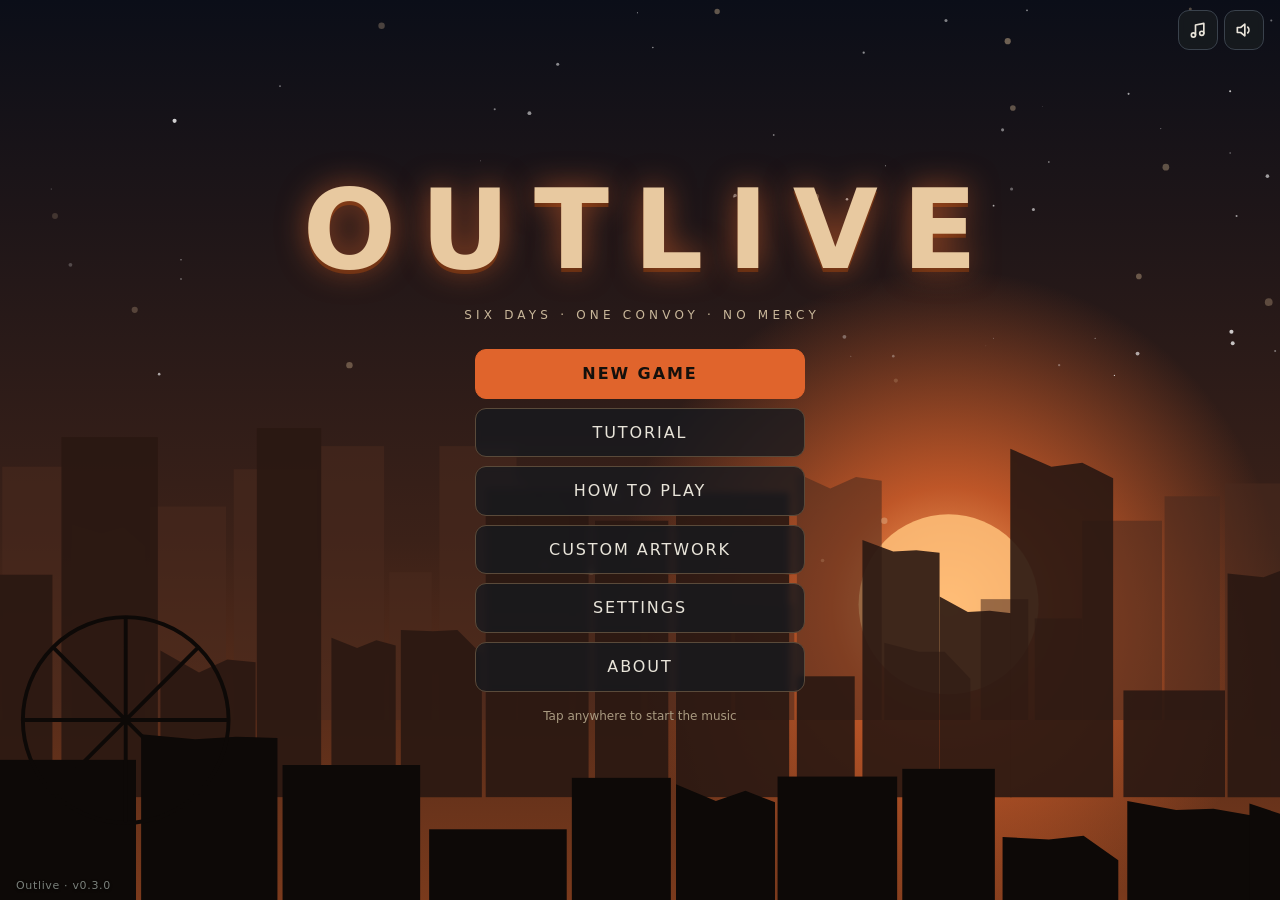
==== index.html @ 2f743da8 "Outlive digital prototype v0.3.0 Co-Authored-By: Claude Sonnet 5.5 <noreply@anthropic.com> Claude-Se" ====
<!doctype html>
<html lang="en">
<head>
<meta charset="utf-8">
<meta name="viewport" content="width=device-width,initial-scale=1,viewport-fit=cover">
<meta name="claude:viewport-fit-sides" content="cover">
<meta name="apple-mobile-web-app-capable" content="yes">
<title>Outlive</title>
<style>
:root{
  --bg:#0e1013;--panel:#171a1f;--panel2:#1e2329;--line:#2b323b;--text:#e8e4d9;--muted:#8d958f;
  --rust:#e0642c;--acid:#b9e04b;--warn:#ffb020;--danger:#ff5d4d;--ok:#5fd18a;
  color-scheme:dark;
}
*{box-sizing:border-box}
html,body{margin:0;background:var(--bg);color:var(--text);font:14px/1.35 system-ui,-apple-system,"Segoe UI",Roboto,sans-serif;-webkit-text-size-adjust:100%}
button{font:inherit;color:inherit;cursor:pointer}
button:disabled{opacity:.4;cursor:not-allowed}
b{font-weight:650}
small{font-size:.8em}
.muted{color:var(--muted)}.dim{opacity:.6}.small{font-size:.82em}
#app{display:grid;grid-template-columns:minmax(0,1.55fr) minmax(330px,1fr);grid-template-areas:"top top" "turn turn" "ev ev" "board side" "action side";gap:10px;padding:10px max(16px,env(safe-area-inset-right)) 34px max(16px,env(safe-area-inset-left));max-width:1500px;margin:0 auto;min-height:100vh}
#top{grid-area:top;display:flex;align-items:stretch;gap:12px;background:var(--panel);border:1px solid var(--line);border-radius:12px;padding:8px 150px 8px 12px;position:relative}
.brand{font-weight:800;letter-spacing:.22em;color:var(--rust);display:flex;flex-direction:column;justify-content:center;font-size:17px}
.brand small{letter-spacing:.1em;font-weight:500;color:var(--muted);font-size:9px;text-transform:uppercase}
.convoy{flex:1;display:grid;grid-template-columns:repeat(6,1fr);gap:6px;min-width:0}
.pip{border:1px solid var(--line);border-radius:8px;padding:3px 6px;background:var(--panel2);display:flex;flex-direction:column;min-width:0;line-height:1.15}
.pip .pd{font-size:9px;letter-spacing:.12em;color:var(--muted)}
.pip .pe{font-size:12px;font-weight:600;white-space:nowrap;overflow:hidden;text-overflow:ellipsis}
.pip .pr{font-size:10px;color:var(--warn)}
.pip.cur{border-color:var(--rust);box-shadow:0 0 0 1px var(--rust) inset}
.pip.past{opacity:.7}.pip.solved .pe{text-decoration:line-through;color:var(--ok)}
.tinfo{display:flex;flex-direction:column;justify-content:center;gap:4px;align-items:flex-end}
.pill{border-radius:99px;padding:2px 10px;font-size:11px;letter-spacing:.1em;text-transform:uppercase;background:var(--panel2);border:1px solid var(--line)}
.pill.day{background:#3a2d14;border-color:#6a4f1b;color:#ffd47a}
.pill.night{background:#1b2440;border-color:#334272;color:#a9bdff}
.pill.dawn{background:#3a2216;border-color:#6a3a22;color:#ffb28a}
.first{font-size:11px;color:var(--muted);display:flex;align-items:center;gap:5px;white-space:nowrap}
.dot{display:inline-block;width:10px;height:10px;border-radius:50%;margin-right:6px;vertical-align:-1px}
.dot.big{width:18px;height:18px;margin:0}
.first .dot{margin:0}
.tbtn{display:flex;flex-direction:column;gap:4px}
.ib{width:30px;height:26px;border-radius:7px;border:1px solid var(--line);background:var(--panel2)}
#events{grid-area:ev;display:flex;gap:8px;flex-wrap:wrap;align-items:center;min-height:34px}
.elabel{font-size:10px;letter-spacing:.14em;text-transform:uppercase;color:var(--warn)}
.evc{display:flex;flex-direction:column;align-items:flex-start;text-align:left;background:#2a1b17;border:1px solid #6a3326;border-radius:9px;padding:4px 9px;line-height:1.2}
.evc b{font-size:12px;color:#ffb09a}.evc span{font-size:11px;color:var(--muted)}
.evc.small{background:#1b2a1f;border-color:#2f5a3b}.evc.small b{color:#9fe6b4}
.cc{font-size:12px;background:#0006;border-radius:5px;padding:0 4px;white-space:nowrap}
#board{grid-area:board;position:relative;aspect-ratio:16/11;background:
  radial-gradient(circle at 50% 50%,#1d2318 0,#12150f 70%),var(--panel);border:1px solid var(--line);border-radius:14px;overflow:hidden}
#board::before{content:"";position:absolute;inset:0;background-image:linear-gradient(#ffffff08 1px,transparent 1px),linear-gradient(90deg,#ffffff08 1px,transparent 1px);background-size:5% 5%;pointer-events:none}
.node{position:absolute;transform:translate(-50%,-50%);width:21%;min-width:128px;background:#1a1f17ee;border:1px solid #3b4a30;border-radius:11px;padding:5px 7px 6px;cursor:default;transition:.15s;backdrop-filter:blur(2px)}
.node.base{border-color:#8a5a3a;background:#241a15ee}
.node.dam{border-color:#3a6a8a;background:#14202aee}
.node.city{border-color:#7a6a3a;background:#231f12ee}
.node.cargo{border-color:#7a4a6a;background:#241520ee}
.nh{font-size:11px;font-weight:700;letter-spacing:.06em;text-transform:uppercase;color:#cfd8c0;margin-bottom:2px}
.pool{font-size:15px;display:flex;align-items:center;gap:5px}.pool small{color:var(--muted);font-size:10px}
.game{font-size:11px;color:#c9c3a8}
.eqs{display:flex;flex-wrap:wrap;gap:3px;margin-top:2px}
.spots{display:grid;grid-template-columns:1fr 1fr;gap:2px;margin-top:2px}
.spot{font-size:10.5px;background:#0005;border-radius:5px;padding:1px 4px;display:flex;align-items:center;gap:2px;white-space:nowrap}
.spot b{color:var(--warn);margin-right:2px}.spot.hook{opacity:.65;border:1px dashed #7a4a6a}
.spot i{width:9px;height:9px;border-radius:50%;display:inline-block;margin-left:2px}
.hrow{display:flex;gap:4px;flex-wrap:wrap;margin-top:4px;min-height:24px}
.hero{width:24px;height:24px;border-radius:50%;border:2px solid var(--c);background:transparent;color:var(--c);font-weight:800;font-size:12px;padding:0;display:grid;place-items:center;cursor:default}
.hero.act{background:var(--c);color:#111;box-shadow:0 0 0 2px #0008,0 0 10px var(--c)}
.hero.turn{animation:pulse 1s infinite}
.hero.pick{cursor:pointer;animation:pulse 1s infinite}
.hero.sel{transform:scale(1.25);box-shadow:0 0 0 3px #fff}
@keyframes pulse{50%{box-shadow:0 0 0 5px #fff3}}
.node.dest{border-color:var(--acid);box-shadow:0 0 0 2px var(--acid),0 0 18px #b9e04b55;cursor:pointer;z-index:3}
.node.dim{opacity:.45}.node.here{border-color:#fff;box-shadow:0 0 0 2px #fff6}
.exo{font-size:9px;color:var(--warn);letter-spacing:.1em;text-transform:uppercase}
.eq{display:inline-flex;align-items:center;gap:3px;border:1px solid #4a4a3a;background:#2a2a20;border-radius:6px;padding:1px 6px;font-size:11px;white-space:nowrap}
.eq .sym{font-size:11px}
.eq.broken{border-style:dashed;opacity:.8}.eq.ready{border-color:#4a7a4a;background:#1e2f1e}.eq.used{opacity:.45}
#action{grid-area:action;background:var(--panel);border:1px solid var(--line);border-radius:12px;padding:10px;min-height:86px}
.ahead{margin-bottom:6px}.ap{color:var(--acid);font-weight:700}
.acts{display:grid;grid-template-columns:repeat(auto-fill,minmax(210px,1fr));gap:7px}
.act{background:var(--panel2);border:1px solid var(--line);border-radius:10px;padding:8px 10px;text-align:left;display:flex;flex-direction:column;gap:2px;min-height:48px}
.act:hover{border-color:var(--acid)}.act.end{border-style:dashed;color:var(--muted)}
.act small{color:var(--muted)}
.ticker .tick{color:var(--muted);font-size:13px;padding:1px 0}.tick.good{color:#9fe6b4}.tick.bad{color:#ffb09a}.tick.event{color:#ffd47a}.tick.phase{color:#fff;font-weight:600}
#side{grid-area:side;display:flex;flex-direction:column;gap:8px;min-width:0}
#tabs{display:flex;gap:5px;flex-wrap:wrap}
.tab{display:flex;align-items:center;background:var(--panel2);border:1px solid var(--line);border-radius:9px;padding:5px 9px;gap:2px}
.tab.on{border-color:var(--c);box-shadow:0 0 0 1px var(--c) inset}.tab small{margin-left:6px;color:var(--muted)}
#shelter{background:var(--panel);border:1px solid var(--line);border-radius:12px;padding:10px;display:flex;flex-direction:column;gap:9px}
.shead{display:flex;align-items:center;gap:9px}.shead .sub{font-size:11px;color:var(--muted)}.shead .sp{margin-left:auto;font-size:24px;font-weight:800;color:var(--acid);text-align:right;line-height:1}.shead .sp small{display:block;font-size:9px;color:var(--muted);letter-spacing:.1em}
.res{display:flex;flex-wrap:wrap;gap:5px}
.rc{display:inline-flex;align-items:center;gap:3px;background:var(--panel2);border:1px solid var(--line);border-radius:8px;padding:2px 7px}
.gauge{display:flex;border-radius:7px;overflow:hidden;border:1px solid var(--line)}
.g{flex:1;font-style:normal;font-size:9px;text-align:center;padding:3px 0;color:#0009}
.g.pos{background:#4aa86a}.g.zero{background:#9aa84a}.g.neg{background:#a8603a}
.g.neg:nth-child(n+11){background:#a83a3a}.g.on{background:#fff;color:#000;font-weight:800}
.airlock{background:var(--panel2);border:1px solid var(--line);border-radius:10px;padding:6px 9px}
.al{font-size:10px;letter-spacing:.14em;text-transform:uppercase;color:var(--muted);margin-bottom:3px}.al small{letter-spacing:0;text-transform:none;margin-left:6px}
.arow{display:flex;align-items:center;gap:5px;margin:2px 0}.arow small{margin-left:auto;color:#7fc3ff}
.sv{width:13px;height:13px;border-radius:50%;border:1.5px solid #556;display:inline-block;background:transparent}
.sv.f{background:var(--c);border-color:var(--c)}
.rooms{display:grid;grid-template-columns:repeat(auto-fill,minmax(150px,1fr));gap:7px}
.room{background:var(--panel2);border:1px solid var(--line);border-radius:10px;padding:6px 8px;display:flex;flex-direction:column;gap:3px}
.room.unbuilt{opacity:.55;border-style:dashed}.room.active{border-color:var(--acid);box-shadow:0 0 0 1px #b9e04b55 inset}.room.used{opacity:.75}
.rh{display:flex;justify-content:space-between;gap:4px}.rh b{font-size:12.5px}.up{font-size:11px;color:var(--muted);white-space:nowrap}
.rw{font-size:9.5px;letter-spacing:.1em;text-transform:uppercase;color:var(--warn)}
.slots{display:flex;gap:3px;flex-wrap:wrap}
.rt{font-size:11px;color:#b8bdb4;line-height:1.25}
.ctl{display:flex;gap:4px;flex-wrap:wrap;margin-top:2px}
.mini{background:#0004;border:1px solid var(--line);border-radius:7px;padding:3px 8px;font-size:11.5px;white-space:nowrap}
.mini.go{border-color:var(--acid);color:var(--acid)}
.eqwrap{background:var(--panel2);border:1px solid var(--line);border-radius:10px;padding:6px 9px}
.eqline{display:flex;flex-wrap:wrap;gap:6px;margin-top:3px}.eqb{display:flex;flex-direction:column;gap:3px;align-items:flex-start}
.recruit{background:#1c2a1f;border:1px solid #2f5a3b;border-radius:10px;padding:7px 9px}
.stepper{display:flex;align-items:center;gap:7px;margin-top:4px}
.stepper button{width:32px;height:30px;border-radius:8px;border:1px solid var(--line);background:var(--panel2);font-size:16px}
.stepper button.mini{width:auto;font-size:12px;height:auto}
.stepper span{min-width:22px;text-align:center;font-weight:700}
.stepper em{font-style:normal;flex:1}
.stepper.big{justify-content:center;font-size:24px;margin:10px 0}.stepper.big button{width:46px;height:42px}
#logwrap{background:var(--panel);border:1px solid var(--line);border-radius:12px;padding:6px 10px}
#logwrap summary{cursor:pointer;font-size:11px;letter-spacing:.12em;text-transform:uppercase;color:var(--muted)}
#log{max-height:200px;overflow:auto;margin-top:6px}
.ll{font-size:12px;color:#b6bbb2;padding:1px 0}.ll.good{color:#9fe6b4}.ll.bad{color:#ffb09a}.ll.event{color:#ffd47a}.ll.phase{color:#fff;font-weight:600;border-top:1px solid var(--line);margin-top:4px;padding-top:3px}
/* modal */
#modal{position:fixed;inset:0;background:#000b;display:none;align-items:center;justify-content:center;z-index:50;padding:12px}
#modal.on{display:flex}
.mbox{background:var(--panel);border:1px solid #3a424c;border-radius:16px;padding:18px;max-width:520px;width:100%;max-height:92vh;overflow:auto;box-shadow:0 20px 60px #000a}
.mbox.wide{max-width:680px}
.mbox h2{margin:0 0 6px;font-size:20px;letter-spacing:.04em}
.mtext{color:#c4c8c0;margin:6px 0 12px;line-height:1.45}
.btn{display:flex;flex-direction:column;align-items:center;gap:2px;width:100%;background:var(--panel2);border:1px solid var(--line);border-radius:11px;padding:10px 14px;margin-top:8px}
.btn.pri{background:var(--rust);border-color:var(--rust);color:#111;font-weight:700}
.btn.opt{align-items:flex-start;text-align:left}.btn.opt.on{border-color:var(--acid);background:#222d1c}
.btn .bs{font-size:11.5px;color:var(--muted);font-weight:400;line-height:1.3}
.olist{display:flex;flex-direction:column}
.mrow{display:flex;gap:8px}.mrow .btn{flex:1}
.seg{display:flex;align-items:center;gap:6px;margin:10px 0}.seg span{margin-right:auto;color:var(--muted)}
.seg button{width:44px;height:34px;border-radius:8px;border:1px solid var(--line);background:var(--panel2)}.seg button.on{background:var(--rust);color:#111;border-color:var(--rust);font-weight:700}
.seat{display:flex;align-items:center;gap:8px;margin:6px 0}
.seat input{flex:1;background:var(--panel2);border:1px solid var(--line);border-radius:8px;padding:8px 10px;color:var(--text);font:inherit;min-width:0}
.tg{width:76px;height:36px;border-radius:8px;border:1px solid var(--line);background:var(--panel2)}.tg.on{border-color:var(--acid);color:var(--acid)}
.pile{display:flex;flex-wrap:wrap;gap:5px;margin:8px 0}.pile span{background:var(--panel2);border:1px solid var(--line);border-radius:7px;padding:3px 8px}
table.score{width:100%;border-collapse:collapse;margin:8px 0}table.score td,table.score th{padding:6px 5px;text-align:center;border-bottom:1px solid var(--line)}
table.score td:first-child,table.score th:first-child{text-align:left}table.score tr.win td{color:var(--acid)}
table.score small{color:var(--muted);margin-left:2px}
#app:not(.live) #top,#app:not(.live) #events,#app:not(.live) #board,#app:not(.live) #side,#app:not(.live) #action{visibility:hidden}
@media (max-width:900px){
  #app{grid-template-columns:minmax(0,1fr);grid-template-areas:"top" "turn" "ev" "board" "action" "side";padding:8px max(16px,env(safe-area-inset-right)) 34px max(16px,env(safe-area-inset-left));gap:8px}
  #top{flex-wrap:wrap}.brand{font-size:14px}.convoy{order:3;flex-basis:100%}
  #board{aspect-ratio:4/4.6}
  .node{width:30%;min-width:0;padding:4px 5px}.nh{font-size:9.5px}.pool{font-size:13px}.game{font-size:10px}
  .hero{width:21px;height:21px;font-size:11px}
  .spots{grid-template-columns:1fr}.spot{font-size:9.5px}
  .eq{font-size:10px;padding:0 4px}
  .rooms{grid-template-columns:1fr 1fr}
}
/* ===== v0.2 additions ===== */
#bsvg{position:absolute;inset:0;width:100%;height:100%;pointer-events:none}
#board{background:#14190f;transition:filter 1.2s}
#board .arrow{fill:none;stroke:#c9e86a;stroke-width:3;stroke-linecap:round;stroke-dasharray:7 9;animation:flow 1.1s linear infinite;opacity:.9;filter:drop-shadow(0 0 3px #b9e04b88)}
#board .arrowhead{fill:#c9e86a;filter:drop-shadow(0 0 3px #b9e04b88)}
@keyframes flow{to{stroke-dashoffset:-16}}
.node{overflow:hidden;z-index:2}
.node>*{position:relative;z-index:1}
.node .art{position:absolute!important;inset:0;width:100%;height:100%;z-index:0!important;opacity:.28;pointer-events:none;color:#9ab07a}
.node.base .art{color:#c9855a}.node.dam .art{color:#6aa8cf}.node.city .art{color:#c7b36a}.node.cargo .art{color:#c46aa5}
.node.flash{animation:nflash .9s}
@keyframes nflash{0%{box-shadow:0 0 0 0 #fff}30%{box-shadow:0 0 0 4px #fff8,0 0 26px #fff6}100%{box-shadow:0 0 0 0 #fff0}}
.node.shake{animation:shake .6s}
@keyframes shake{20%{transform:translate(calc(-50% - 6px),-50%)}40%{transform:translate(calc(-50% + 6px),-50%)}60%{transform:translate(calc(-50% - 4px),-50%)}80%{transform:translate(calc(-50% + 4px),-50%)}}
.node.shake{border-color:var(--danger)!important;box-shadow:0 0 22px #ff5d4d99}
.hub{position:absolute;left:50%;top:44%;transform:translate(-50%,-50%);text-align:center;pointer-events:none;z-index:1;width:21%;min-width:96px}
.hub .hd{font-size:11px;letter-spacing:.3em;color:#cfe;opacity:.8}
.hub .hn{font-size:clamp(34px,6vw,64px);font-weight:800;line-height:1;color:#e8f3d0;text-shadow:0 0 18px #0009}
.hub .hp{font-size:clamp(22px,3vw,30px);margin:2px 0}
.hub .hr{font-size:11px;color:var(--warn);background:#0007;border-radius:99px;padding:1px 9px;display:inline-block}
.hero{transition:transform .15s,box-shadow .15s}
.hero.turn{animation:pulse 1s infinite}
.hero.ghost{position:fixed;z-index:80;margin:0;pointer-events:none;box-shadow:0 0 0 3px #fff8,0 0 22px var(--c)}
@keyframes heroin{from{transform:scale(.3);opacity:0}to{transform:none;opacity:1}}
.hero.arrived{animation:heroin .35s}
/* night tint */
#app.night #board{filter:saturate(.7) brightness(.78) hue-rotate(10deg)}
#sky{position:fixed;inset:0;pointer-events:none;z-index:5;opacity:0;transition:opacity 1.6s;background:radial-gradient(ellipse at 50% 40%,#0000 45%,#04061a88 110%)}
#sky.on{opacity:1}
/* turn bar */
#turnbar{grid-area:turn;display:flex;align-items:center;gap:12px;flex-wrap:wrap;background:var(--panel);border:1px solid var(--line);border-left:5px solid var(--c,#555);border-radius:12px;padding:8px 12px;min-height:50px;transition:border-color .3s,background .3s}
#turnbar.you{background:linear-gradient(90deg,#26331a,var(--panel) 70%);border-color:var(--acid);border-left-color:var(--c)}
#turnbar.ai{background:linear-gradient(90deg,#2a2218,var(--panel) 70%)}
#turnbar .who{display:flex;flex-direction:column;min-width:150px;flex:1 1 220px;line-height:1.25}
#turnbar .who b{font-size:15px;letter-spacing:.04em}
#turnbar .who b.y{color:var(--acid)}
#turnbar .cap{font-size:12.5px;color:#d6c9a8;min-height:16px}
#turnbar .spin{display:inline-block;width:12px;height:12px;border:2px solid #ffffff44;border-top-color:var(--warn);border-radius:50%;animation:spin .8s linear infinite;margin-right:7px;vertical-align:-1px}
@keyframes spin{to{transform:rotate(360deg)}}
#turnbar .order{display:flex;gap:5px;flex-wrap:wrap}
.pc{display:inline-flex;align-items:center;gap:4px;border:1px solid var(--line);border-radius:99px;padding:2px 9px;font-size:11.5px;color:var(--muted);background:var(--panel2)}
.pc .dot{margin:0;width:9px;height:9px}.pc em{font-style:normal;font-size:9px;border:1px solid #666;border-radius:4px;padding:0 3px}
.pc.cur{color:#fff;border-color:var(--c);box-shadow:0 0 0 1px var(--c) inset,0 0 12px color-mix(in srgb,var(--c) 45%,transparent)}
.endturn{background:var(--acid);color:#17200a;border:0;border-radius:10px;padding:10px 18px;font-weight:800;letter-spacing:.04em;animation:pulseb 1.6s infinite}
.endturn:disabled{animation:none;background:var(--panel2);color:var(--muted)}
@keyframes pulseb{50%{box-shadow:0 0 0 6px #b9e04b33}}
/* floating pops */
#fxlayer{position:fixed;inset:0;pointer-events:none;z-index:70;overflow:hidden}
.pop{position:fixed;transform:translate(-50%,0);font-weight:800;font-size:18px;white-space:nowrap;padding:2px 10px;border-radius:99px;background:#000c;border:1.5px solid #fff5;color:#fff;text-shadow:0 1px 2px #000;animation:rise 1.9s ease-out forwards}
.pop.gain,.pop.hunt{color:#c9ff7a;border-color:#8fd04a}.pop.good,.pop.surv,.pop.build,.pop.feed{color:#9fe6b4;border-color:#5fd18a}
.pop.loss,.pop.hit,.pop.rad,.pop[class*="surv-"]{color:#ffb09a;border-color:#ff5d4d}
.pop.big{font-size:22px}
@keyframes rise{0%{opacity:0;transform:translate(-50%,10px) scale(.6)}12%{opacity:1;transform:translate(-50%,0) scale(1.15)}22%{transform:translate(-50%,-4px) scale(1)}80%{opacity:1}100%{opacity:0;transform:translate(-50%,-62px) scale(1)}}
/* banner */
#banner{position:fixed;left:0;right:0;top:34%;z-index:75;text-align:center;pointer-events:none;opacity:0;transform:scaleY(.4)}
#banner.on{animation:bann 2.4s ease-in-out forwards}
@keyframes bann{0%{opacity:0;transform:scaleY(.2)}12%{opacity:1;transform:scaleY(1)}85%{opacity:1;transform:scaleY(1)}100%{opacity:0;transform:scaleY(.2)}}
#banner .bb{display:inline-block;min-width:min(520px,92vw);padding:16px 24px 14px;background:linear-gradient(90deg,#0000,#000d 15%,#000d 85%,#0000);}
#banner h1{margin:0;font-size:clamp(30px,6vw,54px);letter-spacing:.3em;text-transform:uppercase;color:var(--rust);text-shadow:0 0 24px #e0642c88;padding-left:.3em}
#banner.night h1{color:#9db4ff;text-shadow:0 0 24px #4a6aff88}
#banner p{margin:4px 0 0;color:#d9d3c0;font-size:13px;letter-spacing:.08em}
/* quick icons / pause */
#cluster{position:fixed;top:max(10px,env(safe-area-inset-top));right:max(16px,env(safe-area-inset-right));z-index:60;display:none;gap:6px}
#cluster.on{display:flex}
.ibtn{width:40px;height:40px;border-radius:11px;border:1px solid #3a424c;background:#171a1fee;display:grid;place-items:center;backdrop-filter:blur(3px)}
.ibtn:hover{border-color:var(--rust)}
.ibtn svg{width:20px;height:20px;stroke:currentColor;fill:none;stroke-width:2;stroke-linecap:round;stroke-linejoin:round}
.ibtn.off{color:#7a7f78}.ibtn.off .x{display:block}.ibtn .x{display:none}
#ver{position:fixed;left:max(16px,env(safe-area-inset-left));bottom:max(6px,env(safe-area-inset-bottom));font-size:11px;color:#8d958f;opacity:.85;z-index:90;pointer-events:none;letter-spacing:.06em;text-shadow:0 1px 3px #000}
/* settings widgets */
.setrow{display:flex;align-items:center;gap:10px;margin:9px 0;flex-wrap:wrap}
.setrow>span{flex:1 1 120px}
.sw{width:48px;height:26px;border-radius:99px;border:1px solid var(--line);background:var(--panel2);position:relative;padding:0}
.sw::after{content:"";position:absolute;top:3px;left:3px;width:18px;height:18px;border-radius:50%;background:#777;transition:.2s}
.sw.on{background:#2c3f1a;border-color:var(--acid)}.sw.on::after{left:25px;background:var(--acid)}
input[type=range]{accent-color:var(--rust);width:140px;max-width:40vw}
.segb{display:flex;gap:4px}.segb button{border:1px solid var(--line);background:var(--panel2);border-radius:8px;padding:6px 10px;font-size:12.5px}.segb button.on{background:var(--rust);color:#111;border-color:var(--rust);font-weight:700}
/* main menu */
#menu{position:fixed;inset:0;z-index:40;display:none;overflow:hidden;background:linear-gradient(#0a0d14,#1d1612 62%,#2a1b10)}
#menu.on{display:block}
#menu svg.scene{position:absolute;inset:0;width:100%;height:100%}
#menu .mc{position:absolute;left:0;right:0;top:0;bottom:0;display:flex;flex-direction:column;align-items:center;justify-content:center;padding:20px max(16px,env(safe-area-inset-right)) 40px max(16px,env(safe-area-inset-left));overflow:auto}
#menu h1{margin:0;font-size:clamp(46px,11vw,110px);letter-spacing:.22em;padding-left:.22em;color:#e8c9a0;text-shadow:0 0 30px #e0642c99,0 4px 0 #5a2a10;font-weight:900;animation:flick 6s infinite}
@keyframes flick{0%,92%,100%{opacity:1}93%{opacity:.7}94%{opacity:1}96%{opacity:.8}}
#menu .tag{color:#c9b79a;letter-spacing:.35em;text-transform:uppercase;font-size:12px;margin:2px 0 26px;padding-left:.35em;text-align:center}
#menu .mbtns{display:flex;flex-direction:column;gap:9px;width:min(330px,100%)}
#menu .mbtns button{background:#171a1fcc;border:1px solid #5a4a3a;border-radius:11px;padding:13px 16px;font-size:16px;letter-spacing:.12em;text-transform:uppercase;transition:.15s;backdrop-filter:blur(3px)}
#menu .mbtns button:hover{background:var(--rust);color:#14100c;border-color:var(--rust);transform:translateX(4px)}
#menu .mbtns button.pri{background:var(--rust);color:#14100c;font-weight:800;border-color:var(--rust)}
#menu .hint{margin-top:16px;color:#a99a80;font-size:12px;min-height:16px}
.dust{animation:drift linear infinite}
@keyframes drift{from{transform:translate(0,0)}to{transform:translate(-120px,40px)}}
/* pause */
#pausem{position:fixed;inset:0;z-index:95;background:#000c;display:none;align-items:center;justify-content:center;padding:12px}
#pausem.on{display:flex}
/* coach */
#coach{position:fixed;left:50%;transform:translateX(-50%);bottom:max(30px,env(safe-area-inset-bottom));z-index:48;width:min(560px,calc(100vw - 32px));background:#1e2a14f2;border:1.5px solid var(--acid);border-radius:14px;padding:12px 14px;box-shadow:0 10px 40px #000a;display:none;animation:coachin .4s}
#coach.on{display:block}
@keyframes coachin{from{opacity:0;transform:translate(-50%,20px)}}
#coach .ct{font-size:11px;letter-spacing:.16em;text-transform:uppercase;color:var(--acid);margin-bottom:3px}
#coach .cb{font-size:14px;line-height:1.45;color:#e6ecd6}
#coach .cr{display:flex;justify-content:flex-end;gap:8px;margin-top:8px}
#coach button{border:1px solid var(--acid);background:transparent;color:var(--acid);border-radius:8px;padding:5px 12px}
/* tutorial slides */
.slide{text-align:center}
.slide .viz{display:flex;justify-content:center;align-items:center;gap:8px;flex-wrap:wrap;margin:10px 0 12px;font-size:30px;min-height:90px}
.slide .viz svg{max-width:100%;height:auto}
.dots{display:flex;justify-content:center;gap:6px;margin:6px 0}.dots i{width:8px;height:8px;border-radius:50%;background:#444}.dots i.on{background:var(--rust)}
.chg{animation:chg .9s}
@keyframes chg{0%{background:#b9e04b;color:#000}100%{background:var(--panel2)}}
.aiplay .hero.turn{box-shadow:0 0 0 4px #fff7,0 0 16px var(--c)}
@media (max-width:900px){
  #top{padding-right:130px}
  .hub{width:24%}
  #banner{top:26%}
  #turnbar .order{display:none}
}
@media (prefers-reduced-motion:reduce){#board .arrow{animation:none}}
#app{grid-template-rows:auto auto auto auto 1fr}
#action{align-self:start}
@media (max-width:900px){#app{grid-template-rows:none}}
.hrow .hero{flex:0 0 auto;align-self:flex-start;aspect-ratio:1}

/* custom art */
#board.map{background-size:100% 100%;background-position:center}
#board.map .node{background:#0b0f08b8!important;backdrop-filter:blur(1px)}
#board.map .arrow{stroke:#d7f07a;stroke-width:3.5}
.por{width:44px;height:56px;object-fit:cover;border-radius:8px;border:1px solid #5a4a3a;flex:none;margin-right:8px}
.por.sm{width:30px;height:38px;margin:0 8px 0 0}
.por.map{width:70px;height:56px}
.por.ph{display:inline-grid;place-items:center;background:#222;color:#777}
.btn.opt.haspor .bl{display:flex;align-items:center;text-align:left}
.shead .por.sm{margin-right:0}
.artrow{display:flex;align-items:center;gap:6px;margin:6px 0}
.al2{flex:1;display:flex;align-items:center;min-width:0}
.al2 input{flex:1;min-width:0;background:var(--panel2);border:1px solid var(--line);border-radius:8px;padding:6px 8px;color:var(--text);font:inherit}
#board.map .node.dim{opacity:.75}

</style>
</head>
<body>
<div id="sky"></div>
<div id="app">
  <header id="top"></header>
  <div id="turnbar"></div>
  <div id="events"></div>
  <main id="board"></main>
  <section id="action"></section>
  <aside id="side">
    <div id="tabs"></div>
    <div id="shelter"></div>
    <details id="logwrap"><summary>Game log</summary><div id="log"></div></details>
  </aside>
</div>
<div id="menu"></div>
<div id="cluster"></div>
<div id="fxlayer"></div>
<div id="banner"></div>
<div id="coach"></div>
<div id="modal"></div>
<div id="pausem"></div>
<div id="ver"></div>
<script>
/* =====================================================================
   OUTLIVE — procedural audio (Web Audio). No samples: music and effects
   are synthesised at runtime, so there is nothing to download.
   ===================================================================== */
const Sound=(function(){
  const S={music:true,sfx:true,mv:.55,sv:.8};
  try{const v=JSON.parse(localStorage.getItem('outlive.audio')||'null');if(v)Object.assign(S,v)}catch(e){}
  const save=()=>{try{localStorage.setItem('outlive.audio',JSON.stringify(S))}catch(e){}};
  let ctx=null,master,musicBus,sfxBus,reverb,wet,noiseBuf,droneO=[],droneF,windF,windG,delay,mood='menu',timer=null,started=false;
  let nextPad=0,nextNote=0,nextClang=0,nextBeat=0,rootNow=55;
  const rnd=(a,b)=>a+Math.random()*(b-a);
  const pick=a=>a[Math.floor(Math.random()*a.length)];
  const hz=(f0,st)=>f0*Math.pow(2,st/12);

  function impulse(sec,decay){
    const rate=ctx.sampleRate,len=rate*sec,b=ctx.createBuffer(2,len,rate);
    for(let c=0;c<2;c++){const d=b.getChannelData(c);for(let i=0;i<len;i++)d[i]=(Math.random()*2-1)*Math.pow(1-i/len,decay)}
    return b;
  }
  function init(){
    if(ctx)return true;
    const AC=window.AudioContext||window.webkitAudioContext;if(!AC)return false;
    try{ctx=new AC()}catch(e){return false}
    master=ctx.createGain();master.gain.value=.9;master.connect(ctx.destination);
    musicBus=ctx.createGain();musicBus.gain.value=S.music?S.mv:0;
    sfxBus=ctx.createGain();sfxBus.gain.value=S.sfx?S.sv:0;
    reverb=ctx.createConvolver();reverb.buffer=impulse(3.4,2.6);
    wet=ctx.createGain();wet.gain.value=.55;
    musicBus.connect(master);musicBus.connect(reverb);reverb.connect(wet);wet.connect(master);
    sfxBus.connect(master);
    const nb=ctx.createBuffer(1,ctx.sampleRate*2,ctx.sampleRate),d=nb.getChannelData(0);
    for(let i=0;i<d.length;i++)d[i]=Math.random()*2-1;noiseBuf=nb;
    // echo for lonely notes
    delay=ctx.createDelay(1.5);delay.delayTime.value=.46;
    const fb=ctx.createGain();fb.gain.value=.42;const dl=ctx.createBiquadFilter();dl.type='lowpass';dl.frequency.value=1700;
    delay.connect(dl);dl.connect(fb);fb.connect(delay);dl.connect(musicBus);
    buildDrone();
    return true;
  }
  function buildDrone(){
    const g=ctx.createGain();g.gain.value=.22;
    droneF=ctx.createBiquadFilter();droneF.type='lowpass';droneF.frequency.value=190;droneF.Q.value=2;
    [['sawtooth',1,-7],['sawtooth',1,6],['sine',.5,0],['triangle',2,0]].forEach(([t,m,det])=>{
      const o=ctx.createOscillator();o.type=t;o.frequency.value=55*m;o.detune.value=det;
      const og=ctx.createGain();og.gain.value=t==='sine'?.9:.35;o.connect(og);og.connect(droneF);o.start();droneO.push({o,m});
    });
    droneF.connect(g);g.connect(musicBus);
    const lfo=ctx.createOscillator(),lg=ctx.createGain();lfo.frequency.value=.045;lg.gain.value=70;lfo.connect(lg);lg.connect(droneF.frequency);lfo.start();
    // wind
    const ns=ctx.createBufferSource();ns.buffer=noiseBuf;ns.loop=true;
    windF=ctx.createBiquadFilter();windF.type='bandpass';windF.frequency.value=620;windF.Q.value=.9;
    windG=ctx.createGain();windG.gain.value=.05;
    const l2=ctx.createOscillator(),l2g=ctx.createGain();l2.frequency.value=.07;l2g.gain.value=260;l2.connect(l2g);l2g.connect(windF.frequency);l2.start();
    const l3=ctx.createOscillator(),l3g=ctx.createGain();l3.frequency.value=.11;l3g.gain.value=.03;l3.connect(l3g);l3g.connect(windG.gain);l3.start();
    ns.connect(windF);windF.connect(windG);windG.connect(musicBus);ns.start();
  }
  const MOODS={
    menu:{root:55,pads:[[0,7,12,15],[-4,3,8,12],[-7,0,5,10]],scale:[0,3,5,7,10,12,15,17],noteGap:[3,6],wind:.05,beat:false,cut:190},
    day:{root:55,pads:[[0,7,12,15],[-4,3,8,12],[-2,5,10,14],[-7,0,5,9]],scale:[0,3,5,7,10,12,15],noteGap:[2.6,5.5],wind:.06,beat:false,cut:230},
    night:{root:49,pads:[[0,7,13,15],[-4,3,8,13],[0,5,10,13]],scale:[0,1,5,7,8,12,13],noteGap:[4,8],wind:.035,beat:true,cut:150},
    tense:{root:51.9,pads:[[0,6,12,13],[1,7,12,18]],scale:[0,1,6,7,13],noteGap:[3,6],wind:.07,beat:true,cut:260}
  };
  function pad(t){
    const M=MOODS[mood],ch=pick(M.pads),f0=hz(110,0)*(M.root/55);
    ch.forEach((st,i)=>{
      const o=ctx.createOscillator(),g=ctx.createGain(),f=ctx.createBiquadFilter();
      o.type=i%2?'triangle':'sawtooth';o.frequency.value=hz(f0,st);o.detune.value=rnd(-9,9);
      f.type='lowpass';f.frequency.value=M.cut*3.2;
      g.gain.setValueAtTime(0,t);g.gain.linearRampToValueAtTime(.05,t+3.2);g.gain.linearRampToValueAtTime(.035,t+6);g.gain.exponentialRampToValueAtTime(.0001,t+10.5);
      o.connect(f);f.connect(g);g.connect(musicBus);o.start(t);o.stop(t+11);
    });
  }
  function note(t){
    const M=MOODS[mood],st=pick(M.scale)+(Math.random()<.25?12:0),f=hz(220*(M.root/55),st);
    const o=ctx.createOscillator(),o2=ctx.createOscillator(),g=ctx.createGain();
    o.type='triangle';o2.type='sine';o.frequency.value=f;o2.frequency.value=f*2.003;
    g.gain.setValueAtTime(0,t);g.gain.linearRampToValueAtTime(.09,t+.012);g.gain.exponentialRampToValueAtTime(.0001,t+3);
    o.connect(g);o2.connect(g);g.connect(musicBus);g.connect(delay);o.start(t);o2.start(t);o.stop(t+3.1);o2.stop(t+3.1);
  }
  function clang(t){
    const base=rnd(170,320);
    [1,2.76,5.4,8.93].forEach((r,i)=>{
      const o=ctx.createOscillator(),g=ctx.createGain();o.type='sine';o.frequency.value=base*r;
      g.gain.setValueAtTime(0,t);g.gain.linearRampToValueAtTime(.05/(i+1),t+.004);g.gain.exponentialRampToValueAtTime(.0001,t+2.2/(1+i*.4));
      o.connect(g);g.connect(musicBus);g.connect(delay);o.start(t);o.stop(t+2.4);
    });
  }
  function beat(t){
    const o=ctx.createOscillator(),g=ctx.createGain();o.type='sine';o.frequency.setValueAtTime(62,t);o.frequency.exponentialRampToValueAtTime(34,t+.3);
    g.gain.setValueAtTime(0,t);g.gain.linearRampToValueAtTime(.2,t+.01);g.gain.exponentialRampToValueAtTime(.0001,t+.4);
    o.connect(g);g.connect(musicBus);o.start(t);o.stop(t+.45);
  }
  function tick(){
    if(!ctx||!S.music)return;
    const t=ctx.currentTime,M=MOODS[mood];
    if(t>=nextPad){pad(t+.05);nextPad=t+rnd(7,10)}
    if(t>=nextNote){note(t+.05);nextNote=t+rnd(M.noteGap[0],M.noteGap[1])}
    if(t>=nextClang){clang(t+.05);nextClang=t+rnd(16,32)}
    if(M.beat&&t>=nextBeat){beat(t+.05);setTimeout(()=>{if(ctx&&S.music)beat(ctx.currentTime+.02)},330);nextBeat=t+rnd(2.2,3.2)}
  }
  function applyMood(){
    if(!ctx)return;
    const M=MOODS[mood],t=ctx.currentTime;
    droneO.forEach(d=>d.o.frequency.setTargetAtTime(M.root*d.m,t,2.5));
    droneF.frequency.setTargetAtTime(M.cut,t,2);
    windG.gain.setTargetAtTime(M.wind,t,2);
  }
  function startTimer(){if(timer)return;timer=setInterval(tick,600);tick()}
  function stopTimer(){if(timer){clearInterval(timer);timer=null}}

  /* ---- effects ---- */
  function env(g,t,a,d,peak){g.gain.setValueAtTime(0.0001,t);g.gain.linearRampToValueAtTime(peak,t+a);g.gain.exponentialRampToValueAtTime(.0001,t+a+d)}
  function tone(type,f,t,a,d,peak,f2){
    const o=ctx.createOscillator(),g=ctx.createGain();o.type=type;o.frequency.setValueAtTime(f,t);
    if(f2)o.frequency.exponentialRampToValueAtTime(f2,t+a+d);
    env(g,t,a,d,peak);o.connect(g);g.connect(sfxBus);o.start(t);o.stop(t+a+d+.05);
  }
  function nz(t,d,peak,type,f,q,f2){
    const s=ctx.createBufferSource();s.buffer=noiseBuf;
    const fl=ctx.createBiquadFilter();fl.type=type;fl.frequency.setValueAtTime(f,t);if(f2)fl.frequency.exponentialRampToValueAtTime(f2,t+d);fl.Q.value=q||1;
    const g=ctx.createGain();env(g,t,.004,d,peak);s.connect(fl);fl.connect(g);g.connect(sfxBus);s.start(t,Math.random()*1.5);s.stop(t+d+.05);
  }
  const FX={
    click(t){tone('square',920,t,.001,.045,.07)},
    select(t){tone('triangle',540,t,.002,.08,.1);tone('triangle',810,t+.05,.002,.08,.08)},
    move(t){nz(t,.4,.16,'bandpass',260,1.2,1300);[0,.13,.26].forEach(d=>nz(t+d,.07,.12,'lowpass',520))},
    gain(t){[0,.07,.14].forEach((d,i)=>tone('sine',1250+i*230,t+d,.002,.2,.11))},
    hunt(t){tone('sine',140,t,.002,.28,.4,38);nz(t,.22,.25,'lowpass',900);tone('sawtooth',90,t+.12,.01,.3,.05,60)},
    hit(t){nz(t,.16,.4,'lowpass',1500);tone('sine',115,t,.002,.26,.45,44);tone('sawtooth',200,t+.02,.002,.2,.08,110)},
    loss(t){tone('sawtooth',340,t,.005,.4,.11,140)},
    good(t){[523,659,784].forEach((f,i)=>tone('triangle',f,t+i*.09,.005,.4,.13))},
    surv(t){tone('sine',660,t,.01,.45,.12);tone('sine',990,t+.1,.01,.55,.1)},
    survLoss(t){tone('sine',330,t,.01,.6,.14,150);tone('triangle',247,t+.12,.01,.6,.08,110)},
    build(t){[0,.2].forEach(d=>{nz(t+d,.09,.35,'bandpass',1800,3);tone('square',210,t+d,.002,.1,.08,130)});tone('triangle',784,t+.5,.005,.5,.09)},
    rad(t){for(let i=0;i<7;i++)nz(t+Math.random()*.6,.02,.22,'highpass',3200)},
    alarm(t){[0,.34,.68].forEach((d,i)=>tone('sawtooth',i%2?330:470,t+d,.01,.3,.09))},
    dawn(t){tone('sine',196,t,.7,1.5,.13,392);tone('triangle',294,t+.1,.7,1.4,.08,588)},
    night(t){tone('sine',370,t,.5,1.6,.13,185);tone('triangle',277,t,.6,1.5,.07,138)},
    turn(t){tone('triangle',700,t,.005,.14,.1);tone('triangle',1050,t+.11,.005,.2,.1)},
    feed(t){tone('sine',440,t,.01,.25,.08);tone('sine',554,t+.08,.01,.3,.07)},
    win(t){[392,494,587,784,988].forEach((f,i)=>tone('triangle',f,t+i*.14,.01,.9,.14))},
    lose(t){[330,262,196].forEach((f,i)=>tone('sawtooth',f,t+i*.25,.01,.7,.08))},
    open(t){tone('triangle',420,t,.003,.1,.07);tone('triangle',630,t+.04,.003,.12,.07)},
    close(t){tone('triangle',630,t,.003,.1,.06);tone('triangle',420,t+.04,.003,.12,.06)}
  };

  const api={
    state:S,
    unlock(){
      if(!init())return;
      if(ctx.state==='suspended')ctx.resume();
      if(!started){started=true;applyMood();if(S.music){const t=ctx.currentTime;nextPad=t;nextNote=t+1.5;nextClang=t+8;startTimer()}}
    },
    sfx(name){
      if(!S.sfx||!ctx||!FX[name])return;
      if(ctx.state==='suspended')ctx.resume();
      try{FX[name](ctx.currentTime+.01)}catch(e){}
    },
    setMood(m){if(!MOODS[m]||m===mood)return;mood=m;applyMood()},
    setMusic(on){
      S.music=!!on;save();if(!ctx)return;
      musicBus.gain.setTargetAtTime(S.music?S.mv:0,ctx.currentTime,.4);
      if(S.music){const t=ctx.currentTime;nextPad=t;nextNote=t+1;startTimer()}else stopTimer();
    },
    setSfx(on){S.sfx=!!on;save();if(ctx)sfxBus.gain.setTargetAtTime(S.sfx?S.sv:0,ctx.currentTime,.05)},
    setMusicVol(v){S.mv=v;save();if(ctx&&S.music)musicBus.gain.setTargetAtTime(v,ctx.currentTime,.1)},
    setSfxVol(v){S.sv=v;save();if(ctx&&S.sfx)sfxBus.gain.setTargetAtTime(v,ctx.currentTime,.05)},
    suspend(){if(ctx&&ctx.state==='running')ctx.suspend()},
    resume(){if(ctx&&ctx.state==='suspended')ctx.resume()}
  };
  document.addEventListener('visibilitychange',()=>{document.hidden?api.suspend():api.resume()});
  return api;
})();

/* =====================================================================
   OUTLIVE — digital prototype: game engine (rules + AI)
   Fan-made implementation of the published rules. No official art/text.
   Numbers the rulebook leaves to the components (room stats, event costs,
   leaders, equipment costs, map links) are original values chosen here.
   ===================================================================== */

/* ---------- data ---------- */
const MATS=['wood','metal','chip'],SUPS=['meat','water','canned'],RES_ALL=[...MATS,...SUPS,'mun'];
const RN={wood:'Wood',metal:'Metal',chip:'Microchips',meat:'Meat',water:'Water',canned:'Canned goods',mun:'Munitions'};
const RI={wood:'🪵',metal:'🔩',chip:'💾',meat:'🍖',water:'💧',canned:'🥫',mun:'💥'};
const COLORS=[{id:'purple',name:'Purple',hex:'#9b6bff'},{id:'orange',name:'Orange',hex:'#ff8f3a'},{id:'beige',name:'Sand',hex:'#e2d2a6'},{id:'blue',name:'Blue',hex:'#3fa2ff'}];
const LOCS={
  forest:{n:'Forest',x:15,y:14,k:'wild'},
  dam:{n:'The Dam',x:50,y:15,k:'dam'},
  mb:{n:'Military Base',x:85,y:13,k:'base'},
  bc:{n:'Blackwood City',x:15,y:44,k:'city'},
  sp:{n:'Silent Peak',x:85,y:44,k:'city'},
  fair:{n:'Fairgrounds',x:15,y:80,k:'wild'},
  cargo:{n:'Cargo Ship',x:50,y:73,k:'cargo'},
  mine:{n:'The Mine',x:85,y:80,k:'wild'}
};
// The map's green arrows form one ring: Forest–Dam–Military Base–Silent Peak–Mine–Cargo Ship–Fairgrounds–Blackwood–Forest
const RING=['forest','dam','mb','sp','mine','cargo','fair','bc'];
const EDGES=RING.map((a,i)=>[a,RING[(i+1)%RING.length]]);
const ADJ={};for(const k in LOCS)ADJ[k]=[];EDGES.forEach(([a,b])=>{ADJ[a].push(b);ADJ[b].push(a)});
const LOC_RES={forest:'wood',mine:'metal',fair:'chip',dam:'water',mb:'mun'};
const LOC_CAP={forest:{2:6,3:8,4:10},mine:{2:6,3:8,4:10},fair:{2:6,3:8,4:10},dam:{2:7,3:9,4:11},mb:{2:6,3:8,4:10}};
const STACK_N={2:6,3:8,4:10};
const CITIES=['bc','sp'];
const CARGO_SPOTS=[{s:3,canned:1},{s:4,canned:2},{s:5,canned:3},{s:6,canned:4}];
const RAD_DAY=[1,2,2,2,3,3];
const ROOM_SCORE=[0,0,1,2,4,7,11,17];
const AIR_ROW=4,AIR_ROWS=3,AIR_MAX=AIR_ROW*AIR_ROWS;
const SEARCH_TILES=['water','canned','wood','metal','chip','mun','mun','algae','empty','empty'];

const ROOMS={
  command:{n:'Command Post',cap:3,up:1,std:1,pri:6,w:'Night · Events',t:'Once a turn: Overcome an Event for 2 fewer Materials/Munitions, or 1 fewer Supply.'},
  workshop:{n:'Workshop',cap:3,up:0,std:1,pri:5,w:'Night · Repair',t:'Once a turn: repair a piece of Equipment for 1 fewer Material.'},
  armory:{n:'Armory',cap:3,up:1,std:1,pri:4,w:'Night · Shelter',t:'Once a turn: take 4 Munitions.'},
  foundry:{n:'Foundry',cap:3,up:1,pri:7,w:'Night · Build',t:'Once a turn: build a Room for 2 fewer Materials.'},
  lodge:{n:'Hunting Lodge',cap:3,up:1,pri:6,w:'Day · Hunt',t:'Once a turn: +2 Meat after a successful Hunt.'},
  depot:{n:'Freight Depot',cap:2,up:1,pri:7,w:'Day · Cargo',t:'Once a turn: +1 Canned Goods when you visit the Cargo Ship.'},
  dock:{n:'Loading Dock',cap:3,up:1,pri:7,w:'Day · Cargo',t:'Once a turn: +2 Canned Goods at the Cargo Ship; its spaces are always available to you.'},
  cistern:{n:'Cistern',cap:2,up:1,pri:8,w:'Permanent',t:'Your Shelter produces 1 Water each turn (not stored).'},
  bunker:{n:'Blast Bunker',cap:4,up:2,pri:6,w:'Permanent',t:'Immune to Events that affect your Tribe (not Cave-in, Wildfire, Nomads, Lean Times, Thieves).'},
  scrapper:{n:'Scrap Yard',cap:2,up:0,pri:2,w:'Night · Shelter',t:'Once a turn: destroy 1 of your Equipment and take its Materials.'},
  scrubber:{n:'Scrubber',cap:3,up:1,pri:6,w:'Night · Radiation',t:'Once a turn: lower your Radioactivity by 1.'},
  sealdoor:{n:'Seal Door',cap:2,up:0,pri:6,w:'Night · Radiation',t:'Your Airlock absorbs 1 extra Radiation point, even if empty.'},
  barracks:{n:'Barracks',cap:4,up:1,pri:9,w:'Night · Shelter',t:'Once a turn: add 1 Survivor from the reserve to this Room (up to 8 in it).'},
  scouts:{n:'Scout Post',cap:3,up:1,pri:5,w:'Day · City',t:'Once per City: after a Search, draw 2 more Search tiles for free.'},
  lab:{n:'Salvage Lab',cap:3,up:1,pri:5,w:'Night · Shelter',t:'Once a turn: draw 2 Equipment tiles (broken).'},
  cache:{n:'Supply Cache',cap:2,up:0,pri:4,w:'Night · Shelter',t:'Once a turn: draw 1 Equipment tile (broken).'},
  intel:{n:'Intel Office',cap:2,up:0,pri:2,w:'Day · City',t:'Once a turn: look through one City Search pile.'},
  guard:{n:'Guard Post',cap:2,up:0,pri:4,w:'Day · Pressure',t:'Once a turn: one of your Strength-3 Heroes ignores one Pressure.'},
  mechanic:{n:'Mechanic Bay',cap:3,up:1,pri:5,w:'Night · Repair',t:'Once a turn: repair 1 Equipment for free.'},
  snares:{n:'Snare Line',cap:2,up:0,pri:4,w:'Day · Hunt',t:'Once a turn: +1 Meat after a successful Hunt.'},
  enforcer:{n:'Enforcer Hall',cap:2,up:0,pri:4,w:'Day · Pressure',t:'When you Pressure a Hero, you choose the tribute (not Munitions).'},
  forager:{n:'Forager Den',cap:2,up:0,pri:4,w:'Day · City',t:'Once per City: an Empty Cupboard gives +1 Wood and +1 Metal.'},
  rebuild:{n:'Rebuild Shop',cap:3,up:1,pri:6,w:'Night · Repair',t:'Once a turn: repair Equipment for 2 fewer Materials.'}
};
const STD_ROOMS=['command','workshop','armory'];
const ADV_ROOMS=Object.keys(ROOMS).filter(k=>!ROOMS[k].std);

// sym: matching-pair symbol id, side L/R.
const EQ={
  axe:{n:'Axe',cost:{wood:2,metal:1},sym:0,side:'L',t:'Forest: +2 Wood when you scavenge Wood.'},
  chainsaw:{n:'Chainsaw',cost:{wood:1,metal:2},sym:0,side:'R',t:'City: take 2 Wood when you visit.'},
  bow:{n:'Bow',cost:{wood:2,chip:1},sym:1,side:'L',t:'Forest: take 1 Meat when you visit.'},
  shotgun:{n:'Shotgun',cost:{metal:2,wood:1},sym:1,side:'R',t:'Hunting: +1 Strength.'},
  jerrycan:{n:'Jerrycan',cost:{metal:2,chip:1},sym:2,side:'L',t:'Dam: +1 Water when you scavenge Water.'},
  purifier:{n:'Purifier',cost:{chip:2,metal:1},sym:2,side:'R',t:'Mine: take 1 Water when you visit.'},
  card:{n:'Access Card',cost:{chip:2,wood:1},sym:3,side:'L',t:'Dam: open the filtration for free.'},
  crowbar:{n:'Crowbar',cost:{metal:2,wood:1},sym:3,side:'R',t:'Military Base: take 2 Microchips when you visit.'},
  ammobox:{n:'Ammo Box',cost:{metal:1,wood:1,chip:1},sym:4,side:'L',t:'Military Base: +2 Munitions when you scavenge Munitions.'},
  gear:{n:'Battle Gear',cost:{metal:2,chip:1},sym:4,side:'R',t:'Pressure suffered: -2.'},
  pickaxe:{n:'Pickaxe',cost:{wood:2,metal:1},sym:5,side:'L',t:'Mine: +2 Metal when you scavenge Metal.'},
  hacksaw:{n:'Hacksaw',cost:{metal:2,chip:1},sym:5,side:'R',t:'Cargo Ship: take 2 Metal when you visit.'},
  flashlight:{n:'Flashlight',cost:{chip:2,wood:1},sym:6,side:'L',t:'City: take 1 Survivor when you visit.'},
  thermal:{n:'Thermal Sensor',cost:{chip:2,metal:1},sym:6,side:'R',t:'Hunting: look through the Wild Game and choose your prey.'},
  backpack:{n:'Backpack',cost:{wood:1,chip:2},sym:7,side:'L',t:'Fairgrounds: +2 Microchips when you scavenge Microchips.'},
  detector:{n:'Metal Detector',cost:{metal:1,chip:1,wood:1},sym:7,side:'R',t:'Fairgrounds: take 1 Canned Goods when you visit.'},
  hook:{n:'Grappling Hook',cost:{metal:2,wood:1},sym:8,side:'L',t:'Cargo Ship: +1 Strength to reach a higher spot (only way onto spot 6).'},
  exo:{n:'Exoskeleton',cost:{metal:1,chip:2},sym:8,side:'R',t:'Move one Hero as far as you wish.'},
  trap:{n:'Bear Trap',cost:{wood:1,metal:2},sym:9,side:'L',t:'Hunting: +1 Strength.'},
  bat:{n:'Baseball Bat',cost:{wood:2,metal:1},sym:9,side:'R',t:'Pressure applied: +1.'}
};
const SYMS=['◆','●','▲','■','★','✚','⬟','⬢','♦','♥'];
const SYM_COL=['#e8c34a','#e0674a','#4ac7e8','#8fe86a','#e84ad0','#ffffff','#e89a4a','#6a8fe8','#4ae8b0','#c9a0ff'];

const EVENTS={
  wildfire:{n:'Wildfire',sp:3,cost:{water:3},t:'Each day: remove Wood from the Forest.'},
  cavein:{n:'Cave-in',sp:3,cost:{wood:2,metal:1},t:'Each day: remove Metal from the Mine.'},
  thieves:{n:'Thieves',sp:3,cost:{mun:3},t:'Each day: remove Microchips from the Fairgrounds.'},
  sandstorm:{n:'Sandstorm',sp:4,cost:{water:2,mun:2},t:'All Heroes act with Strength 3 (Pressure unchanged).'},
  lean:{n:'Lean Times',sp:4,cost:{meat:2,canned:2},t:'Each day: remove Wood, Metal and Microchips from the wilds.'},
  cloud:{n:'Radioactive Cloud',sp:4,cost:{water:2,metal:2},t:'Each day: every Shelter takes 2 more Radiation.'},
  rats:{n:'Rat Infestation',sp:3,cost:{mun:3},t:'Each day: every Shelter loses 1 Supply (or 1 Survivor).'},
  clan:{n:'Enemy Clan',sp:5,cost:{mun:4,wood:1},t:'Each day: every Shelter loses 2 Materials/Munitions (or 1 Survivor).'},
  cold:{n:'Cold Snap',sp:3,cost:{wood:3},t:'Each day: every Shelter loses 1 Survivor.'},
  nomads:{n:'Nomads',sp:3,cost:{canned:2,mun:1},t:'Each day: Search tiles are removed from each City.'},
  epi:{n:'Epizootic Disease',sp:3,cost:{meat:2,water:1},t:'Wild Game yields 1 less Meat.'},
  mutation:{n:'Animal Mutation',sp:4,cost:{meat:2,mun:2},t:'Wild Game has +1 Endurance.'}
};
const TRIBE_EVENTS=['sandstorm','cloud','rats','clan','cold','epi','mutation'];

const LEADERS=[
  {id:'crane',n:'Odessa Crane',age:64,locs:['forest','dam','mb','bc'],res:{canned:2,mun:1},eq:'jerrycan'},
  {id:'wren',n:'Tobias Wren',age:59,locs:['mine','cargo','fair','sp'],res:{wood:1,metal:1,chip:1},eq:'pickaxe'},
  {id:'okafor',n:'Imani Okafor',age:57,locs:['bc','sp','mb','forest'],res:{water:2,mun:1},eq:'flashlight'},
  {id:'sokolov',n:'Dmitri Sokolov',age:55,locs:['mine','forest','dam','cargo'],res:{metal:2,mun:1},eq:'bat'},
  {id:'marin',n:'Lucía Marín',age:52,locs:['fair','mb','bc','cargo'],res:{chip:2,canned:1},eq:'card'},
  {id:'tanabe',n:'Hiro Tanabe',age:49,locs:['sp','dam','mine','bc'],res:{wood:2,water:1},eq:'axe'},
  {id:'lindqvist',n:'Greta Lindqvist',age:46,locs:['cargo','mb','forest','sp'],res:{meat:2,mun:1},eq:'bow'},
  {id:'mensah',n:'Kofi Mensah',age:44,locs:['fair','mine','dam','mb'],res:{mun:3},eq:'ammobox'},
  {id:'raman',n:'Priya Raman',age:41,locs:['bc','forest','fair','cargo'],res:{chip:1,wood:1,canned:1},eq:'backpack'},
  {id:'hart',n:'Silas Hart',age:38,locs:['sp','mb','mine','dam'],res:{metal:1,water:1,canned:1},eq:'hacksaw'}
];

/* ---------- rng / helpers ---------- */
let _s=(Date.now()&0xffffffff)>>>0;
function seedRng(s){_s=s>>>0}
function rand(){_s=(_s+0x6D2B79F5)>>>0;let t=_s;t=Math.imul(t^t>>>15,t|1);t^=t+Math.imul(t^t>>>7,t|61);return((t^t>>>14)>>>0)/4294967296}
function shuffle(a){a=a.slice();for(let i=a.length-1;i>0;i--){const j=Math.floor(rand()*(i+1));[a[i],a[j]]=[a[j],a[i]]}return a}
const pickOne=a=>a[Math.floor(rand()*a.length)];
const sumObj=o=>Object.values(o).reduce((a,b)=>a+b,0);
const tot=(p,l)=>l.reduce((a,r)=>a+p.res[r],0);
const nSup=p=>tot(p,SUPS),nMat=p=>tot(p,MATS);
const survivors=p=>p.air+p.rooms.reduce((a,r)=>a+r.pop,0);
const isFull=r=>r.built&&r.pop>=ROOMS[r.k].cap;
const activeRooms=(p,k)=>p.rooms.filter(r=>r.k===k&&isFull(r));
const hasRoom=(p,k)=>activeRooms(p,k).length>0;
const canUse=(p,k)=>activeRooms(p,k).some(r=>!r.used);
function useRoom(p,k){const r=activeRooms(p,k).find(r=>!r.used);if(r){r.used=true;return true}return false}
const eqReady=(p,id)=>p.equip.find(e=>e.id===id&&e.fixed&&!e.used);
function useEq(p,id){const e=eqReady(p,id);if(e){e.used=true;return true}return false}
const costStr=c=>Object.entries(c).filter(([,v])=>v>0).map(([r,v])=>v+RI[r]).join(' ')||'free';
const canPay=(p,c)=>Object.entries(c).every(([r,v])=>p.res[r]>=v);
const short=(p,c)=>Object.entries(c).reduce((a,[r,v])=>a+Math.max(0,v-p.res[r]),0);

let G=null;
function log(msg,cls){if(!G)return;G.log.push({msg,cls,day:G.day});if(typeof UI!=='undefined'&&UI.log)UI.log(msg,cls)}
const order=()=>Array.from({length:G.n},(_,i)=>G.players[(G.first+i)%G.n]);
const pname=p=>p.name;
const U=()=>(typeof UI!=='undefined'?UI:null);
async function sleep(ms){const u=U();if(u&&u.sleep)await u.sleep(ms)}
function render(){const u=U();if(u&&u.render)u.render()}
async function fx(name,...a){const u=U();if(u&&u[name])return u[name](...a)}
function pop(target,text,kind){const u=U();if(u&&u.pop)u.pop(target,text,kind)}
const P_=p=>({p:p.id});const L_=l=>({loc:l});

/* ---------- game creation ---------- */
function makeGame(cfg){
  const n=cfg.players.length;
  G={n,day:0,phase:'setup',players:[],first:0,nextFirst:0,events:[],active:[],loc:{},algae:true,
     equipDeck:[],equipDisc:[],log:[],fx:{},cargoClaimed:false,over:false,humans:cfg.players.filter(x=>x.human).length,lastActor:-1,result:null};
  cfg.players.forEach((c,i)=>G.players.push({
    id:i,name:c.name||('Player '+(i+1)),human:!!c.human,color:COLORS[i],
    res:{wood:0,metal:0,chip:0,meat:0,water:0,canned:0,mun:0},
    heroes:[5,4,3,3].map(s=>({str:s,loc:null,state:'idle',spot:null,ap:0,hunted:false,unlocked:false})),
    rooms:[],air:0,rad:0,equip:[],events:[],caught:{},leader:null,cityBonus:{},report:[]}));
  G.events=shuffle(Object.keys(EVENTS)).slice(0,6);
  let deck=[];Object.keys(EQ).forEach(k=>{deck.push(k,k)});G.equipDeck=shuffle(deck);
  for(const k of Object.keys(LOC_RES))G.loc[k]={amt:0,game:[]};
  const game=[];for(let e=3;e<=7;e++)for(let i=0;i<6;i++)game.push({end:e});
  const gs=shuffle(game);let ix=0;
  for(const k of ['forest','mine','fair']){G.loc[k].game=gs.slice(ix,ix+STACK_N[n]);ix+=STACK_N[n]}
  for(const c of CITIES)G.loc[c]={search:[],disc:[],equip:[]};
  G.loc.cargo={};
  return G;
}

function drawEquipTile(){
  if(!G.equipDeck.length){G.equipDeck=shuffle(G.equipDisc);G.equipDisc=[]}
  return G.equipDeck.length?G.equipDeck.pop():null;
}
function drawEquipFor(p){
  for(let i=0;i<60;i++){
    const t=drawEquipTile();if(!t)return null;
    if(p.equip.some(e=>e.id===t)){G.equipDisc.push(t);continue}
    p.equip.push({id:t,fixed:false,used:false});log(`${pname(p)} draws ${EQ[t].n} (broken).`);return t;
  }
  return null;
}

/* ---------- setup ---------- */
async function handoff(p){
  if(G.humans>1&&p.human&&G.lastActor!==p.id){G.lastActor=p.id;const u=U();if(u&&u.handoff)await u.handoff(p)}
}
async function setupGame(){
  const u=U();
  const leaders=shuffle(LEADERS);
  let roomDeck=[];ADV_ROOMS.forEach(k=>{roomDeck.push(k,k)});roomDeck=shuffle(roomDeck);
  for(const p of G.players){
    const L2=[leaders.pop(),leaders.pop()];
    const six=[];while(six.length<6)six.push(roomDeck.pop());
    let leader,four;
    if(p.human){
      await handoff(p);
      const id=await u.chooseOne(`${p.name}: choose your Leader`,L2.map(l=>({id:l.id,label:`${l.n} (age ${l.age})`,sub:`Start: ${l.locs.map(x=>LOCS[x].n).join(', ')} · ${costStr(l.res)} · ${EQ[l.eq].n} (broken)`})),'Your Leader sets your starting locations, resources and equipment. The oldest Leader goes first.');
      leader=L2.find(l=>l.id===id);
      const sel=await u.chooseMany(`${p.name}: keep 4 of these 6 Advanced Rooms`,six.map((k,i)=>({id:String(i),label:ROOMS[k].n,sub:`${ROOMS[k].w} · ${ROOMS[k].cap} spaces · upkeep ${ROOMS[k].up} · ${ROOMS[k].t}`})),4);
      four=sel.map(i=>six[+i]);
    }else{
      leader=pickOne(L2);
      four=six.slice().sort((a,b)=>ROOMS[b].pri-ROOMS[a].pri||rand()-.5).slice(0,4);
    }
    p.leader=leader;
    p.rooms=[...STD_ROOMS,...four].map(k=>({k,built:false,pop:0,used:false}));
    // free room
    let ri;
    if(p.human){
      const id=await u.chooseOne(`${p.name}: build one Room for free`,p.rooms.map((r,i)=>({id:String(i),label:ROOMS[r.k].n,sub:`${ROOMS[r.k].w} · ${ROOMS[r.k].cap} spaces · upkeep ${ROOMS[r.k].up} · ${ROOMS[r.k].t}`})),'You start with 4 Survivors. A Room only works when every space is filled.');
      ri=+id;
    }else{
      ri=p.rooms.map((r,i)=>({i,s:ROOMS[r.k].pri-(ROOMS[r.k].cap>3?3:0)+rand()})).sort((a,b)=>b.s-a.s)[0].i;
    }
    p.rooms[ri].built=true;
    const cap=ROOMS[p.rooms[ri].k].cap;
    let inRoom=Math.min(cap,4);
    if(p.human&&inRoom>0){
      inRoom=await u.amount({title:'Starting Survivors',text:`You have 4 Survivors. How many go in ${ROOMS[p.rooms[ri].k].n} (${cap} spaces)? The rest wait in the Airlock.`,min:0,max:Math.min(cap,4),def:Math.min(cap,4)});
    }
    p.rooms[ri].pop=inRoom;p.air=4-inRoom;
    for(const r in leader.res)p.res[r]+=leader.res[r];
    p.equip.push({id:leader.eq,fixed:false,used:false});
  }
  // first player: oldest leader
  G.first=G.players.slice().sort((a,b)=>b.leader.age-a.leader.age)[0].id;G.nextFirst=G.first;
  log(`${G.players[G.first].name} has the oldest Leader and starts as First Player.`);
  // hero placement in turn order
  for(const p of order()){
    const free=p.leader.locs.slice();
    for(const h of p.heroes){
      let loc;
      if(p.human){
        await handoff(p);
        loc=await u.pickLocation(p,free,`${p.name}: place your Strength ${h.str} Hero on one of the highlighted Locations`);
      }else{
        const pref=free.slice().sort((a,b)=>(b==='cargo'&&h.str>=4?3:0)-(a==='cargo'&&h.str>=4?3:0)+(rand()-.5));
        loc=pref[0];
      }
      h.loc=loc;free.splice(free.indexOf(loc),1);render();
    }
  }
}

/* ---------- dawn ---------- */
function dawn(){
  G.phase='dawn';G.cargoClaimed=false;G.fx={sandstorm:false,epi:false,mut:false};G.algae=true;
  for(const k of Object.keys(LOC_RES))G.loc[k].amt=LOC_CAP[k][G.n];
  for(const c of CITIES){
    const s=G.loc[c];
    const t=shuffle(SEARCH_TILES),keep=STACK_N[G.n];
    s.search=t.slice(0,keep);s.disc=t.slice(keep);
    G.equipDisc.push(...s.equip);s.equip=[];
    for(let i=0;i<3;i++){const e=drawEquipTile();if(e)s.equip.push(e)}
  }
  for(const p of G.players){p.cityBonus={};p.equip.forEach(e=>e.used=false);p.rooms.forEach(r=>r.used=false);p.report=[];
    p.heroes.forEach(h=>{h.state='idle';h.spot=null;h.ap=0})}
  log(`— Day ${G.day} · Dawn: the wastelands are replenished.`,'phase');
}

/* ---------- survivors / radiation ---------- */
function removeFrom(p,where){if(where==='air')p.air--;else p.rooms[where].pop--}
async function chooseRemoval(p){
  const opts=[];
  if(p.air>0)opts.push({id:'air',label:`Airlock (${p.air})`});
  p.rooms.forEach((r,i)=>{if(r.pop>0)opts.push({id:String(i),label:`${ROOMS[r.k].n} (${r.pop}/${ROOMS[r.k].cap})`+(isFull(r)?' — ability active':'')})});
  if(!opts.length)return null;
  if(opts.length===1)return opts[0].id;
  if(p.human)return await U().chooseOne(`${p.name}: lose a Survivor — from where?`,opts);
  if(p.air>0)return 'air';
  const rs=p.rooms.map((r,i)=>({r,i})).filter(x=>x.r.pop>0).sort((a,b)=>(isFull(a.r)-isFull(b.r))||(ROOMS[a.r.k].pri-ROOMS[b.r.k].pri));
  return String(rs[0].i);
}
async function loseSurvivors(p,n,why){
  let lost=0;
  for(let i=0;i<n;i++){
    const w=await chooseRemoval(p);if(w===null)break;
    removeFrom(p,w==='air'?'air':+w);lost++;
  }
  if(lost){pop(P_(p),`-${lost}👤`,'surv-');log(`${pname(p)} loses ${lost} Survivor${lost>1?'s':''}${why?' ('+why+')':''}.`,'bad');p.report.push(`Lost ${lost} Survivor${lost>1?'s':''}${why?' — '+why:''}.`)}
  return lost;
}
async function addRad(p,n,why){
  if(n<=0)return;
  const t=p.rad-n;
  if(t<-11){const extra=-11-t;p.rad=-11;await loseSurvivors(p,extra,'radiation overflow')}else p.rad=t;
}
function lowerRad(p,n){p.rad=Math.min(3,p.rad+n)}
async function addSurvivor(p,why){
  const opts=[];
  if(p.air<AIR_MAX)opts.push({id:'air',label:'Airlock'});
  p.rooms.forEach((r,i)=>{if(r.built&&r.pop<ROOMS[r.k].cap)opts.push({id:String(i),label:`${ROOMS[r.k].n} (${r.pop}/${ROOMS[r.k].cap})`})});
  if(!opts.length){log(`${pname(p)} has no room for a new Survivor.`);return false}
  let w;
  if(opts.length===1)w=opts[0].id;
  else if(p.human)w=await U().chooseOne(`${p.name}: place the new Survivor`,opts);
  else{
    const near=p.rooms.map((r,i)=>({r,i})).filter(x=>x.r.built&&x.r.pop===ROOMS[x.r.k].cap-1);
    w=near.length?String(near[0].i):(p.air<AIR_MAX?'air':opts[0].id);
  }
  if(w==='air')p.air++;else p.rooms[+w].pop++;
  log(`${pname(p)} gains a Survivor.`);pop(P_(p),'+1👤','surv');
  return true;
}

/* ---------- movement ---------- */
function effStr(p,h){return(G.fx.sandstorm&&!hasRoom(p,'bunker'))?Math.min(3,h.str):h.str}
function cargoOptions(p,h){
  const s=effStr(p,h),hook=!!eqReady(p,'hook'),dock=canUse(p,'dock'),out=[];
  CARGO_SPOTS.forEach((sp,i)=>{
    const needHook=sp.s===s+1;
    if(!(sp.s===s||(hook&&needHook)))return;
    const occ=G.players.some(q=>q.heroes.some(x=>x.loc==='cargo'&&x.state==='act'&&x.spot===i));
    if(occ&&!(dock&&sp.s===s))return;
    out.push({i,hook:needHook,occ});
  });
  return out;
}
function destinations(p,h){
  const exo=!!eqReady(p,'exo'),maxD=exo?9:2;
  const dist={[h.loc]:0},q=[h.loc];
  while(q.length){const u=q.shift();if(dist[u]>=maxD)continue;for(const v of ADJ[u])if(!(v in dist)){dist[v]=dist[u]+1;q.push(v)}}
  const out=[];
  for(const loc in dist){
    if(loc===h.loc)continue;
    if(p.heroes.some(o=>o!==h&&o.loc===loc))continue;
    if(loc==='cargo'&&cargoOptions(p,h).length===0)continue;
    out.push({loc,dist:dist[loc],exo:dist[loc]>2});
  }
  return out;
}

/* ---------- day ---------- */
async function dayPhase(){
  G.phase='day';
  const evId=G.events[G.day-1];G.active.push(evId);
  log(`Convoy Event revealed: ${EVENTS[evId].n}.`,'event');
  const u=U();if(G.humans>0&&u&&u.showEvent)await u.showEvent(evId);
  await applyEvents();
  render();
  for(let round=0;round<4;round++)for(const p of order())await heroTurn(p);
  for(const p of G.players)for(const h of p.heroes){h.state='idle';h.spot=null;h.ap=0}
  G.first=G.nextFirst;
  render();
}
function removeLoc(k,n){const l=G.loc[k];const r=Math.min(n,l.amt);l.amt-=r;if(r)log(`${LOCS[k].n} loses ${r} ${RN[LOC_RES[k]]}.`,'event')}
async function chooseSupplyToLose(p,pool,title){
  if(pool.length===1)return pool[0];
  if(p.human)return await U().chooseOne(title,pool.map(r=>({id:r,label:`${RI[r]} ${RN[r]} (${p.res[r]})`})));
  return pool.slice().sort((a,b)=>resValue(p,a)-resValue(p,b))[0];
}
async function applyEvents(){
  for(const id of G.active.slice()){
    switch(id){
      case'wildfire':removeLoc('forest',G.n);break;
      case'cavein':removeLoc('mine',G.n);break;
      case'thieves':removeLoc('fair',G.n);break;
      case'lean':['forest','mine','fair'].forEach(k=>removeLoc(k,G.n-1));break;
      case'nomads':for(const c of CITIES){const s=G.loc[c];const k=Math.min(G.n,s.search.length);for(let i=0;i<k;i++)s.disc.push(s.search.pop())}log('Nomads strip the Cities of Search tiles.','event');break;
      case'sandstorm':G.fx.sandstorm=true;break;
      case'epi':G.fx.epi=true;break;
      case'mutation':G.fx.mut=true;break;
      case'cloud':for(const p of order()){if(hasRoom(p,'bunker')){log(`${pname(p)}'s bunker shrugs off the cloud.`);continue}await addRad(p,2,'cloud');pop(P_(p),'☢ +2','rad')}log('The Radioactive Cloud passes over every Shelter.','event');break;
      case'rats':for(const p of order()){
        if(hasRoom(p,'bunker'))continue;
        const pool=SUPS.filter(r=>p.res[r]>0);
        if(pool.length){const r=await chooseSupplyToLose(p,pool,`${p.name}: rats! Lose 1 Supply`);p.res[r]--;log(`Rats eat ${pname(p)}'s ${RN[r]}.`,'event');pop(P_(p),`-1${RI[r]}`,'loss');p.report.push(`Rats ate 1 ${RN[r]}.`)}
        else await loseSurvivors(p,1,'rats');
      }break;
      case'clan':for(const p of order()){
        if(hasRoom(p,'bunker'))continue;
        const pool=()=>[...MATS,'mun'].filter(r=>p.res[r]>0);
        if(tot(p,[...MATS,'mun'])>=2){for(let i=0;i<2;i++){const r=await chooseSupplyToLose(p,pool(),`${p.name}: Enemy Clan raid! Lose a Material/Munition (${i+1}/2)`);p.res[r]--}log(`The Enemy Clan raids ${pname(p)} (-2 tokens).`,'event');pop(P_(p),'-2 raided','loss');p.report.push('Enemy Clan raided 2 tokens.')}
        else await loseSurvivors(p,1,'Enemy Clan');
      }break;
      case'cold':for(const p of order()){if(hasRoom(p,'bunker'))continue;await loseSurvivors(p,1,'Cold Snap')}break;
    }
  }
}
async function heroTurn(p){
  const idle=p.heroes.map((h,hi)=>({hi,h,dests:h.state==='idle'?destinations(p,h):[]})).filter(o=>o.h.state==='idle');
  if(!idle.length)return;
  await fx('turn',p,'day');
  const mv=idle.filter(o=>o.dests.length);
  if(!mv.length){idle[0].h.state='act';log(`${pname(p)}'s Hero is stuck and stays put.`);return}
  let ch;
  if(p.human){await handoff(p);ch=await U().pickMove(p,mv.map(o=>({hi:o.hi,str:o.h.str,from:o.h.loc,dests:o.dests})))}
  else ch=aiChooseMove(p);
  const h=p.heroes[ch.hi];
  const d=destinations(p,h).find(x=>x.loc===ch.loc);
  if(d&&d.exo)useEq(p,'exo');
  await arrive(p,h,ch.loc);
  if(!p.human)await sleep(260);
  await fx('turnEnd',p,'day');
}
async function arrive(p,h,loc){
  const from=h.loc;
  log(`${pname(p)} moves a Strength ${h.str} Hero: ${LOCS[from].n} → ${LOCS[loc].n}.`);
  await fx('move',p,h,from,loc);
  h.loc=loc;h.state='act';h.spot=null;h.hunted=false;h.unlocked=false;
  if(loc==='cargo'){
    const opts=cargoOptions(p,h);let o=opts[0];
    if(opts.length>1){
      if(p.human){const id=await U().chooseOne(`${p.name}: pick a Cargo Ship spot`,opts.map(x=>({id:String(x.i),label:`Spot ${CARGO_SPOTS[x.i].s}: ${CARGO_SPOTS[x.i].canned}🥫 + 1 Survivor`+(x.hook?' (Grappling Hook)':'')+(x.occ?' (occupied — Loading Dock)':'')})));o=opts.find(x=>String(x.i)===id)}
      else o=opts.slice().sort((a,b)=>CARGO_SPOTS[b.i].s-CARGO_SPOTS[a.i].s)[0];
    }
    h.spot=o.i;
    if(o.hook)useEq(p,'hook');
    if(!G.cargoClaimed){G.cargoClaimed=true;G.nextFirst=p.id;log(`${pname(p)} takes the First Player token for the coming night.`,'good');pop(L_('cargo'),'1st player','good')}
  }
  render();
  await sleep(380);
  await applyPressure(p,h);
  await visitEffects(p,h);
  await actionPhase(p,h);
  render();
}
async function applyPressure(p,h){
  const targets=[];
  for(const q of order())if(q!==p)for(const d of q.heroes)if(d.loc===h.loc&&d.state==='act'&&d.str<h.str)targets.push({q,d});
  for(const{q,d}of targets){
    let pts=h.str-d.str;
    await fx('pressure',p,q,h.loc,pts);
    if(eqReady(p,'bat')){useEq(p,'bat');pts++}
    if(pts>0&&eqReady(q,'gear')){useEq(q,'gear');pts=Math.max(0,pts-2);log(`${pname(q)}'s Battle Gear absorbs 2 Pressure.`)}
    if(pts>0&&d.str===3&&canUse(q,'guard')){useRoom(q,'guard');pts=0;log(`${pname(q)}'s Guard Post turns the Pressure aside.`)}
    if(pts>0&&q.res.mun>0){
      let m=0;
      if(q.human)m=await U().amount({title:`${q.name}: Pressure!`,text:`${p.name}'s Strength ${h.str} Hero presses your Strength ${d.str} Hero for ${pts} tribute. Spend Munitions to reduce it by 1 each?`,min:0,max:Math.min(pts,q.res.mun),def:Math.min(pts,q.res.mun)});
      else m=Math.min(pts,q.res.mun);
      if(m){q.res.mun-=m;pts-=m;log(`${pname(q)} spends ${m}${RI.mun} to resist Pressure.`);pop(L_(h.loc),`-${m}${RI.mun}`,'loss')}
    }
    const taken=[];
    for(let i=0;i<pts;i++){
      const pool=RES_ALL.filter(r=>r!=='mun'&&q.res[r]>0);
      if(!pool.length)break;
      let r;
      if(hasRoom(p,'enforcer')){
        if(p.human)r=await U().chooseOne(`${p.name}: choose your tribute from ${q.name}`,pool.map(x=>({id:x,label:`${RI[x]} ${RN[x]} (${q.res[x]})`})));
        else r=pool.slice().sort((a,b)=>resValue(p,b)-resValue(p,a))[0];
      }else{
        if(q.human)r=await U().chooseOne(`${q.name}: pay tribute to ${p.name}`,pool.map(x=>({id:x,label:`${RI[x]} ${RN[x]} (${q.res[x]})`})),'Give 1 Supply or 1 Material.');
        else r=pool.slice().sort((a,b)=>resValue(q,a)-resValue(q,b))[0];
      }
      q.res[r]--;p.res[r]++;taken.push(r);
    }
    if(taken.length){log(`${pname(p)} pressures ${pname(q)} and takes ${taken.map(r=>RI[r]).join('')}.`,'bad');pop(L_(h.loc),`${pname(q)} → ${pname(p)}: ${taken.map(r=>RI[r]).join('')}`,'hit')}
    else log(`${pname(p)} pressures ${pname(q)} — nothing gained.`);
    render();
    await sleep(450);
  }
}
async function visitEffects(p,h){
  const L=h.loc;
  const table={forest:['bow','meat',1],mine:['purifier','water',1],fair:['detector','canned',1],mb:['crowbar','chip',2],cargo:['hacksaw','metal',2]};
  const t=table[L];
  if(t&&useEq(p,t[0])){p.res[t[1]]+=t[2];log(`${pname(p)}'s ${EQ[t[0]].n} yields ${t[2]}${RI[t[1]]}.`);pop(L_(L),`${EQ[t[0]].n} +${t[2]}${RI[t[1]]}`,'gain')}
  if(CITIES.includes(L)){
    if(useEq(p,'chainsaw')){p.res.wood+=2;log(`${pname(p)}'s Chainsaw yields 2${RI.wood}.`)}
    if(useEq(p,'flashlight')){await addSurvivor(p,'flashlight')}
  }
  if(L==='cargo'){
    const sp=CARGO_SPOTS[h.spot];
    p.res.canned+=sp.canned;log(`${pname(p)} loads ${sp.canned}${RI.canned} at the Cargo Ship.`);pop(L_('cargo'),`+${sp.canned}${RI.canned} +1👤`,'gain');
    if(canUse(p,'depot')){useRoom(p,'depot');p.res.canned++;log('Freight Depot: +1🥫.')}
    if(canUse(p,'dock')){useRoom(p,'dock');p.res.canned+=2;log('Loading Dock: +2🥫.')}
    await addSurvivor(p,'cargo');
  }
}

/* ---------- day actions ---------- */
function resValue(p,r){
  const s=p.res[r];
  // supplies are worth more while the Tribe cannot yet cover tonight's upkeep and recruiting
  const need=(()=>{const n=supplyNeeds(p);return n.rows+n.rooms+3})();
  const sup=nSup(p),boost=sup<need?1+(need-sup)/need:1;
  switch(r){
    case'canned':return 1.5*boost*(s>10?.5:1);
    case'meat':return 1.2*boost*(s>8?.5:1);
    case'water':return 1.1*boost*(s>6?.5:1);
    case'mun':return s>=5?.25:s>=3?.5:.85;
    case'chip':return s===0?2.2:(s>=8?.5:s>=5?.8:1.1);
    default:return s>=8?.5:s>=5?.8:1.1;
  }
}
function huntInfo(p,h){
  const loc=G.loc[h.loc];
  if(!loc.game||!loc.game.length||h.hunted)return null;
  const mut=G.fx.mut&&!hasRoom(p,'bunker')?1:0,epi=G.fx.epi&&!hasRoom(p,'bunker')?1:0;
  const gear=['shotgun','trap'].filter(id=>eqReady(p,id)).length;
  const tiles=eqReady(p,'thermal')?loc.game.map((t,i)=>i):[0];
  let best=null;
  for(const i of tiles){
    const t=loc.game[i];const end=t.end+mut;
    const yld=Math.max(0,(t.end-2)+(p.caught[t.end]||0)-epi);
    const m=Math.min(p.res.mun,end);
    const need=Math.max(0,end-m-gear);
    const ok=need<=h.ap;
    const bonus=(canUse(p,'lodge')?2:0)+(canUse(p,'snares')?1:0);
    const info={i,end,yld,bonus,minNeed:need,ok,gear};
    if(ok&&(!best||(info.yld+info.bonus)>(best.yld+best.bonus)))best=info;
    if(!best&&i===tiles[0])best=info;
  }
  return best;
}
async function doHunt(p,h,idx,m){
  const loc=G.loc[h.loc];const t=loc.game[idx];
  const mut=G.fx.mut&&!hasRoom(p,'bunker')?1:0,epi=G.fx.epi&&!hasRoom(p,'bunker')?1:0;
  const end=t.end+mut;m=Math.min(m,p.res.mun,end);
  let need=end-m;
  let gearUsed=0;
  for(const id of['shotgun','trap'])if(need>h.ap&&eqReady(p,id)||(need>0&&eqReady(p,id)&&need>0)){if(need>0&&useEq(p,id)){need--;gearUsed++}}
  need=Math.max(0,need);
  if(need>h.ap)return false;
  if(idx>0&&!useEq(p,'thermal'))return false;
  if(idx===0&&eqReady(p,'thermal')&&loc.game.length>1&&false){}
  h.ap-=need;p.res.mun-=m;
  loc.game.splice(idx,1);
  const yld=Math.max(0,(t.end-2)+(p.caught[t.end]||0)-epi);
  p.caught[t.end]=(p.caught[t.end]||0)+1;
  let gain=yld;
  if(useRoom(p,'lodge'))gain+=2;
  if(useRoom(p,'snares'))gain+=1;
  p.res.meat+=gain;h.hunted=true;
  log(`${pname(p)} hunts an Endurance-${t.end} beast (${need} AP${m?`, ${m}${RI.mun}`:''}) and gets ${gain}${RI.meat}.`,'good');
  pop(L_(h.loc),`+${gain}${RI.meat}`,'hunt');
  return true;
}
async function doScav(p,h,n){
  const res=LOC_RES[h.loc],loc=G.loc[h.loc];
  n=Math.min(n,h.ap,loc.amt);if(n<=0)return;
  h.ap-=n;loc.amt-=n;p.res[res]+=n;
  const bon={forest:['axe',2],mine:['pickaxe',2],fair:['backpack',2],dam:['jerrycan',1],mb:['ammobox',2]}[h.loc];
  let extra=0;
  if(bon&&eqReady(p,bon[0])){const x=Math.min(bon[1],loc.amt);if(x>0){useEq(p,bon[0]);loc.amt-=x;p.res[res]+=x;extra=x}}
  log(`${pname(p)} gathers ${n+extra}${RI[res]} at ${LOCS[h.loc].n}${extra?` (${EQ[bon[0]].n} +${extra})`:''}.`);
  pop(L_(h.loc),`+${n+extra}${RI[res]}`,'gain');
}
async function doSearchOnce(p,h,free){
  const c=G.loc[h.loc];if(!c.search.length)return false;
  if(!free)h.ap--;
  const t=c.search.shift();c.disc.push(t);
  if(t==='empty'){
    log(`${pname(p)} finds an empty cupboard.`);pop(L_(h.loc),'empty','loss');
    if(hasRoom(p,'forager')&&!p.cityBonus['f'+h.loc]){p.cityBonus['f'+h.loc]=1;p.res.wood++;p.res.metal++;log('Forager Den: +1🪵 +1🔩.')}
  }else if(t==='algae'){lowerRad(p,1);log(`${pname(p)} finds Algae Capsules (radiation −1).`,'good');pop(L_(h.loc),'🌿 ☢−1','good')}
  else{p.res[t]++;log(`${pname(p)} finds ${RI[t]} ${RN[t]}.`);pop(L_(h.loc),`+1${RI[t]}`,'gain')}
  return true;
}
async function doSearch(p,h){
  if(!await doSearchOnce(p,h,false))return;
  if(hasRoom(p,'scouts')&&!p.cityBonus['s'+h.loc]){p.cityBonus['s'+h.loc]=1;log('Scout Post: 2 free Search tiles.');await doSearchOnce(p,h,true);await doSearchOnce(p,h,true)}
}
function doSalvage(p,h,idx){
  const c=G.loc[h.loc];const t=c.equip.splice(idx,1)[0];h.ap--;
  p.equip.push({id:t,fixed:false,used:false});log(`${pname(p)} salvages a broken ${EQ[t].n}.`);pop(L_(h.loc),`+${EQ[t].n}`,'gain');
}
function listActions(p,h){
  const A=[];if(h.ap<=0)return A;
  const L=h.loc,ap=h.ap,k=LOCS[L].k;
  const res=LOC_RES[L],loc=G.loc[L];
  const add=a=>A.push(a);
  const needChip=L==='dam'&&!h.unlocked;
  if(k==='dam'&&!h.unlocked&&loc.amt>0&&(eqReady(p,'card')||p.res.chip>0))
    add({id:'unlock',kind:'unlock',ap:0,v:9,label:'Open the filtration',sub:eqReady(p,'card')?'Access Card — free':'Spend 1💾 (free action)',run:async()=>{if(useEq(p,'card')){}else p.res.chip--;h.unlocked=true;log(`${pname(p)} opens the Dam filtration.`)}});
  if(res&&loc.amt>0&&!(k==='dam'&&!h.unlocked)){
    const vv=resValue(p,res);
    const n=Math.min(ap,loc.amt);
    add({id:'s1',kind:'scav',ap:1,v:vv,label:`Gather 1 ${RI[res]} ${RN[res]}`,sub:'1 AP',run:()=>doScav(p,h,1)});
    if(n>1)add({id:'sN',kind:'scav',ap:n,v:vv*n,label:`Gather ${n} ${RI[res]} ${RN[res]}`,sub:`${n} AP`,run:()=>doScav(p,h,n)});
  }
  if(k==='base'&&G.algae){
    add({id:'algae',kind:'algae',ap:1,v:p.rad<3?(G.day>=3?1.7:1.2):0,label:'Harvest Anti-Radiation Algae',sub:'1 AP · radiation −1',run:async()=>{h.ap--;G.algae=false;lowerRad(p,1);log(`${pname(p)} harvests the Algae (radiation −1).`);pop(L_(h.loc),'🌿 ☢−1','good')}});
  }
  if(k==='wild'){
    const hi=huntInfo(p,h);
    if(hi&&hi.ok){
      const gearCount=hi.gear;
      add({id:'hunt',kind:'hunt',ap:Math.max(1,hi.minNeed),hi,v:((hi.yld+hi.bonus)*resValue(p,'meat')-Math.min(p.res.mun,hi.end)*resValue(p,'mun')*.6)/Math.max(1,hi.minNeed)||0,
        label:`Hunt (Endurance ${hi.end}${G.fx.mut?' ▲':''})`,sub:`Yield ≈ ${hi.yld+hi.bonus}${RI.meat} · costs ${hi.end} AP, minus 1 per ${RI.mun} spent`+(gearCount?` · Strength gear −${gearCount}`:''),
        run:async()=>{
          let idx=0;
          if(eqReady(p,'thermal')&&loc.game.length>1){
            if(p.human){const id=await U().chooseOne(`${p.name}: Thermal Sensor — choose your prey`,loc.game.map((t,i)=>({id:String(i),label:`Endurance ${t.end+(G.fx.mut?1:0)} → ${Math.max(0,t.end-2+(p.caught[t.end]||0)-(G.fx.epi?1:0))}${RI.meat}`+(i===0?' (top)':'')})));idx=+id}
            else{let b=-1,bi=0;loc.game.forEach((t,i)=>{const y=Math.max(0,t.end-2+(p.caught[t.end]||0))/Math.max(1,t.end+(G.fx.mut?1:0)-Math.min(p.res.mun,3));if(y>b&&(t.end+(G.fx.mut?1:0)-Math.min(p.res.mun,t.end))<=h.ap){b=y;bi=i}});idx=bi}
          }
          const t=loc.game[idx];const mutv=G.fx.mut&&!hasRoom(p,'bunker')?1:0;const end=t.end+mutv;
          const gear=['shotgun','trap'].filter(id=>eqReady(p,id)).length;
          const minM=Math.max(0,end-gear-h.ap);
          let m;
          if(p.human){
            const maxM=Math.min(p.res.mun,end);
            if(maxM<minM){log('Not enough Action Points or Munitions for that beast.');return}
            m=maxM>minM?await U().amount({title:'Hunt: spend Munitions?',text:`Endurance ${end}. Each ${RI.mun} spent reduces it by 1; remaining cost is paid in Action Points (you have ${h.ap}).`,min:minM,max:maxM,def:minM}):minM;
          }else{
            m=minM;
            if(p.res.mun>=5)m=Math.min(p.res.mun,end,Math.max(minM,Math.min(2,end-1)));
          }
          if(idx>0){ /* thermal pick: handled in doHunt via useEq */ }
          await doHunt(p,h,idx,m);
        }});
    }
  }
  if(k==='city'){
    if(loc.search.length)add({id:'search',kind:'search',ap:1,v:.85,label:'Draw a Search tile',sub:`1 AP · ${loc.search.length} left in the pile`,run:()=>doSearch(p,h)});
    loc.equip.forEach((t,i)=>{
      if(p.equip.some(e=>e.id===t))return;
      add({id:'salv'+i,kind:'salv',ap:1,v:p.equip.filter(e=>!e.fixed).length>=3?.3:(G.day>=5?.4:.95),label:`Salvage ${EQ[t].n}`,sub:`1 AP · arrives broken · repair ${costStr(EQ[t].cost)}`,run:async()=>doSalvage(p,h,G.loc[L].equip.indexOf(t))});
    });
  }
  if(canUse(p,'intel')&&p.human)add({id:'peek',kind:'peek',ap:0,v:0,label:'Look through a Search pile',sub:'Intel Office · free',run:async()=>{
    const c=await U().chooseOne('Which City pile?',CITIES.map(x=>({id:x,label:LOCS[x].n})));
    useRoom(p,'intel');await U().showPile(c,G.loc[c].search)}});
  return A;
}
async function actionPhase(p,h){
  h.ap=effStr(p,h);
  if(h.loc==='cargo'){h.ap=0;return}
  let guard=0;
  while(guard++<40){
    const acts=listActions(p,h);
    render();
    if(!acts.length)break;
    let a;
    if(p.human)a=await U().pickAction(p,h,acts);else a=aiPickAction(p,h,acts);
    if(!a||a.id==='done')break;
    await a.run();
    if(!p.human)await sleep(180);
  }
  h.ap=0;
}

/* ---------- AI: day ---------- */
function aiPickAction(p,h,acts){
  const cand=acts.filter(a=>a.v>0.3||a.kind==='unlock');
  if(!cand.length)return null;
  cand.sort((a,b)=>(b.v/Math.max(1,b.kind==='scav'&&b.id==='sN'?b.ap:1))-(a.v/Math.max(1,a.kind==='scav'&&a.id==='sN'?a.ap:1)));
  // prefer bulk scavenging when it is the best per-AP option
  const best=cand[0];
  if(best.kind==='scav'){const bulk=cand.find(a=>a.kind==='scav'&&a.id==='sN');if(bulk)return bulk}
  return best;
}
function locValue(p,h,L,str,here){
  const k=LOCS[L].k,res=LOC_RES[L],loc=G.loc[L];let v=0;
  if(k==='cargo'){
    const o=cargoOptions(p,h);if(!o.length)return -5;
    const best=o.map(x=>CARGO_SPOTS[x.i].canned*resValue(p,'canned')+2.2).sort((a,b)=>b-a)[0];
    v=best+(G.cargoClaimed?0:.7)+(canUse(p,'depot')?1.4:0)+(canUse(p,'dock')?2.8:0)+(eqReady(p,'hacksaw')?2:0);
    return v;
  }
  if(k==='base'){
    const n=Math.min(str,loc.amt);
    v=n*resValue(p,'mun')+(G.algae&&p.rad<3?1.3:0)+(eqReady(p,'crowbar')?2.2:0);
    if(eqReady(p,'ammobox')&&n>0)v+=Math.min(2,loc.amt-n)*resValue(p,'mun');
    return v;
  }
  if(k==='dam'){
    if(!eqReady(p,'card')&&p.res.chip<1)return 0;
    const n=Math.min(str,loc.amt);
    return n*resValue(p,'water')-(eqReady(p,'card')?0:resValue(p,'chip'))+(eqReady(p,'jerrycan')&&n>0?Math.min(1,loc.amt-n):0);
  }
  if(k==='wild'){
    const n=Math.min(str,loc.amt);let sc=n*resValue(p,res);
    const bon={forest:'axe',mine:'pickaxe',fair:'backpack'}[L];
    if(bon&&eqReady(p,bon)&&n>0)sc+=Math.min(2,loc.amt-n)*resValue(p,res);
    let hv=0;
    if(loc.game.length){
      const t=loc.game[0],end=t.end+(G.fx.mut?1:0),y=Math.max(0,t.end-2+(p.caught[t.end]||0)-(G.fx.epi?1:0))+(canUse(p,'lodge')?2:0)+(canUse(p,'snares')?1:0);
      const m=Math.min(p.res.mun,Math.min(end,2)),need=Math.max(1,end-m);
      if(need<=str){hv=y*resValue(p,'meat')-m*.5+(str-need)*resValue(p,res)*.8}
    }
    v=Math.max(sc,hv);
    const vis={forest:['bow','meat',1],mine:['purifier','water',1],fair:['detector','canned',1]}[L];
    if(vis&&eqReady(p,vis[0]))v+=resValue(p,vis[1]);
    return v;
  }
  if(k==='city'){
    const n=Math.min(str,loc.search.length+loc.equip.length);
    v=n*.8+(eqReady(p,'chainsaw')?2:0)+(eqReady(p,'flashlight')?2.2:0)+(hasRoom(p,'scouts')&&!p.cityBonus['s'+L]?1.5:0);
    return v;
  }
  return 0;
}
function aiChooseMove(p){
  let best=null;
  for(let hi=0;hi<p.heroes.length;hi++){
    const h=p.heroes[hi];if(h.state!=='idle')continue;
    for(const d of destinations(p,h)){
      const str=effStr(p,h);let v=locValue(p,h,d.loc,str,[]);
      for(const q of G.players){
        if(q===p)continue;
        for(const x of q.heroes)if(x.loc===d.loc&&x.state==='act'&&x.str<h.str){
          const pts=h.str-x.str,avail=RES_ALL.filter(r=>r!=='mun').reduce((a,r)=>a+q.res[r],0);
          v+=Math.min(pts,avail)*(q.res.mun>=pts?.35:.9);
        }
      }
      if(d.exo)v-=.4;
      v+=rand()*.35;
      if(!best||v>best.v)best={hi,loc:d.loc,v};
    }
  }
  return best;
}

/* ---------- night ---------- */
function applyEventDiscount(p,cost){
  const opts=[];
  const sup=SUPS.filter(r=>cost[r]>0);
  if(sup.length){const c={...cost};const r=sup.sort((a,b)=>(c[b]-p.res[b])-(c[a]-p.res[a]))[0];c[r]--;opts.push(c)}
  const mm=[...MATS,'mun'];
  if(mm.some(r=>cost[r]>0)){const c={...cost};for(let k=0;k<2;k++){const rs=mm.filter(r=>c[r]>0).sort((a,b)=>(c[b]-p.res[b])-(c[a]-p.res[a]));if(!rs.length)break;c[rs[0]]--}opts.push(c)}
  if(!opts.length)return null;
  opts.sort((a,b)=>(short(p,a)-short(p,b))||(sumObj(a)-sumObj(b)));
  return opts[0];
}
function eventCost(p,id){
  const base=EVENTS[id].cost;
  if(canUse(p,'command')){const d=applyEventDiscount(p,base);if(d)return{cost:d,disc:true}}
  return{cost:{...base},disc:false};
}
function supplyNeeds(p,extraRooms){
  const rows=Math.ceil(p.air/AIR_ROW);
  const rooms=p.rooms.filter(r=>r.built&&r.pop>0).reduce((a,r)=>a+ROOMS[r.k].up,0);
  return{rows,rooms};
}
async function nightPhase(){
  G.phase='night';
  for(const p of G.players)for(const h of p.heroes){h.state='idle';h.spot=null}
  log(`— Day ${G.day} · Night falls.`,'phase');render();
  await fx('banner',`Night ${G.day}`,'Overcome events · feed · radiation · recruit · build · repair','night');
  // 1 events
  let passes=0,i=0,guard=0;
  const ord=order();
  while(G.active.length&&passes<G.n&&guard++<80){
    const p=ord[i%G.n];i++;
    const ch=await decideEvent(p);
    if(ch){
      const{cost,disc}=eventCost(p,ch);
      if(disc)useRoom(p,'command');
      for(const r in cost)p.res[r]-=cost[r];
      p.events.push(ch);G.active.splice(G.active.indexOf(ch),1);pop(P_(p),`+${EVENTS[ch].sp} SP`,'good');await fx('turn',p,'night');await sleep(700);
      log(`${pname(p)} Overcomes ${EVENTS[ch].n} (+${EVENTS[ch].sp} SP) for ${costStr(cost)}.`,'good');
      passes=0;render();
    }else passes++;
  }
  // 2 feed, 3 radiation
  for(const p of ord){await fx('focus',p);await feedStep(p);await sleep(500)}
  for(const p of ord){await fx('focus',p);await radStep(p);await sleep(500)}
  render();
  // 4-6
  for(const p of ord){
    if(p.human){await handoff(p);await U().nightReport(p);await U().shelter(p)}
    else await aiNight(p);
    await fx('turnEnd',p,'night');
  }
  // 7 upkeep
  for(const p of ord){p.res.meat=0;p.res.water=Math.min(p.res.water,2)}
  render();
}
async function decideEvent(p){
  const aff=G.active.filter(id=>canPay(p,eventCost(p,id).cost));
  if(!aff.length)return null;
  if(p.human){
    const opts=aff.map(id=>{const c=eventCost(p,id);return{id,label:`${EVENTS[id].n}  (+${EVENTS[id].sp} SP)`,sub:`Cost ${costStr(c.cost)}${c.disc?' (Command Post discount)':''} — ${EVENTS[id].t}`}});
    opts.push({id:'pass',label:'Pass',sub:'Let the next Tribe decide.'});
    await handoff(p);
    const r=await U().chooseOne(`${p.name}: Overcome an Event?`,opts,'Overcome Events to stop their effects and score their Survival Points.');
    return r==='pass'?null:r;
  }
  let best=null;
  for(const id of aff){
    const c=eventCost(p,id).cost;
    const after={...p.res};for(const r in c)after[r]-=c[r];
    const need=supplyNeeds(p);
    const supAfter=SUPS.reduce((a,r)=>a+after[r],0);
    if(supAfter<need.rows+need.rooms||after.water<need.rows)continue;
    const toks=sumObj(c);
    const harm=['cloud','clan','cold','rats','sandstorm','wildfire','cavein','thieves','lean'].includes(id)?1.2:.5;
    const ratio=(EVENTS[id].sp+harm*Math.max(0,6-G.day))/Math.max(1,toks);
    if(ratio>=.95&&(!best||ratio>best.r))best={id,r:ratio};
  }
  return best?best.id:null;
}
async function feedStep(p){
  const rows=Math.ceil(p.air/AIR_ROW);
  let needRows=rows,perm=hasRoom(p,'cistern')?activeRooms(p,'cistern').length:0;
  const fp=Math.min(perm,needRows);needRows-=fp;perm-=fp;
  const wu=Math.min(needRows,p.res.water);p.res.water-=wu;needRows-=wu;
  let need=p.rooms.filter(r=>r.built&&r.pop>0).reduce((a,r)=>a+ROOMS[r.k].up,0);
  const pu=Math.min(perm,need);need-=pu;
  while(need>0){
    if(p.res.meat>0)p.res.meat--;
    else if(p.res.water>2)p.res.water--;
    else if(p.res.canned>0)p.res.canned--;
    else if(p.res.water>0)p.res.water--;
    else break;
    need--;
  }
  const shortN=needRows+need;
  p.report.push(`Fed ${survivors(p)} Survivors (Airlock rows: ${rows}💧, Rooms upkeep).`);
  pop(P_(p),`fed ${survivors(p)}👤`,'feed');
  if(shortN>0){log(`${pname(p)} is short ${shortN} Supply — Survivors starve.`,'bad');await loseSurvivors(p,shortN,'starvation')}
}
async function radStep(p){
  const L=RAD_DAY[G.day-1];
  if(canUse(p,'scrubber')){useRoom(p,'scrubber');lowerRad(p,1);log(`${pname(p)}'s Scrubber lowers radiation by 1.`);pop(P_(p),'☢ −1','good')}
  const absorb=p.air+(hasRoom(p,'sealdoor')?1:0);
  const leak=Math.max(0,L-absorb);
  p.report.push(`Radiation ${L}: absorbed ${Math.min(L,absorb)}, leaked ${leak}. Gauge now ${p.rad-leak}.`);
  if(leak){log(`${pname(p)} takes ${leak} radiation.`,'bad');pop(P_(p),`☢ +${leak}`,'rad');await addRad(p,leak,'night')}
}

/* ----- night shelter operations (used by humans through the UI and by AI) ----- */
function recruitMax(p){return Math.max(0,Math.min(nSup(p),AIR_MAX-p.air))}
function paySupplies(p,n){
  for(let i=0;i<n;i++){
    if(p.res.meat>0)p.res.meat--;else if(p.res.water>2)p.res.water--;else if(p.res.canned>0)p.res.canned--;else p.res.water--;
  }
}
function recruit(p,n){n=Math.min(n,recruitMax(p));if(n<=0)return 0;paySupplies(p,n);p.air+=n;log(`${pname(p)} recruits ${n} Survivor${n>1?'s':''}.`);pop(P_(p),`+${n}👤`,'surv');return n}
function moveToRoom(p,ri,n){
  const r=p.rooms[ri];if(!r.built)return 0;
  n=Math.min(n,p.air,ROOMS[r.k].cap-r.pop);if(n<=0)return 0;
  p.air-=n;r.pop+=n;return n;
}
function autoPay(p,allowed,n){
  const pay={};let left=n;
  while(left>0){
    const r=allowed.slice().sort((a,b)=>(p.res[b]-(pay[b]||0))-(p.res[a]-(pay[a]||0)))[0];
    if(p.res[r]-(pay[r]||0)<=0)break;
    pay[r]=(pay[r]||0)+1;left--;
  }
  return pay;
}
async function payMaterials(p,n,allowed){
  allowed=allowed||MATS;
  if(n<=0)return{};
  const have=tot(p,allowed);if(have<n)return null;
  const types=allowed.filter(r=>p.res[r]>0);
  let pay;
  if(p.human&&types.length>1&&have>n)pay=await U().payDialog({title:'Choose what to pay',allowed:types,n,p});
  else pay=autoPay(p,allowed,n);
  for(const r in pay)p.res[r]-=pay[r];
  return pay;
}
function buildCost(p){return canUse(p,'foundry')?1:3}
async function buildRoom(p,ri){
  const r=p.rooms[ri];if(r.built)return false;
  const c=buildCost(p);if(nMat(p)<c)return false;
  const pay=await payMaterials(p,c);if(!pay)return false;
  if(c===1)useRoom(p,'foundry');
  r.built=true;log(`${pname(p)} builds ${ROOMS[r.k].n}.`,'good');pop(P_(p),`built ${ROOMS[r.k].n}`,'build');return true;
}
function repairQuote(p,eq){
  const cost={...EQ[eq.id].cost};const used=[];
  const reduce=k=>{
    for(let i=0;i<k;i++){
      const rs=Object.keys(cost).filter(r=>cost[r]>0).sort((a,b)=>(cost[b]-p.res[b])-(cost[a]-p.res[a]));
      if(!rs.length)return;cost[rs[0]]--;
    }
  };
  let left=sumObj(cost);
  const rooms=[['mechanic',99],['rebuild',2],['workshop',1]];
  const taken={};
  for(const[k,amt]of rooms){
    if(sumObj(cost)<=0)break;
    const n=activeRooms(p,k).filter(r=>!r.used).length-(taken[k]||0);
    if(n>0){taken[k]=(taken[k]||0)+1;used.push(k);if(amt===99)Object.keys(cost).forEach(r=>cost[r]=0);else reduce(amt)}
  }
  return{cost,used};
}
function repairEq(p,ei){
  const eq=p.equip[ei];if(!eq||eq.fixed)return false;
  const q=repairQuote(p,eq);
  if(!canPay(p,q.cost))return false;
  q.used.forEach(k=>useRoom(p,k));
  for(const r in q.cost)p.res[r]-=q.cost[r];
  eq.fixed=true;log(`${pname(p)} repairs ${EQ[eq.id].n}.`,'good');pop(P_(p),`repaired ${EQ[eq.id].n}`,'build');return true;
}
const NIGHT_ABILITY=['armory','cache','lab','scrapper','barracks'];
async function useAbility(p,ri){
  const r=p.rooms[ri];if(!r||!isFull(r)||r.used||!NIGHT_ABILITY.includes(r.k))return false;
  switch(r.k){
    case'armory':p.res.mun+=4;log(`${pname(p)} takes 4${RI.mun} from the Armory.`);break;
    case'cache':drawEquipFor(p);break;
    case'lab':drawEquipFor(p);drawEquipFor(p);break;
    case'barracks':if(r.pop>=8)return false;r.pop++;log(`${pname(p)}'s Barracks takes in a Survivor.`);break;
    case'scrapper':{
      if(!p.equip.length)return false;
      let id;
      if(p.human)id=await U().chooseOne('Destroy which Equipment?',p.equip.map((e,i)=>({id:String(i),label:`${EQ[e.id].n} (${e.fixed?'repaired':'broken'})`,sub:`Returns ${costStr(EQ[e.id].cost)}`})));
      else return false;
      const e=p.equip.splice(+id,1)[0];for(const m in EQ[e.id].cost)p.res[m]+=EQ[e.id].cost[m];log(`${pname(p)} scraps ${EQ[e.id].n}.`);break}
  }
  r.used=true;return true;
}

/* ---------- AI: night ---------- */
function nextRad(){return RAD_DAY[Math.min(5,G.day)]}
async function aiNight(p){
  const last=G.day>=6;
  await fx('turn',p,'night');await sleep(500);
  // abilities that give stuff
  for(let i=0;i<p.rooms.length;i++){
    const k=p.rooms[i].k;
    if(!isFull(p.rooms[i])||p.rooms[i].used)continue;
    if(k==='armory'||k==='barracks')await useAbility(p,i);
    if((k==='cache'||k==='lab')&&p.equip.filter(e=>!e.fixed).length<3&&G.day<=5)await useAbility(p,i);
  }
  // recruit
  const need=supplyNeeds(p);
  let budget=nSup(p);
  if(!last){
    const keep=Math.ceil(.25*(need.rows+need.rooms+2));
    budget=Math.max(0,Math.min(recruitMax(p),(p.res.meat+Math.max(0,p.res.water-2))+Math.max(0,p.res.canned-keep)));
  }else budget=recruitMax(p);
  recruit(p,budget);await sleep(650);
  const doPop=()=>aiPopulate(p,last);
  const pv=survivors(p);doPop();render();await sleep(450);
  // build / repair loop
  for(let g=0;g<6;g++){
    let did=false;
    const unbuilt=p.rooms.map((r,i)=>({r,i})).filter(x=>!x.r.built).sort((a,b)=>ROOMS[b.r.k].pri-ROOMS[a.r.k].pri);
    const builtCount=p.rooms.filter(r=>r.built).length;
    const bc=buildCost(p);
    if(unbuilt.length&&nMat(p)>=bc){
      const x=unbuilt[0];
      const cap=ROOMS[x.r.k].cap;
      const canFill=p.air>=cap-(last?0:1)||(!last&&G.day<=3);
      const sensible=builtCount<=Math.ceil(survivors(p)/3)+1;
      if(canFill&&sensible&&(!last||p.air>=cap)){if(await buildRoom(p,x.i)){did=true;doPop();render();await sleep(650)}}
    }
    if(!did){
      const broken=p.equip.map((e,i)=>({e,i})).filter(x=>!x.e.fixed).filter(x=>canPay(p,repairQuote(p,x.e).cost));
      if(broken.length){if(repairEq(p,broken[0].i)){did=true;render();await sleep(650)}}
    }
    if(!did)break;
  }
  // leftover: more recruits if possible on last night
  if(last){recruit(p,recruitMax(p));aiPopulate(p,true)}
}
function aiPopulate(p,last){
  const L=last?0:nextRad();
  const sealed=hasRoom(p,'sealdoor')?1:0;
  const nightsLeft=Math.max(0,6-G.day);
  let guard=0;
  while(p.air>0&&guard++<40){
    const cand=p.rooms.map((r,i)=>({r,i,rem:ROOMS[r.k].cap-r.pop})).filter(x=>x.r.built&&x.rem>0).sort((a,b)=>a.rem-b.rem||ROOMS[b.r.k].pri-ROOMS[a.r.k].pri);
    if(!cand.length)break;
    const x=cand[0];
    const keep=last?0:Math.max(0,L-sealed);
    const free=Math.max(0,p.air-keep);
    if(x.rem<=p.air){
      const leakNow=Math.max(0,L-sealed-p.air),leakAfter=Math.max(0,L-sealed-(p.air-x.rem));
      const cost=(leakAfter-leakNow)*nightsLeft;
      const fullCount=p.rooms.filter(isFull).length;
      const gain=ROOM_SCORE[Math.min(7,fullCount+1)]-ROOM_SCORE[fullCount]+1.2;
      if(gain>=cost){moveToRoom(p,x.i,x.rem);continue}
    }
    if(free>0){moveToRoom(p,x.i,Math.min(free,x.rem));continue}
    break;
  }
}

/* ---------- scoring ---------- */
function scoreOf(p){
  const ev=p.events.reduce((a,e)=>a+EVENTS[e].sp,0);
  const full=p.rooms.filter(isFull).length;
  const fixed=p.equip.filter(e=>e.fixed);
  const sides={};fixed.forEach(e=>{const s=EQ[e.id];(sides[s.sym]=sides[s.sym]||new Set()).add(s.side)});
  const pairs=Object.values(sides).filter(s=>s.size===2).length;
  const out={events:ev,rooms:ROOM_SCORE[full],fullRooms:full,rad:p.rad,survivors:survivors(p),equip:fixed.length,pairs};
  out.total=out.events+out.rooms+out.rad+out.survivors+out.equip+out.pairs;
  return out;
}
function finalResult(){
  const rows=G.players.map(p=>({p,s:scoreOf(p),sup:nSup(p),oth:nMat(p)+p.res.mun}));
  rows.sort((a,b)=>b.s.total-a.s.total||b.sup-a.sup||b.oth-a.oth);
  G.result=rows;return rows;
}

/* ---------- main loop ---------- */
async function runGame(cfg){
  makeGame(cfg);
  await setupGame();
  for(G.day=1;G.day<=6;G.day++){
    dawn();render();
    await fx('banner',`Day ${G.day}`,'Dawn — the wastelands are replenished','dawn');
    await dayPhase();
    await nightPhase();
  }
  G.day=6;G.phase='over';G.over=true;
  const r=finalResult();
  render();
  const u=U();if(u&&u.final)await u.final(r);
  return r;
}

</script>
<script>
/* =====================================================================
   OUTLIVE — digital prototype: user interface (v0.2)
   ===================================================================== */
(function(){
const VERSION='v0.3.0';
const $=s=>document.querySelector(s);
const esc=s=>String(s).replace(/[&<>"']/g,c=>({'&':'&amp;','<':'&lt;','>':'&gt;','"':'&quot;',"'":'&#39;'}[c]));
const V={view:0,pm:null,pa:null,pl:null,night:null,recN:0,busy:false,logs:[],modalOpen:false,
  speed:2.2,anim:true,follow:true,gen:0,paused:false,resume:[],turn:null,cap:'',curHero:null,
  flash:{},shake:{},live:false,cfg:null,tut:false,coached:{},prev:{},pops:{},pctx:'pause'};
try{const s=JSON.parse(localStorage.getItem('outlive.settings')||'null');if(s){if(typeof s.speed==='number')V.speed=s.speed;if(typeof s.anim==='boolean')V.anim=s.anim;if(typeof s.follow==='boolean')V.follow=s.follow}}catch(e){}
const saveSet=()=>{try{localStorage.setItem('outlive.settings',JSON.stringify({speed:V.speed,anim:V.anim,follow:V.follow}))}catch(e){}};
const sfx=n=>{try{Sound.sfx(n)}catch(e){}};
const NEVER=new Promise(()=>{});

/* ---------- custom artwork: stays on this device (IndexedDB), never uploaded ---------- */
const ART={map:null,mapRatio:null,leaders:{},names:{}};
function idb(){return new Promise((res,rej)=>{try{const r=indexedDB.open('outlive-art',1);r.onupgradeneeded=()=>r.result.createObjectStore('kv');r.onsuccess=()=>res(r.result);r.onerror=()=>rej(r.error)}catch(e){rej(e)}})}
async function kvGet(k){try{const d=await idb();return await new Promise(r=>{const q=d.transaction('kv').objectStore('kv').get(k);q.onsuccess=()=>r(q.result);q.onerror=()=>r(null)})}catch(e){return null}}
async function kvSet(k,v){try{const d=await idb();await new Promise(r=>{const t=d.transaction('kv','readwrite');v==null?t.objectStore('kv').delete(k):t.objectStore('kv').put(v,k);t.oncomplete=()=>r();t.onerror=()=>r()})}catch(e){}}
function pickFile(){return new Promise(res=>{const i=document.createElement('input');i.type='file';i.accept='image/*';i.onchange=()=>res(i.files&&i.files[0]||null);i.oncancel=()=>res(null);i.click()})}
async function shrink(file,max){
  const bm=await createImageBitmap(file);const k=Math.min(1,max/Math.max(bm.width,bm.height));
  const c=document.createElement('canvas');c.width=Math.round(bm.width*k);c.height=Math.round(bm.height*k);
  c.getContext('2d').drawImage(bm,0,0,c.width,c.height);
  return {blob:await new Promise(r=>c.toBlob(r,'image/jpeg',.88)),w:c.width,h:c.height};
}
async function loadArt(){
  const m=await kvGet('map');
  if(m&&m.blob){ART.map=URL.createObjectURL(m.blob);ART.mapRatio=m.w/m.h}
  for(const l of LEADERS){
    const b=await kvGet('leader:'+l.id);if(b)ART.leaders[l.id]=URL.createObjectURL(b);
    const n=await kvGet('name:'+l.id);if(n){ART.names[l.id]=n;l.n=n}
  }
}
async function setMap(file){
  const r=await shrink(file,1800);await kvSet('map',{blob:r.blob,w:r.w,h:r.h});
  if(ART.map)URL.revokeObjectURL(ART.map);ART.map=URL.createObjectURL(r.blob);ART.mapRatio=r.w/r.h;
}
async function clearMap(){await kvSet('map',null);if(ART.map)URL.revokeObjectURL(ART.map);ART.map=null;ART.mapRatio=null}
async function setLeaderImg(id,file){
  const r=await shrink(file,360);await kvSet('leader:'+id,r.blob);
  if(ART.leaders[id])URL.revokeObjectURL(ART.leaders[id]);ART.leaders[id]=URL.createObjectURL(r.blob);
}
async function clearLeaderImg(id){await kvSet('leader:'+id,null);if(ART.leaders[id])URL.revokeObjectURL(ART.leaders[id]);delete ART.leaders[id]}
const portrait=(id,cls)=>ART.leaders[id]?`<img class="${cls||'por'}" src="${ART.leaders[id]}" alt="">`:'';

/* ---------- timing (pause + abort aware) ---------- */
function wait(ms){
  const g=V.gen;
  return new Promise(res=>{
    setTimeout(async()=>{
      while(V.paused&&g===V.gen)await new Promise(r=>V.resume.push(r));
      if(g!==V.gen)return;           // game was abandoned: the old game never continues
      res();
    },Math.max(0,ms));
  });
}
const scale=()=>V.speed/2.2;

/* ---------- icons ---------- */
const ICON={
  pause:'<svg viewBox="0 0 24 24"><rect x="6" y="5" width="4" height="14" rx="1"/><rect x="14" y="5" width="4" height="14" rx="1"/></svg>',
  music:'<svg viewBox="0 0 24 24"><path d="M9 18V6l10-2v12"/><circle cx="6.5" cy="18" r="2.5"/><circle cx="16.5" cy="16" r="2.5"/><line class="x" x1="3" y1="3" x2="21" y2="21"/></svg>',
  sfx:'<svg viewBox="0 0 24 24"><path d="M4 9v6h4l5 4V5L8 9z"/><path d="M16.5 8.5a5 5 0 0 1 0 7"/><line class="x" x1="3" y1="3" x2="21" y2="21"/></svg>'
};
function renderCluster(){
  const st=Sound.state;
  $('#cluster').innerHTML=`<button class="ibtn ${st.music?'':'off'}" data-a="tmusic" title="Music on/off" aria-label="Music">${ICON.music}</button><button class="ibtn ${st.sfx?'':'off'}" data-a="tsfx" title="Sound effects on/off" aria-label="Sound effects">${ICON.sfx}</button>${V.live?`<button class="ibtn" data-a="pause" title="Pause menu (Esc)" aria-label="Pause menu">${ICON.pause}</button>`:''}`;
  $('#cluster').classList.add('on');
}

/* ---------- modal system ---------- */
function openModal(build,opts){
  opts=opts||{};
  return new Promise(resolve=>{
    const root=$('#modal');
    root.innerHTML='';
    const box=document.createElement('div');box.className='mbox'+(opts.wide?' wide':'');
    root.appendChild(box);root.classList.add('on');V.modalOpen=true;sfx('open');
    const done=v=>{root.classList.remove('on');root.innerHTML='';V.modalOpen=false;renderTurn();resolve(v)};
    V._closeModal=()=>{root.classList.remove('on');root.innerHTML='';V.modalOpen=false};
    build(box,done);
    box.scrollTop=0;renderTurn();
  });
}
function btn(label,cls,fn,sub){
  const b=document.createElement('button');b.className='btn '+(cls||'');
  b.innerHTML=`<span class="bl">${label}</span>`+(sub?`<span class="bs">${sub}</span>`:'');
  b.onclick=fn;return b;
}
function head(box,title,text){
  const h=document.createElement('h2');h.innerHTML=title;box.appendChild(h);
  if(text){const p=document.createElement('p');p.className='mtext';p.innerHTML=text;box.appendChild(p)}
}
function infoModal(title,html){return openModal((box,done)=>{head(box,title);const d=document.createElement('div');d.className='mtext';d.innerHTML=html;box.appendChild(d);box.appendChild(btn('Close','pri',()=>done()))})}

/* ---------- coach (tutorial hints) ---------- */
function coach(key,title,html){
  if(!V.tut||V.coached[key])return;
  V.coached[key]=1;
  const el=$('#coach');
  el.innerHTML=`<div class="ct">Tutorial · ${esc(title)}</div><div class="cb">${html}</div><div class="cr"><button data-a="coachx">Got it</button></div>`;
  el.classList.add('on');sfx('select');
}
const hideCoach=()=>$('#coach').classList.remove('on');

/* ---------- small html helpers ---------- */
const resChip=(r,n,chg)=>`<span class="rc ${chg?'chg':''}" title="${RN[r]}">${RI[r]}<b>${n}</b></span>`;
const costHtml=c=>Object.entries(c).filter(([,v])=>v>0).map(([r,v])=>`<span class="cc">${v}${RI[r]}</span>`).join(' ')||'<span class="cc">free</span>';
function eqChip(id,state){
  const e=EQ[id];
  return `<button class="eq ${state||''}" data-a="infoeq" data-id="${id}" title="${esc(e.t)}"><span class="sym" style="color:${SYM_COL[e.sym]}">${SYMS[e.sym]}</span>${esc(e.n)}</button>`;
}
function heroTok(p,hi){
  const h=p.heroes[hi];
  const cls=['hero',h.state==='act'?'act':'idle'];
  if(V.pm&&V.pm.p===p&&h.state==='idle'&&V.pm.opts.some(o=>o.hi===hi))cls.push('pick');
  if(V.pm&&V.pm.p===p&&V.pm.sel===hi)cls.push('sel');
  if(h.state==='act'&&V.pa&&V.pa.h===h)cls.push('turn');
  if(V.curHero===h)cls.push('turn');
  return `<button class="${cls.join(' ')}" style="--c:${p.color.hex}" data-a="hero" data-p="${p.id}" data-hi="${hi}" title="${esc(p.name)} · Strength ${h.str} · ${h.state==='act'?'activated':'idle'}">${h.str}</button>`;
}

/* ---------- original board art (simple silhouettes, not the official illustration) ---------- */
function art(k){
  const tr=(x,y,s)=>`<path d="M${x} ${y-14*s}l${6*s} ${14*s}h${-12*s}z M${x} ${y-8*s}l${8*s} ${10*s}h${-16*s}z"/>`;
  const bld=(x,w,h)=>`<rect x="${x}" y="${60-h}" width="${w}" height="${h}"/>`;
  let g='';
  switch(k){
    case'forest':g=[8,22,36,50,64,80,92].map((x,i)=>tr(x,58,1+(i%3)*.25)).join('');break;
    case'dam':g='<path d="M0 22h100v8H0z"/><path d="M4 30h92v26H4z" opacity=".7"/><path d="M40 8h20v14H40z"/><path d="M0 50q25-6 50 0t50 0v10H0z" opacity=".5"/>';break;
    case'mb':g='<path d="M4 58a12 14 0 0 1 24 0zM34 58a12 14 0 0 1 24 0zM64 58a12 14 0 0 1 24 0z"/><rect x="90" y="18" width="4" height="40"/><path d="M86 18h12l-6-8z"/>';break;
    case'city':g=bld(6,12,34)+bld(20,10,48)+bld(32,14,28)+bld(48,10,52)+bld(60,14,36)+bld(76,10,44)+bld(88,9,26);break;
    case'fair':g='<circle cx="68" cy="34" r="22" fill="none" stroke="currentColor" stroke-width="2"/><circle cx="68" cy="34" r="3"/><path d="M68 12v44M46 34h44M52 18l32 32M84 18L52 50" stroke="currentColor" stroke-width="1" fill="none"/><path d="M4 56q10-34 24-8t24 8" fill="none" stroke="currentColor" stroke-width="2"/>';break;
    case'cargo':g='<path d="M4 44h92l-10 14H16z"/><rect x="20" y="30" width="12" height="14"/><rect x="34" y="26" width="12" height="18"/><rect x="48" y="32" width="12" height="12"/><rect x="62" y="28" width="12" height="16"/><rect x="76" y="34" width="10" height="10"/>';break;
    case'mine':g='<ellipse cx="55" cy="56" rx="48" ry="9"/><ellipse cx="55" cy="46" rx="36" ry="8" opacity=".8"/><ellipse cx="55" cy="37" rx="24" ry="6" opacity=".6"/><ellipse cx="55" cy="29" rx="12" ry="4" opacity=".5"/>';break;
  }
  return `<svg class="art" viewBox="0 0 100 60" preserveAspectRatio="xMidYMax slice" fill="currentColor" aria-hidden="true">${g}</svg>`;
}
const ART_OF={forest:'forest',dam:'dam',mb:'mb',bc:'city',sp:'city',fair:'fair',cargo:'cargo',mine:'mine'};

/* ---------- rendering ---------- */
function renderTop(){
  if(!G)return;
  const pips=[];
  for(let d=1;d<=6;d++){
    const rev=d<=G.day&&G.events[d-1]&&(d<G.day||G.phase!=='dawn');
    const ev=rev?EVENTS[G.events[d-1]].n:'?';
    const cls=d===G.day?'cur':(d<G.day?'past':'');
    const taken=rev&&!G.active.includes(G.events[d-1]);
    pips.push(`<div class="pip ${cls} ${taken?'solved':''}"><span class="pd">DAY ${d}</span><span class="pe">${esc(ev)}</span><span class="pr">☢${RAD_DAY[d-1]}</span></div>`);
  }
  const first=G.players[G.first];
  const phase=G.phase==='setup'?'Setup':G.phase==='over'?'Game over':({dawn:'Dawn',day:'Day',night:'Night'}[G.phase]||'');
  $('#top').innerHTML=`<div class="brand">OUTLIVE<small>digital prototype</small></div>
    <div class="convoy">${pips.join('')}</div>
    <div class="tinfo"><div><span class="pill ${G.phase}">${phase}</span></div>
    <div class="first" title="First Player token"><span class="dot" style="background:${first.color.hex}"></span>${esc(first.name)} first</div></div>`;
  const act=G.active.map(id=>`<button class="evc" data-a="infoev" data-id="${id}" title="${esc(EVENTS[id].t)}"><b>${esc(EVENTS[id].n)}</b><span>${costHtml(EVENTS[id].cost)} · +${EVENTS[id].sp} SP</span></button>`).join('');
  $('#events').innerHTML=act?`<span class="elabel">Active events</span>${act}`:`<span class="elabel dim">No active events</span>`;
}
function renderTurn(){
  const el=$('#turnbar');if(!el)return;
  if(!G||!G.players.length){el.innerHTML='';return}
  let cur=null,mode='idle',sub='';
  if(V.pm){cur=V.pm.p;mode='you';sub=V.pm.sel==null?'Tap one of your glowing Heroes, then a highlighted Location.':'Now tap a highlighted Location to move there.'}
  else if(V.pa){cur=V.pa.p;mode='you';sub=`Hero (Strength ${V.pa.h.str}) at ${LOCS[V.pa.h.loc].n} · ${V.pa.h.ap} AP left — choose an action.`}
  else if(V.pl){cur=V.pl.p;mode='you';sub=V.pl.prompt}
  else if(V.night){cur=V.night.p;mode='you';sub='Manage your Shelter: recruit, fill Rooms, build, repair — then press End turn.'}
  else if(V.turn){cur=V.turn.p;mode=cur.human?(V.modalOpen?'you':'wait'):'ai';if(mode==='you')sub='Make your choice.'}
  const phase=G.phase==='over'?'Game over':({dawn:'Dawn',day:'Day phase',night:'Night phase'}[G.phase]||'Setup');
  const chips=G.players.map(p=>{
    const idle=p.heroes.filter(h=>h.state==='idle').length;
    return `<span class="pc ${p===cur?'cur':''}" style="--c:${p.color.hex}"><i class="dot" style="background:${p.color.hex}"></i>${esc(p.name)}${p.human?'':' <em>AI</em>'}${G.phase==='day'?` <small>${idle}/4</small>`:''}</span>`;
  }).join('');
  let who,end='';
  if(mode==='you'){
    who=`<div class="who"><b class="y">▶ ${G.humans===1?'YOUR TURN':esc(cur.name).toUpperCase()+"'S TURN"}</b><span class="cap">${esc(sub)}</span></div>`;
    if(V.pa)end=`<button class="endturn" data-a="endturn">End Hero's turn</button>`;
    else if(V.night)end=`<button class="endturn" data-a="endturn">End turn</button>`;
    else if(V.pm)end=`<button class="endturn" disabled>Move a Hero first</button>`;
  }else if(mode==='ai'){
    who=`<div class="who"><b><span class="spin"></span>${esc(cur.name)} (AI) is playing…</b><span class="cap">${esc(V.cap||'')}</span></div>`;
  }else{
    who=`<div class="who"><b>${phase}</b><span class="cap">${esc(V.cap||'')}</span></div>`;
  }
  el.className=mode==='you'?'you':mode==='ai'?'ai':'';
  el.style.setProperty('--c',cur?cur.color.hex:'#555');
  el.innerHTML=`${who}<div class="order">${chips}</div>${end}`;
  $('#app').classList.toggle('aiplay',mode==='ai');
}
function hubHtml(){
  if(ART.map)return '';
  const ph=G.phase==='night'?'🌙':G.phase==='dawn'?'🌅':'☀️';
  const d=Math.max(1,Math.min(6,G.day||1));
  return `<div class="hub"><div class="hd">DAY</div><div class="hn">${d}<small style="font-size:.35em;opacity:.6">/6</small></div><div class="hp">${ph}</div><div class="hr" title="Radiation added to every Shelter tonight">☢ tonight +${RAD_DAY[d-1]}</div></div>`;
}
function nodeHtml(k){
  const L=LOCS[k],loc=G.loc[k],res=LOC_RES[k];
  const cls=['node',L.k];
  let dest=null;
  if(V.pm&&V.pm.sel!=null){dest=V.pm.opts.find(o=>o.hi===V.pm.sel).dests.find(d=>d.loc===k);if(dest)cls.push('dest');else cls.push('dim')}
  if(V.pl){if(V.pl.locs.includes(k))cls.push('dest');else cls.push('dim')}
  if(V.pa&&V.pa.h.loc===k)cls.push('here');
  if(V.curHero&&V.curHero.loc===k)cls.push('here');
  const now=Date.now();
  if(V.flash[k]>now)cls.push('flash');
  if(V.shake[k]>now&&V.anim)cls.push('shake');
  let body='';
  if(res)body+=`<div class="pool">${RI[res]}<b>${loc.amt}</b><small>${L.k==='dam'?'needs 1💾':''}</small></div>`;
  if(loc.game){
    const t=loc.game[0];
    body+=`<div class="game" title="Wild Game stack: only the top tile can be hunted">🦌 ${loc.game.length}${t?` · next: <b>End ${t.end+(G.fx.mut?1:0)}</b>`:' · empty'}</div>`;
  }
  if(L.k==='city'){
    body+=`<div class="game">🔎 ${loc.search.length} tiles</div><div class="eqs">${loc.equip.map(t=>eqChip(t)).join('')}</div>`;
  }
  if(L.k==='cargo'){
    body+=`<div class="spots">`+CARGO_SPOTS.map((s,i)=>{
      const occ=G.players.flatMap(q=>q.heroes.filter(h=>h.loc==='cargo'&&h.state==='act'&&h.spot===i).map(()=>q.color.hex));
      return `<div class="spot ${i===3?'hook':''}" title="${i===3?'Needs Grappling Hook':'Strength '+s.s}"><b>${s.s}</b>→${s.canned}🥫👤${occ.map(c=>`<i style="background:${c}"></i>`).join('')}</div>`;
    }).join('')+`</div>`;
  }
  if(L.k==='base')body+=`<div class="game">🌿 Algae ${G.algae?'<b>ready</b>':'taken'}</div>`;
  const heroes=G.players.flatMap(p=>p.heroes.map((h,hi)=>h.loc===k?heroTok(p,hi):'')).join('');
  return `<div class="${cls.join(' ')}" data-a="loc" data-loc="${k}" style="left:${L.x}%;top:${L.y}%">${ART.map?'':art(ART_OF[k])}<div class="nh">${esc(L.n)}</div>${body}<div class="hrow">${heroes}</div>${dest&&dest.exo?'<div class="exo">Exoskeleton</div>':''}</div>`;
}
function drawBg(){
  const b=$('#board'),svg=$('#bsvg');if(!b||!svg)return;
  const W=b.clientWidth,H=b.clientHeight;if(!W||!H)return;
  const X=p=>(p*W/100).toFixed(1),Y=p=>(p*H/100).toFixed(1);
  svg.setAttribute('viewBox',`0 0 ${W} ${H}`);
  const onMap=!!ART.map;
  let s=onMap?'':`<defs><linearGradient id="gl" x1="0" y1="0" x2="1" y2="1"><stop offset="0" stop-color="#26301b"/><stop offset=".5" stop-color="#2a2a1a"/><stop offset="1" stop-color="#1b2216"/></linearGradient>
  <linearGradient id="gr" x1="0" y1="0" x2="0" y2="1"><stop offset="0" stop-color="#27546a"/><stop offset="1" stop-color="#17323f"/></linearGradient></defs>
  <rect width="${W}" height="${H}" fill="url(#gl)"/>`;
  // wasteland texture
  if(!onMap)for(let i=0;i<34;i++){const x=(i*37%100),y=(i*53%100);s+=`<ellipse cx="${X(x)}" cy="${Y(y)}" rx="${(W*.03+(i%5)*5).toFixed(0)}" ry="${(H*.02+(i%4)*4).toFixed(0)}" fill="${i%3?'#2f3a22':'#3a3320'}" opacity=".35"/>`}
  // river: from the north, widening into a bay with the Cargo Ship, to the south
  if(!onMap)s+=`<path d="M${X(45)} 0 C${X(40)} ${Y(22)},${X(33)} ${Y(33)},${X(34)} ${Y(50)} C${X(35)} ${Y(64)},${X(43)} ${Y(66)},${X(45)} ${Y(100)} L${X(56)} ${Y(100)} C${X(57)} ${Y(68)},${X(66)} ${Y(62)},${X(66)} ${Y(48)} C${X(66)} ${Y(32)},${X(60)} ${Y(20)},${X(57)} 0 Z" fill="url(#gr)" opacity=".92"/>`;
  if(!onMap)s+=`<path d="M${X(47)} ${Y(8)}q${X(-3)} ${Y(14)} ${X(-2)} ${Y(30)}M${X(54)} ${Y(10)}q${X(4)} ${Y(14)} ${X(3)} ${Y(30)}M${X(48)} ${Y(66)}q${X(1)} ${Y(14)} ${X(1)} ${Y(26)}" stroke="#9fd0e6" stroke-width="1.5" fill="none" opacity=".25"/>`;
  // arrows between the 8 locations (single ring)
  const br=b.getBoundingClientRect();
  const R={};b.querySelectorAll('.node').forEach(n=>{const r=n.getBoundingClientRect();R[n.dataset.loc]={cx:r.left-br.left+r.width/2,cy:r.top-br.top+r.height/2,hw:r.width/2,hh:r.height/2}});
  EDGES.forEach(([a,c])=>{
    const A=R[a],B=R[c];if(!A||!B)return;
    const dx=B.cx-A.cx,dy=B.cy-A.cy,len=Math.hypot(dx,dy),ux=dx/len,uy=dy/len;
    const ex=(r)=>Math.min(Math.abs(ux)>1e-6?r.hw/Math.abs(ux):1e9,Math.abs(uy)>1e-6?r.hh/Math.abs(uy):1e9);
    const pad=5,t1=ex(A)+pad,t2=ex(B)+pad;
    const x1=A.cx+ux*t1,y1=A.cy+uy*t1,x2=B.cx-ux*t2,y2=B.cy-uy*t2;
    const L2=Math.hypot(x2-x1,y2-y1);if(L2<9)return;
    const hl=Math.min(11,L2*.32),nx=-uy*5.5,ny=ux*5.5;
    const head=(px,py,dx,dy)=>{const bx=px-dx*hl,by=py-dy*hl;return `<path class="arrowhead" d="M${px.toFixed(1)} ${py.toFixed(1)}L${(bx+nx).toFixed(1)} ${(by+ny).toFixed(1)}L${(bx-nx).toFixed(1)} ${(by-ny).toFixed(1)}z"/>`};
    s+=`<path class="arrow" d="M${(x1+ux*hl*.8).toFixed(1)} ${(y1+uy*hl*.8).toFixed(1)}L${(x2-ux*hl*.8).toFixed(1)} ${(y2-uy*hl*.8).toFixed(1)}"/>`+head(x2,y2,ux,uy)+head(x1,y1,-ux,-uy);
  });
  svg.innerHTML=s;
}
function renderBoard(){
  if(!G||!G.loc.forest)return;
  const bd=$('#board');
  bd.classList.toggle('map',!!ART.map);
  bd.style.backgroundImage=ART.map?`url(${ART.map})`:'';
  bd.style.aspectRatio=ART.map&&innerWidth>900?String(ART.mapRatio):'';
  $('#board').innerHTML=`<svg id="bsvg"></svg>`+hubHtml()+Object.keys(LOCS).map(nodeHtml).join('');
  drawBg();
}
if(window.ResizeObserver)new ResizeObserver(()=>{if(G&&G.loc&&G.loc.forest)drawBg()}).observe(document.getElementById('board'));
function gauge(p){
  let h='';
  for(let v=3;v>=-11;v--){h+=`<i class="g ${v>0?'pos':v===0?'zero':'neg'} ${p.rad===v?'on':''}">${p.rad===v?'☢':v}</i>`}
  return `<div class="gauge" title="Radioactivity: ${p.rad} (scores ${p.rad>=0?'+':''}${p.rad} SP)">${h}</div>`;
}
function airlock(p){
  let h='';
  for(let r=0;r<AIR_ROWS;r++){
    let row='';
    for(let c=0;c<AIR_ROW;c++){const i=r*AIR_ROW+c;row+=`<i class="sv ${i<p.air?'f':''}" style="--c:${p.color.hex}"></i>`}
    h+=`<div class="arow">${row}<small>${p.air>r*AIR_ROW?'💧1':''}</small></div>`;
  }
  const absorb=p.air+(hasRoom(p,'sealdoor')?1:0);
  return `<div class="airlock"><div class="al">Airlock <small>absorbs ${absorb} ☢ per night</small></div>${h}</div>`;
}
function roomCard(p,i,night){
  const r=p.rooms[i],d=ROOMS[r.k];
  const full=isFull(r);
  const slots=Array.from({length:Math.max(d.cap,r.pop)},(_,j)=>`<i class="sv ${j<r.pop?'f':''}" style="--c:${p.color.hex}"></i>`).join('');
  let ctl='';
  if(night){
    if(!r.built){ctl=`<button class="mini" data-a="build" data-i="${i}" ${nMat(p)>=buildCost(p)?'':'disabled'}>Build · ${buildCost(p)} Material${buildCost(p)>1?'s':''}</button>`}
    else{
      if(p.air>0&&r.pop<d.cap)ctl+=`<button class="mini" data-a="move" data-i="${i}" data-n="1">+1 from Airlock</button><button class="mini" data-a="move" data-i="${i}" data-n="9">Fill</button>`;
      if(full&&!r.used&&NIGHT_ABILITY.includes(r.k)&&!(r.k==='barracks'&&r.pop>=8))ctl+=`<button class="mini go" data-a="ability" data-i="${i}">Use ability</button>`;
    }
  }
  const state=!r.built?'unbuilt':full?'active':'built';
  return `<div class="room ${state} ${r.used?'used':''}"><div class="rh"><b>${esc(d.n)}</b><span class="up" title="Supplies per night while occupied">🍽${d.up}</span></div>
    <div class="rw">${esc(d.w)}${r.used?' · used':''}</div><div class="slots">${slots}</div>
    <div class="rt">${esc(d.t)}</div>${ctl?`<div class="ctl">${ctl}</div>`:''}</div>`;
}
function shelterHtml(p,chg){
  const night=V.night&&V.night.p===p;
  const sc=scoreOf(p);
  let h=`<div class="shead" style="--c:${p.color.hex}">${p.leader&&ART.leaders[p.leader.id]?portrait(p.leader.id,'por sm'):`<span class="dot big" style="background:${p.color.hex}"></span>`}<div><b>${esc(p.name)}</b>${p.human?'':' <small>(AI)</small>'}<div class="sub">${esc(p.leader?p.leader.n:'')}</div></div><div class="sp" title="Projected Survival Points">${sc.total}<small>SP</small></div></div>`;
  h+=`<div class="res">${RES_ALL.map(r=>resChip(r,p.res[r],chg.has(r))).join('')}<span class="rc ${chg.has('sv')?'chg':''}" title="Survivors"><span>👤</span><b>${survivors(p)}</b></span></div>`;
  h+=gauge(p);
  if(night){
    const mx=recruitMax(p);if(V.recN>mx)V.recN=mx;
    h+=`<div class="recruit"><b>Recruit</b> <span class="muted">Supplies ${nSup(p)} · Airlock free ${AIR_MAX-p.air}</span><div class="stepper"><button data-a="recdn">−</button><span>${V.recN}</span><button data-a="recup">+</button><button class="mini go" data-a="recruit" ${V.recN?'':'disabled'}>Recruit ${V.recN||''}</button><button class="mini" data-a="recmax">Max</button></div></div>`;
  }
  h+=airlock(p);
  h+=`<div class="rooms">${p.rooms.map((r,i)=>roomCard(p,i,night)).join('')}</div>`;
  const broken=p.equip.map((e,i)=>({e,i})).filter(x=>!x.e.fixed),fixed=p.equip.filter(e=>e.fixed);
  h+=`<div class="eqwrap"><div class="al">Equipment</div>`;
  h+=broken.length?`<div class="eqline">${broken.map(x=>{
    const q=repairQuote(p,x.e);
    return `<div class="eqb">${eqChip(x.e.id,'broken')}${night?`<button class="mini" data-a="repair" data-i="${x.i}" ${canPay(p,q.cost)?'':'disabled'}>Repair ${costHtml(q.cost)}</button>`:`<span class="cc dim">broken · ${costHtml(q.cost)}</span>`}</div>`}).join('')}</div>`:'';
  h+=fixed.length?`<div class="eqline">${fixed.map(e=>eqChip(e.id,e.used?'used':'ready')).join('')}</div>`:(broken.length?'':'<div class="muted">None yet.</div>');
  h+=`</div>`;
  if(p.events.length)h+=`<div class="eqwrap"><div class="al">Overcame</div><div class="eqline">${p.events.map(id=>`<button class="evc small" data-a="infoev" data-id="${id}"><b>${esc(EVENTS[id].n)}</b><span>+${EVENTS[id].sp} SP</span></button>`).join('')}</div></div>`;
  const caught=Object.entries(p.caught).filter(([,n])=>n>0);
  if(caught.length)h+=`<div class="muted small">Wild Game caught: ${caught.map(([e,n])=>`End ${e}×${n}`).join(', ')}</div>`;
  h+=`<div class="muted small">Score now: events ${sc.events} · rooms ${sc.rooms} (${sc.fullRooms} full) · radiation ${sc.rad} · survivors ${sc.survivors} · equipment ${sc.equip}+${sc.pairs} pairs</div>`;
  return h;
}
function renderSide(){
  if(!G||!G.players.length)return;
  if(V.view>=G.players.length)V.view=0;
  const tabs=G.players.map((p,i)=>`<button class="tab ${i===V.view?'on':''}" style="--c:${p.color.hex}" data-a="view" data-i="${i}"><span class="dot" style="background:${p.color.hex}"></span>${esc(p.name)}<small>${scoreOf(p).total}</small></button>`).join('');
  $('#tabs').innerHTML=tabs;
  const vp=G.players[V.view];
  const chg=new Set(),pv=V.prev[vp.id];
  const snap=p=>{const o={};RES_ALL.forEach(r=>o[r]=p.res[r]);o.sv=survivors(p);return o};
  if(pv)for(const k in pv)if(pv[k]!==snap(vp)[k])chg.add(k);
  G.players.forEach(p=>V.prev[p.id]=snap(p));
  $('#shelter').innerHTML=shelterHtml(vp,chg);
}
function renderAction(){
  const el=$('#action');
  if(V.pm){
    const sel=V.pm.sel;
    el.innerHTML=`<div class="ahead"><b style="color:${V.pm.p.color.hex}">${esc(V.pm.p.name)}</b> — ${sel==null?'tap one of your glowing Heroes':'tap a highlighted Location to move there'} <span class="muted">(1–2 steps along the arrows; you can't stop on your own Heroes)</span></div>`;
    return;
  }
  if(V.pl){el.innerHTML=`<div class="ahead">${esc(V.pl.prompt)}</div>`;return}
  if(V.pa){
    const{p,h,acts}=V.pa;
    el.innerHTML=`<div class="ahead"><b style="color:${p.color.hex}">${esc(p.name)}</b> · Strength ${h.str} Hero at <b>${esc(LOCS[h.loc].n)}</b> · <span class="ap">${h.ap} AP</span> left</div>
      <div class="acts">${acts.map((a,i)=>`<button class="act" data-a="act" data-i="${i}"><b>${a.label}</b><small>${a.sub||''}</small></button>`).join('')}<button class="act end" data-a="act" data-i="done"><b>End this Hero's turn</b><small>Unused Action Points are lost</small></button></div>`;
    return;
  }
  if(V.night){el.innerHTML=`<div class="ahead"><b style="color:${V.night.p.color.hex}">${esc(V.night.p.name)}</b> — manage your Shelter: recruit, move Survivors into Rooms, build, repair. Press <b>End turn</b> when done.</div>`;return}
  const last=V.logs.slice(-4).map(l=>`<div class="tick ${l.cls||''}">${esc(l.msg)}</div>`).join('');
  el.innerHTML=`<div class="ticker">${last||'<div class="tick">Welcome to the wasteland.</div>'}</div>`;
}
function renderLog(){
  const el=$('#log');if(!el)return;
  el.innerHTML=V.logs.slice(-120).map(l=>`<div class="ll ${l.cls||''}">${esc(l.msg)}</div>`).join('');
  el.scrollTop=el.scrollHeight;
}
function renderAll(){
  if(!G)return;
  renderTop();renderBoard();renderSide();renderAction();renderTurn();
  const night=G.phase==='night';
  $('#app').classList.toggle('night',night);$('#sky').classList.toggle('on',night&&V.live);
}

/* ---------- effects ---------- */
function anchor(target){
  let el=null;
  if(target&&target.loc)el=document.querySelector(`.node[data-loc="${target.loc}"]`);
  else if(target&&target.p!=null)el=document.querySelector(`.tab[data-i="${target.p}"]`);
  const r=el?el.getBoundingClientRect():$('#board').getBoundingClientRect();
  return{x:r.left+r.width/2,y:r.top+(el?Math.min(r.height*.4,34):40),key:(target&&(target.loc||'p'+target.p))||'x'};
}
function popFx(target,text,kind){
  if(!V.live)return;
  const a=anchor(target);
  const now=Date.now();
  const arr=(V.pops[a.key]=(V.pops[a.key]||[]).filter(t=>now-t<1700));
  const off=arr.length*28;arr.push(now);
  const el=document.createElement('div');
  el.className='pop '+(kind||'');
  el.textContent=text;
  el.style.left=Math.max(60,Math.min(innerWidth-60,a.x))+'px';
  el.style.top=Math.max(8,a.y-off)+'px';
  $('#fxlayer').appendChild(el);
  setTimeout(()=>el.remove(),1950);
  if(target&&target.loc&&V.anim){V.flash[target.loc]=now+800}
  sfx({gain:'gain',hunt:'hunt',hit:'hit',loss:'loss',good:'good',surv:'surv','surv-':'survLoss',rad:'rad',feed:'feed',build:'build'}[kind]||'select');
}
async function ghostMove(p,h,from,to){
  const hi=p.heroes.indexOf(h);
  const src=document.querySelector(`.hero[data-p="${p.id}"][data-hi="${hi}"]`);
  const dstNode=document.querySelector(`.node[data-loc="${to}"]`);
  sfx('move');
  if(!V.anim||!src||!dstNode){await wait(250*scale());return}
  const a=src.getBoundingClientRect();
  const center=k=>{const n=document.querySelector(`.node[data-loc="${k}"] .hrow`)||document.querySelector(`.node[data-loc="${k}"]`);const r=n.getBoundingClientRect();return{x:r.left+Math.min(r.width,60)/2+8,y:r.top+r.height/2}};
  const path=[];
  if(!ADJ[from].includes(to)){const mid=ADJ[from].find(m=>ADJ[m].includes(to));if(mid)path.push(center(mid))}
  path.push(center(to));
  const g=src.cloneNode(true);g.classList.add('ghost');g.removeAttribute('data-a');g.style.left=a.left+'px';g.style.top=a.top+'px';
  g.style.width=a.width+'px';g.style.height=a.height+'px';
  document.body.appendChild(g);src.style.visibility='hidden';
  const frames=[{transform:'translate(0,0) scale(1.2)'}];
  path.forEach(c=>frames.push({transform:`translate(${c.x-a.left-a.width/2}px,${c.y-a.top-a.height/2}px) scale(${frames.length===path.length?1.2:1.35})`}));
  const dur=Math.max(180,620*scale())*path.length;
  try{const an=g.animate(frames,{duration:dur,easing:'ease-in-out',fill:'forwards'});await an.finished}catch(e){await wait(dur)}
  g.remove();
}

/* ---------- UI hooks used by the engine ---------- */
window.UI={
  log(msg,cls){
    V.logs.push({msg,cls});if(V.logs.length>400)V.logs.shift();V.cap=msg;renderLog();
    if(!V.pm&&!V.pa&&!V.pl&&!V.night)renderAction();
    renderTurn();
  },
  render(){renderAll()},
  sleep(ms){return wait(ms*V.speed)},
  pop(t,x,k){popFx(t,x,k)},
  async banner(title,sub,kind){
    Sound.setMood(kind==='night'?'night':'day');
    if(kind==='night')coach('night','Night falls','At night events are resolved, everyone <b>feeds their Survivors</b> and takes <b>radiation</b>, then you manage your Shelter: recruit, fill Rooms, build and repair.');
    if(kind==='dawn')coach('dawn','A new day','Every Dawn the Locations refill with Resources and the day\'s Convoy Event is revealed. Then each player moves their 4 Heroes in turn.');
    sfx(kind==='night'?'night':'dawn');
    const el=$('#banner');
    if(!V.anim){await wait(450*scale());return}
    el.className=kind||'';el.innerHTML=`<div class="bb"><h1>${esc(title)}</h1><p>${esc(sub||'')}</p></div>`;
    void el.offsetWidth;el.classList.add('on');
    await wait(2400*Math.max(.35,scale()*.8));
    el.className='';
  },
  async turn(p,phase){
    V.turn={p,phase};V.curHero=null;
    if(!p.human&&V.follow)V.view=p.id;
    if(!p.human)coach('ai','Opponents','When the top bar says <b>(AI) is playing</b>, an opponent is taking their turn. Watch the board: their Hero flies to the new Location, floating labels show what they gain, and the bar below describes each step. You can change the speed in the pause menu.');
    renderAll();sfx('turn');
    await wait((p.human?150:550)*scale());
  },
  async turnEnd(p,phase){
    V.curHero=null;
    if(!p.human){popFx(P_ui(p),'✓ turn ended','good');renderAll();await wait(300*scale())}
  },
  async move(p,h,from,to){
    V.view=V.follow||p.human?p.id:V.view;
    V.curHero=h;
    await ghostMove(p,h,from,to);
  },
  async pressure(p,q,loc,pts){
    V.shake[loc]=Date.now()+900;
    coach('press','Pressure','Arriving where <i>weaker activated</i> Heroes stand lets you <b>press</b> them: they hand over 1 Supply/Material per point of Strength difference — unless they spend 💥 Munitions to resist.');
    popFx(L_ui(loc),`⚔ ${p.name} presses ${q.name}`,'hit');
    renderAll();
    await wait(1000*scale());
  },
  async focus(p){
    V.turn={p,phase:'night'};if(V.follow||p.human)V.view=p.id;renderAll();await wait(250*scale());
  },
  async chooseOne(title,options,text){
    if(/Leader/.test(title))coach('leader','Choose a Leader','Your Leader decides your <b>starting Locations</b> (where your 4 Heroes begin), your starting Resources and one broken piece of Equipment. The oldest Leader plays first.');
    return openModal((box,done)=>{head(box,esc(title),text?esc(text):'');
      const list=document.createElement('div');list.className='olist';
      options.forEach(o=>{const b=btn((ART.leaders[o.id]?portrait(o.id,'por'):'')+esc(o.label),'opt',()=>{sfx('select');done(o.id)},o.sub?esc(o.sub):'');if(ART.leaders[o.id])b.classList.add('haspor');list.appendChild(b)});
      box.appendChild(list)});
  },
  async chooseMany(title,options,count,text){
    if(/Room/.test(title))coach('rooms','Advanced Rooms','Rooms hold Survivors at night. A Room only works when <b>every</b> space is filled, and each occupied Room costs upkeep in Supplies. Bigger sets of full Rooms score many more points (1/2/4/7/11/17).');
    return openModal((box,done)=>{head(box,esc(title),text?esc(text):`Pick exactly ${count}.`);
      const sel=new Set(),list=document.createElement('div');list.className='olist';
      const ok=btn('Confirm','pri',()=>done([...sel]));ok.disabled=true;
      options.forEach(o=>{const b=btn(esc(o.label),'opt',()=>{
        if(sel.has(o.id)){sel.delete(o.id);b.classList.remove('on')}else if(sel.size<count){sel.add(o.id);b.classList.add('on')}
        sfx('select');ok.disabled=sel.size!==count;ok.querySelector('.bl').textContent=`Confirm (${sel.size}/${count})`},o.sub?esc(o.sub):'');list.appendChild(b)});
      box.appendChild(list);box.appendChild(ok);ok.querySelector('.bl').textContent=`Confirm (0/${count})`});
  },
  async amount(o){
    return openModal((box,done)=>{head(box,esc(o.title),esc(o.text||''));
      let n=o.def!=null?o.def:o.min;
      const row=document.createElement('div');row.className='stepper big';
      const out=document.createElement('span');out.textContent=n;
      const dn=document.createElement('button');dn.textContent='−';dn.onclick=()=>{n=Math.max(o.min,n-1);out.textContent=n};
      const up=document.createElement('button');up.textContent='+';up.onclick=()=>{n=Math.min(o.max,n+1);out.textContent=n};
      row.append(dn,out,up);box.appendChild(row);
      box.appendChild(btn('Confirm','pri',()=>done(n)))});
  },
  async payDialog(o){
    return openModal((box,done)=>{head(box,esc(o.title),`Choose ${o.n} token${o.n>1?'s':''} to pay.`);
      const pay={};o.allowed.forEach(r=>pay[r]=0);
      const rows=document.createElement('div');rows.className='payrows';
      const ok=btn('Confirm','pri',()=>done(pay));
      const upd=()=>{const s=Object.values(pay).reduce((a,b)=>a+b,0);ok.disabled=s!==o.n;ok.querySelector('.bl').textContent=`Confirm (${s}/${o.n})`;o.allowed.forEach(r=>{rows.querySelector(`[data-r="${r}"] span`).textContent=pay[r]})};
      o.allowed.forEach(r=>{
        const row=document.createElement('div');row.className='stepper';row.dataset.r=r;
        row.innerHTML=`<em>${RI[r]} ${RN[r]} <small>(have ${o.p.res[r]})</small></em>`;
        const dn=document.createElement('button');dn.textContent='−';dn.onclick=()=>{pay[r]=Math.max(0,pay[r]-1);upd()};
        const sp=document.createElement('span');sp.textContent='0';
        const up=document.createElement('button');up.textContent='+';up.onclick=()=>{const s=Object.values(pay).reduce((a,b)=>a+b,0);if(pay[r]<o.p.res[r]&&s<o.n){pay[r]++;upd()}};
        row.append(dn,sp,up);rows.appendChild(row)});
      box.appendChild(rows);box.appendChild(ok);upd()});
  },
  pickMove(p,opts){
    V.view=p.id;V.turn={p,phase:'day'};V.curHero=null;
    coach('move1','Move a Hero','It is your turn! Tap one of your <b>glowing Heroes</b> (the number is its Strength = Action Points). Hollow tokens have not moved yet this day.');
    sfx('turn');
    return new Promise(res=>{V.pm={p,opts,sel:null,res};renderAll()});
  },
  pickLocation(p,locs,prompt){
    V.view=p.id;
    coach('place','Place your Heroes','The game starts by placing your 4 Heroes (Strength 5, 4, 3, 3), one at a time, on the <b>highlighted Locations</b> — your Leader\'s starting spots. Pick where you want to gather first.');
    return new Promise(res=>{V.pl={p,locs,prompt,res};renderAll()});
  },
  pickAction(p,h,acts){
    V.view=p.id;
    coach('act','Actions','Your Hero has Action Points (AP) equal to its Strength. <b>Scavenge</b> the Location\'s resources, <b>Hunt</b> wild game, <b>Search</b> city piles or <b>Salvage</b> Equipment. Unused AP are lost, so spend them — or press <b>End Hero\'s turn</b>.');
    return new Promise(res=>{V.pa={p,h,acts,res};renderAll()});
  },
  async shelter(p){
    V.view=p.id;V.night={p};V.recN=0;V.turn={p,phase:'night'};
    coach('shelter','Your Shelter','<b>Recruit</b> Survivors with Supplies (they wait in the Airlock), then <b>move them into Rooms</b>. Full Rooms score and unlock abilities, but Survivors in Rooms can never leave. You can also <b>Build</b> Rooms with Materials and <b>Repair</b> Equipment. Press <b>End turn</b> when finished.');
    await new Promise(res=>{V.night.res=res;renderAll()});
    V.night=null;renderAll();
  },
  async handoff(p){
    return openModal((box,done)=>{head(box,`Pass the device to <span style="color:${p.color.hex}">${esc(p.name)}</span>`,'Everyone else look away — only the next player needs the screen.');box.appendChild(btn("I'm ready",'pri',()=>done()))});
  },
  async showEvent(id){
    const e=EVENTS[id];
    coach('event','Convoy Events','Each day a new Event is revealed. Its harmful effect repeats every day until someone <b>Overcomes</b> it at night by paying its cost — which also scores Survival Points.');
    return openModal((box,done)=>{head(box,`Event: ${esc(e.n)}`,esc(e.t));
      const d=document.createElement('div');d.className='mtext';d.innerHTML=`Overcome during the Night for ${costHtml(e.cost)} → <b>+${e.sp} SP</b>. Until then its effect repeats every day.`;box.appendChild(d);
      box.appendChild(btn('Continue','pri',()=>done()))});
  },
  async nightReport(p){
    if(!p.report.length)return;
    return openModal((box,done)=>{head(box,`${esc(p.name)} — the night so far`);
      const d=document.createElement('div');d.className='mtext';d.innerHTML=p.report.map(x=>`<div>• ${esc(x)}</div>`).join('');box.appendChild(d);
      box.appendChild(btn('Continue','pri',()=>done()))});
  },
  async showPile(city,tiles){
    const nm={water:'💧 Water',canned:'🥫 Canned',wood:'🪵 Wood',metal:'🔩 Metal',chip:'💾 Chip',mun:'💥 Munitions',algae:'🌿 Algae',empty:'∅ Empty'};
    return openModal((box,done)=>{head(box,`${esc(LOCS[city].n)} — Search pile`,'Top of the pile first. Keep it secret!');
      const d=document.createElement('div');d.className='pile';d.innerHTML=tiles.map(t=>`<span>${nm[t]}</span>`).join('');box.appendChild(d);
      box.appendChild(btn('Close','pri',()=>done()))});
  },
  async final(rows){
    hideCoach();Sound.setMood('menu');
    const w=rows[0];
    sfx(!G.humans||w.p.human?'win':'lose');
    return openModal((box,done)=>{
      head(box,`<span style="color:${w.p.color.hex}">${esc(w.p.name)}</span> escapes with Convoy!`,`Final scores after 6 days.`);
      const t=document.createElement('table');t.className='score';
      t.innerHTML=`<tr><th></th><th>Events</th><th>Rooms</th><th>☢</th><th>👤</th><th>Equip</th><th>Pairs</th><th>Total</th></tr>`+rows.map((r,i)=>`<tr class="${i===0?'win':''}"><td><span class="dot" style="background:${r.p.color.hex}"></span>${esc(r.p.name)}</td><td>${r.s.events}</td><td>${r.s.rooms}<small>(${r.s.fullRooms})</small></td><td>${r.s.rad}</td><td>${r.s.survivors}</td><td>${r.s.equip}</td><td>${r.s.pairs}</td><td><b>${r.s.total}</b></td></tr>`).join('');
      box.appendChild(t);
      const n=document.createElement('p');n.className='mtext muted';n.textContent='Ties: most Supplies, then most Materials + Munitions.';box.appendChild(n);
      const row=document.createElement('div');row.className='mrow';
      row.appendChild(btn('Look at the board','',()=>done()));
      row.appendChild(btn('Main menu','',()=>{done();showMenu()}));
      row.appendChild(btn('Play again','pri',()=>{done();newGameFlow()}));
      box.appendChild(row)},{wide:true});
  }
};
const P_ui=p=>({p:p.id}),L_ui=l=>({loc:l});

/* ---------- click handling ---------- */
const handlers={
  view(t){V.view=+t.dataset.i;const p=G.players[V.view];V.prev[p.id]=null;renderSide()},
  hero(t){
    const p=G.players[+t.dataset.p],hi=+t.dataset.hi;
    if(V.pm&&V.pm.p===p&&p.heroes[hi].state==='idle'&&V.pm.opts.some(o=>o.hi===hi)){
      V.pm.sel=V.pm.sel===hi?null:hi;sfx('select');renderAll();
      if(V.pm.sel!=null)coach('move2','Choose a destination','The <b>highlighted Locations</b> are where this Hero can go: 1 or 2 steps along the glowing arrows. You may not stop on a Location holding another Hero of your colour.');
      return false}
    return handlers.loc({dataset:{loc:p.heroes[hi].loc}});
  },
  loc(t){
    const k=t.dataset.loc;
    if(V.pm&&V.pm.sel!=null){
      const o=V.pm.opts.find(o=>o.hi===V.pm.sel);
      if(o&&o.dests.some(d=>d.loc===k)){const r=V.pm.res;const ch={hi:V.pm.sel,loc:k};V.pm=null;hideCoach();r(ch);return}
    }
    if(V.pl&&V.pl.locs.includes(k)){const r=V.pl.res;V.pl=null;hideCoach();r(k)}
  },
  act(t){
    if(!V.pa)return;
    const r=V.pa.res,acts=V.pa.acts;
    const a=t.dataset.i==='done'?{id:'done'}:acts[+t.dataset.i];
    V.pa=null;r(a);
  },
  endturn(){
    if(V.pa){const r=V.pa.res;V.pa=null;r({id:'done'})}
    else if(V.night){const r=V.night.res;if(r)r()}
  },
  infoeq(t){const e=EQ[t.dataset.id];infoModal(esc(e.n),`<p>${esc(e.t)}</p><p>Repair cost: ${costHtml(e.cost)}</p><p>Pair symbol <span style="color:${SYM_COL[e.sym]}">${SYMS[e.sym]}</span> (${e.side==='L'?'left':'right'} half): repaired matching halves score +1 SP.</p>`)},
  infoev(t){const e=EVENTS[t.dataset.id];infoModal(esc(e.n),`<p>${esc(e.t)}</p><p>Overcome: ${costHtml(e.cost)} → +${e.sp} SP</p>`)},
  recdn(){V.recN=Math.max(0,V.recN-1);renderAll()},
  recup(){V.recN=Math.min(recruitMax(V.night.p),V.recN+1);renderAll()},
  recmax(){V.recN=recruitMax(V.night.p);renderAll()},
  recruit(){recruit(V.night.p,V.recN);V.recN=0;renderAll()},
  move(t){moveToRoom(V.night.p,+t.dataset.i,+t.dataset.n);sfx('select');renderAll()},
  async build(t){if(V.busy)return;V.busy=true;try{await buildRoom(V.night.p,+t.dataset.i)}finally{V.busy=false}renderAll()},
  repair(t){repairEq(V.night.p,+t.dataset.i);renderAll()},
  async ability(t){if(V.busy)return;V.busy=true;try{await useAbility(V.night.p,+t.dataset.i)}finally{V.busy=false}renderAll()},
  tmusic(){Sound.unlock();Sound.setMusic(!Sound.state.music);renderCluster()},
  tsfx(){Sound.unlock();Sound.setSfx(!Sound.state.sfx);renderCluster();sfx('select')},
  pause(){if(V.live)setPaused(true)},
  coachx(){hideCoach()}
};
const ALWAYS=['tmusic','tsfx','pause','coachx'];
document.addEventListener('click',e=>{
  const bt=e.target.closest('button');if(bt&&!bt.disabled&&!bt.closest('#menu'))sfx('click');
  const t=e.target.closest('[data-a]');if(!t)return;
  if(V.paused)return;
  if(V.modalOpen&&!t.closest('#modal')&&!ALWAYS.includes(t.dataset.a))return;
  const f=handlers[t.dataset.a];if(!f)return;
  const r=f(t);
  if(r===false)e.stopPropagation();
});
document.addEventListener('pointerdown',function once(){Sound.unlock();$('#menuhint')&&($('#menuhint').textContent='');},{passive:true});
document.addEventListener('keydown',e=>{
  if(e.key==='Escape'){
    if($('#pausem').classList.contains('on')){closePanel();return}
    if(V.live&&!V.modalOpen)setPaused(true);
  }
});

/* ---------- rules text ---------- */
const RULES_HTML=`<p><b>Goal.</b> Survive 6 days and finish with the most <b>Survival Points (SP)</b>.</p>
<p><b>Each day:</b> <b>Dawn</b> (Locations refill, a Convoy Event is revealed) → <b>Day</b> (each player in turn moves a Hero, then it acts) → <b>Night</b> (events, feeding, radiation, recruiting, building, repairs).</p>
<p><b>Map.</b> The 8 Locations form one ring linked by two-way green arrows. A Hero moves <b>1–2 steps</b> along the arrows and cannot stop on a Location holding another Hero of its colour.</p>
<p><b>Heroes</b> have Strength 5/4/3/3 = Action Points (AP). Arriving where weaker <i>activated</i> Heroes stand lets you apply <b>Pressure</b>: they hand over 1 Supply/Material per point of Strength difference — or spend 💥 Munitions to block it.</p>
<p><b>Night:</b> pay Supplies (🍖💧🥫) for every occupied Room and 💧 for each used Airlock row, or Survivors starve. Airlock Survivors absorb radiation. Rooms only work when <i>every</i> space is filled; Survivors in Rooms can never leave.</p>
<p><b>Score:</b> Overcome Events + fully populated Rooms (1→0, 2→1, 3→2, 4→4, 5→7, 6→11, 7→17) + radiation level + Survivors + repaired Equipment (+1 per matching symbol pair).</p>
<p class="muted">Ties: most Supplies, then most Materials + Munitions.</p>`;
function showRules(){
  return openModal((box,done)=>{head(box,'How a game works');
    const d=document.createElement('div');d.className='mtext';d.innerHTML=RULES_HTML;
    box.appendChild(d);box.appendChild(btn('Close','pri',()=>done()))},{wide:true});
}

/* ---------- settings widgets ---------- */
function settingsInto(box){
  const row=(label,ctl)=>{const d=document.createElement('div');d.className='setrow';d.innerHTML=`<span>${label}</span>`;d.appendChild(ctl);box.appendChild(d)};
  const sw=(on,fn)=>{const b=document.createElement('button');b.className='sw'+(on?' on':'');b.setAttribute('role','switch');b.onclick=()=>{on=!on;b.classList.toggle('on',on);fn(on);renderCluster();sfx('select')};return b};
  const rg=(v,fn)=>{const i=document.createElement('input');i.type='range';i.min=0;i.max=100;i.value=Math.round(v*100);i.oninput=()=>fn(i.value/100);i.onchange=()=>sfx('select');return i};
  const seg=(opts,cur,fn)=>{const d=document.createElement('div');d.className='segb';opts.forEach(([l,v])=>{const b=document.createElement('button');b.textContent=l;if(v===cur)b.className='on';b.onclick=()=>{fn(v);d.querySelectorAll('button').forEach(x=>x.classList.remove('on'));b.classList.add('on');sfx('select')};d.appendChild(b)});return d};
  const st=Sound.state;
  row('🎵 Music',sw(st.music,v=>{Sound.unlock();Sound.setMusic(v)}));
  row('Music volume',rg(st.mv,v=>Sound.setMusicVol(v)));
  row('🔊 Sound effects',sw(st.sfx,v=>{Sound.unlock();Sound.setSfx(v)}));
  row('Effects volume',rg(st.sv,v=>Sound.setSfxVol(v)));
  row('Opponent speed',seg([['Slow',4],['Normal',2.2],['Fast',1.1],['Turbo',.3]],V.speed,v=>{V.speed=v;saveSet()}));
  row('Animations',sw(V.anim,v=>{V.anim=v;saveSet()}));
  row('Follow opponents (show their Shelter)',sw(V.follow,v=>{V.follow=v;saveSet()}));
  const ab=document.createElement('button');ab.className='mini go';ab.textContent='Custom artwork…';ab.onclick=()=>panel('art');row('Your own map &amp; Leader pictures',ab);
}

/* ---------- pause / panels ---------- */
function setPaused(on){
  if(!V.live)return;
  if(on){V.paused=true;V.pctx='pause';panel('pause')}
  else{V.paused=false;$('#pausem').classList.remove('on');const r=V.resume;V.resume=[];r.forEach(f=>f())}
}
function closePanel(){
  if(V.pctx==='pause')setPaused(false);else $('#pausem').classList.remove('on');
  sfx('close');
}
function panel(view,arg){
  if(view!=='confirm'&&arg)V.pctx=arg;
  const root=$('#pausem'),box=document.createElement('div');box.className='mbox';
  root.innerHTML='';root.appendChild(box);root.classList.add('on');
  const back=()=>V.pctx==='pause'?panel('pause'):closePanel();
  if(view==='pause'){
    head(box,'Paused',V.tut?'Tutorial game':'The wasteland waits for you.');
    box.appendChild(btn('Resume','pri',()=>closePanel()));
    box.appendChild(btn('Settings','',()=>panel('settings')));
    box.appendChild(btn('How to play','',()=>panel('rules')));
    box.appendChild(btn('Tutorial primer','',()=>panel('slides')));
    box.appendChild(btn('Restart game','',()=>panel('confirm','restart')));
    box.appendChild(btn('Main menu','',()=>panel('confirm','menu')));
  }else if(view==='settings'){
    head(box,'Settings');settingsInto(box);box.appendChild(btn('Back','pri',back));
  }else if(view==='rules'){
    head(box,'How a game works');const d=document.createElement('div');d.className='mtext';d.innerHTML=RULES_HTML;box.appendChild(d);box.appendChild(btn('Back','pri',back));
  }else if(view==='slides'){
    slidesInto(box,false,go=>{if(go)panel('confirm','tutorial');else back()});
  }else if(view==='art'){
    artPanel(box,back);
  }else if(view==='about'){
    head(box,'About');const d=document.createElement('div');d.className='mtext';
    d.innerHTML=`<p><b>Outlive</b> — digital prototype ${VERSION}.</p><p>An unofficial fan-made adaptation of the Outlive board game for solo and hot-seat play. Not affiliated with or endorsed by the publisher. All artwork, music and sounds in this version are original and generated in your browser.</p>`;
    box.appendChild(d);box.appendChild(btn('Back','pri',back));
  }else if(view==='confirm'){
    const what=arg;
    head(box,what==='restart'?'Restart this game?':what==='tutorial'?'Start the tutorial?':'Return to the main menu?','Your current game will be abandoned.');
    box.appendChild(btn('Yes','pri',()=>{
      $('#pausem').classList.remove('on');
      if(what==='restart'){V.paused=false;launch(V.cfg,{tut:V.tut,seed:V.tut?TUT_SEED:undefined})}
      else if(what==='tutorial'){V.paused=false;launch({players:[{name:'You',human:true},{name:'Rook',human:false}]},{tut:true,seed:TUT_SEED})}
      else{V.paused=false;showMenu()}
    }));
    box.appendChild(btn('Cancel','',()=>panel('pause')));
  }
}

function artPanel(box,back){
  box.classList.add('wide');
  const draw=()=>{
    box.innerHTML='';head(box,'Custom artwork','Use your own pictures from the board game (e.g. photos or scans of your copy). They are stored only on this device, in this browser, and are never uploaded anywhere.');
    const row=(label,has,onPick,onClear,extra)=>{const d=document.createElement('div');d.className='artrow';
      d.innerHTML=`<div class="al2">${extra||''}<span>${label}</span></div>`;
      const b=document.createElement('button');b.className='mini go';b.textContent=has?'Replace':'Choose image';
      b.onclick=async()=>{const f=await pickFile();if(!f)return;b.textContent='Loading…';try{await onPick(f)}catch(e){}draw()};d.appendChild(b);
      if(has){const c=document.createElement('button');c.className='mini';c.textContent='Remove';c.onclick=async()=>{await onClear();draw()};d.appendChild(c)}
      box.appendChild(d)};
    row('Board map (the whole map picture)',!!ART.map,setMap,clearMap,ART.map?`<img class="por map" src="${ART.map}" alt="">`:'');
    const h=document.createElement('h3');h.textContent='Leaders';h.style.margin='14px 0 4px';box.appendChild(h);
    const hp=document.createElement('p');hp.className='mtext muted';hp.textContent='Give each Leader the name and portrait from your card. Names are saved too.';box.appendChild(hp);
    LEADERS.forEach(l=>{
      const d=document.createElement('div');d.className='artrow';
      d.innerHTML=`<div class="al2">${portrait(l.id,'por sm')||'<span class="por sm ph">?</span>'}<input value="${esc(l.n)}" maxlength="24" aria-label="Leader name"></div>`;
      d.querySelector('input').onchange=async e=>{const v=e.target.value.trim()||l.n;l.n=v;ART.names[l.id]=v;await kvSet('name:'+l.id,v)};
      const b=document.createElement('button');b.className='mini go';b.textContent=ART.leaders[l.id]?'Replace':'Portrait';
      b.onclick=async()=>{const f=await pickFile();if(!f)return;try{await setLeaderImg(l.id,f)}catch(e){}draw()};d.appendChild(b);
      if(ART.leaders[l.id]){const c=document.createElement('button');c.className='mini';c.textContent='Remove';c.onclick=async()=>{await clearLeaderImg(l.id);draw()};d.appendChild(c)}
      box.appendChild(d)});
    box.appendChild(btn('Back','pri',()=>{box.classList.remove('wide');back()}));
  };
  draw();
}

/* ---------- tutorial primer ---------- */
function ringSvg(){
  const pts={forest:[20,18],dam:[90,12],mb:[160,18],bc:[20,60],sp:[160,60],fair:[20,102],cargo:[90,108],mine:[160,102]};
  const ring=['forest','dam','mb','sp','mine','cargo','fair','bc'];
  let s=`<svg viewBox="0 0 180 120" width="260" aria-label="Eight Locations connected in a ring of arrows">`;
  ring.forEach((a,i)=>{const b=ring[(i+1)%8],A=pts[a],B=pts[b];const dx=B[0]-A[0],dy=B[1]-A[1],l=Math.hypot(dx,dy),ux=dx/l,uy=dy/l;
    const x1=A[0]+ux*13,y1=A[1]+uy*13,x2=B[0]-ux*15,y2=B[1]-uy*15;
    s+=`<line x1="${x1}" y1="${y1}" x2="${x2}" y2="${y2}" stroke="#c9e86a" stroke-width="1.6"/><path d="M${x2} ${y2}l${-ux*5-uy*3} ${-uy*5+ux*3}l${uy*6} ${-ux*6}z" fill="#c9e86a"/><path d="M${x1} ${y1}l${ux*5-uy*3} ${uy*5+ux*3}l${uy*6} ${-ux*6}z" fill="#c9e86a"/>`});
  ring.forEach(k=>{const p=pts[k];s+=`<circle cx="${p[0]}" cy="${p[1]}" r="11" fill="#1a1f17" stroke="#6f8f4a"/><text x="${p[0]}" y="${p[1]+3}" font-size="7" fill="#e8e4d9" text-anchor="middle">${LOCS[k].n.split(' ').map(w=>w[0]).join('')}</text>`});
  s+=`<circle cx="90" cy="60" r="16" fill="#27546a" opacity=".6"/></svg>`;
  return s;
}
const SLIDES=[
  {t:'Welcome to the wasteland',viz:'☢️🏚️🚢',h:'The world ended. In <b>6 days</b> the Convoy arrives to rescue the Shelters that are still standing. You lead a Tribe of survivors — whoever has the most <b>Survival Points</b> when it arrives wins.'},
  {t:'Day, night, day…',viz:'🌅 → ☀️ → 🌙',h:'<b>Dawn:</b> Locations refill and a Convoy Event appears.<br><b>Day:</b> players take turns moving Heroes and gathering.<br><b>Night:</b> feed survivors, endure radiation, recruit, build and repair.'},
  {t:'The map is a ring',viz:ringSvg(),h:'The 8 Locations are linked in one ring by two-way green arrows. Each Hero moves <b>1 or 2 steps</b> along the arrows. You have 4 Heroes with Strength <b>5, 4, 3, 3</b>. Tap a glowing Hero, then a highlighted Location.'},
  {t:'Acting & Pressure',viz:'🪵 💧 🔩 🦌 🔎',h:'After moving, a Hero has <b>Action Points = Strength</b>. Spend them to scavenge, hunt, search cities or salvage equipment. If you arrive next to <i>weaker activated</i> Heroes you may <b>press</b> them: they must give you resources (or spend 💥 Munitions).'},
  {t:'Surviving the night',viz:'🍖💧🥫 → 👤',h:'Every night each Room that holds Survivors costs <b>Supplies</b>. Radiation grows each day; Survivors waiting in your <b>Airlock</b> absorb it. Overcome Events by paying their cost to remove their curse and earn points.'},
  {t:'Your Shelter',viz:'🏠 🚪 🛠️',h:'<b>Recruit</b> Survivors into the Airlock, then <b>move them into Rooms</b>. A Room works only when every space is full — and Survivors in Rooms can never leave. <b>Build</b> Rooms with Materials, <b>repair</b> broken Equipment for bonuses.'},
  {t:'Scoring',viz:'⭐ Events · Rooms · ☢ · 👤 · 🔧',h:'Points come from Overcome Events, <b>fully populated Rooms</b> (1→0, 2→1, 3→2, 4→4, 5→7, 6→11, 7→17), radiation level, Survivors and repaired Equipment (+1 per matching pair).'},
  {t:'Ready? Play a guided game',viz:'🎮',h:'The tutorial game is a short real match against one opponent. Hints appear at the bottom of the screen as things happen — dismiss them with “Got it”.',last:true}
];
function slidesInto(box,fromMenu,onClose){
  let i=0;
  const draw=()=>{
    const s=SLIDES[i];box.innerHTML='';
    const d=document.createElement('div');d.className='slide';
    d.innerHTML=`<h2>${esc(s.t)}</h2><div class="viz">${s.viz}</div><p class="mtext">${s.h}</p><div class="dots">${SLIDES.map((_,j)=>`<i class="${j===i?'on':''}"></i>`).join('')}</div>`;
    box.appendChild(d);
    const row=document.createElement('div');row.className='mrow';
    if(i>0)row.appendChild(btn('Back','',()=>{i--;draw()}));
    if(!s.last)row.appendChild(btn('Next','pri',()=>{i++;draw()}));
    else row.appendChild(btn('Play tutorial game','pri',()=>{onClose(true)}));
    box.appendChild(row);
    box.appendChild(btn(s.last?'Not now':'Skip','',()=>onClose(false)));
  };
  draw();
}
const TUT_SEED=20261;
async function tutorialFlow(){
  const go=await openModal((box,done)=>slidesInto(box,true,done),{wide:true});
  if(go)launch({players:[{name:'You',human:true},{name:'Rook',human:false}]},{tut:true,seed:TUT_SEED});
}

/* ---------- menu + game flow ---------- */
function menuScene(){
  let s=`<svg class="scene" viewBox="0 0 1200 700" preserveAspectRatio="xMidYMax slice" aria-hidden="true"><defs>
  <radialGradient id="sun" cx=".5" cy=".5" r=".5"><stop offset="0" stop-color="#ffb06a"/><stop offset=".35" stop-color="#e0642c" stop-opacity=".8"/><stop offset="1" stop-color="#e0642c" stop-opacity="0"/></radialGradient>
  <linearGradient id="sky2" x1="0" y1="0" x2="0" y2="1"><stop offset="0" stop-color="#0b0e18"/><stop offset=".6" stop-color="#3b2118"/><stop offset="1" stop-color="#7a3a1c"/></linearGradient></defs>
  <rect width="1200" height="700" fill="url(#sky2)"/><circle cx="840" cy="470" r="260" fill="url(#sun)"/><circle cx="840" cy="470" r="70" fill="#ffc07a" opacity=".85"/>`;
  let seed=7;const rnd=()=>(seed=(seed*16807)%2147483647)/2147483647;
  for(let i=0;i<60;i++)s+=`<circle cx="${(rnd()*1200).toFixed(0)}" cy="${(rnd()*300).toFixed(0)}" r="${(rnd()*1.3+.3).toFixed(1)}" fill="#fff" opacity="${(rnd()*.6+.2).toFixed(2)}"/>`;
  const layer=(base,fill,op,minh,maxh,minw,maxw)=>{let x=-20,g=`<g fill="${fill}" opacity="${op}">`;while(x<1240){const w=minw+rnd()*(maxw-minw),h=minh+rnd()*(maxh-minh);const cut=rnd()<.5;g+=cut?`<path d="M${x.toFixed(0)} ${base}V${(base-h).toFixed(0)}l${(w*.4).toFixed(0)} ${(rnd()*18).toFixed(0)}l${(w*.3).toFixed(0)} ${-(rnd()*10).toFixed(0)}l${(w*.3).toFixed(0)} ${(rnd()*30).toFixed(0)}V${base}z"/>`:`<rect x="${x.toFixed(0)}" y="${(base-h).toFixed(0)}" width="${w.toFixed(0)}" height="${h.toFixed(0)}"/>`;x+=w+rnd()*8}return g+'</g>'};
  s+=layer(560,'#4a2a1e',.55,60,220,30,70)+layer(620,'#2a1812',.9,80,300,36,90)+layer(700,'#0d0907',1,30,150,50,120);
  s+=`<g stroke="#0d0907" stroke-width="3" fill="none"><circle cx="200" cy="560" r="80"/><path d="M200 480v160M120 560h160M143 503l114 114M257 503L143 617"/></g>`;
  for(let i=0;i<26;i++){const x=rnd()*1300,y=rnd()*700;s+=`<circle class="dust" cx="${x.toFixed(0)}" cy="${y.toFixed(0)}" r="${(rnd()*2+1).toFixed(1)}" fill="#e8c9a0" opacity="${(rnd()*.35+.1).toFixed(2)}" style="animation-duration:${(8+rnd()*14).toFixed(1)}s;animation-delay:-${(rnd()*20).toFixed(1)}s"/>`}
  return s+'</svg>';
}
function buildMenu(){
  $('#menu').innerHTML=menuScene()+`<div class="mc"><h1>OUTLIVE</h1><div class="tag">Six days · One Convoy · No mercy</div>
  <div class="mbtns"><button class="pri" data-m="play">New game</button><button data-m="tut">Tutorial</button><button data-m="rules">How to play</button><button data-m="art">Custom artwork</button><button data-m="set">Settings</button><button data-m="about">About</button></div>
  <div class="hint" id="menuhint">${Sound.state.music?'Tap anywhere to start the music':''}</div></div>`;
  $('#menu').querySelectorAll('[data-m]').forEach(b=>b.onclick=()=>{
    const m=b.dataset.m;sfx('click');
    if(m==='play')newGameFlow();else if(m==='tut')tutorialFlow();else if(m==='rules')showRules();
    else if(m==='set')panel('settings','menu');else if(m==='art')panel('art','menu');else if(m==='about')panel('about','menu');
  });
}
function abortGame(){
  V.gen++;V.paused=false;
  const r=V.resume;V.resume=[];r.forEach(f=>f());
  V.pm=V.pa=V.pl=V.night=null;V.turn=null;V.curHero=null;V.busy=false;
  if(V._closeModal)V._closeModal();
  $('#pausem').classList.remove('on');$('#fxlayer').innerHTML='';$('#banner').className='';hideCoach();
  $('#sky').classList.remove('on');$('#app').classList.remove('night','aiplay');
}
function showMenu(){
  abortGame();V.live=false;
  $('#app').classList.remove('live');
  if(!$('#menu').firstChild)buildMenu();
  $('#menu').classList.add('on');
  Sound.setMood('menu');renderCluster();
}
const AI_NAMES=['Rook','Vesper','Ash','Juno'];
async function newGameFlow(){
  const cfg=await openModal((box,done)=>{
    head(box,'New game','Gather, feed, build and outlast the other Tribes.');
    let n=3;const seats=[{h:true,name:'You'},{h:false},{h:false},{h:false}];
    const cnt=document.createElement('div');cnt.className='seg';
    const list=document.createElement('div');list.className='seats';
    const draw=()=>{
      cnt.innerHTML='<span>Players</span>'+[2,3,4].map(k=>`<button class="${k===n?'on':''}" data-k="${k}">${k}</button>`).join('');
      cnt.querySelectorAll('button').forEach(b=>b.onclick=()=>{n=+b.dataset.k;draw()});
      list.innerHTML='';
      for(let i=0;i<n;i++){
        const s=seats[i];const row=document.createElement('div');row.className='seat';row.style.setProperty('--c',COLORS[i].hex);
        row.innerHTML=`<span class="dot" style="background:${COLORS[i].hex}"></span><input value="${esc(s.name||AI_NAMES[i-1]||('Player '+(i+1)))}" maxlength="14"><button class="tg ${s.h?'on':''}">${s.h?'Human':'AI'}</button>`;
        row.querySelector('input').oninput=e=>{s.name=e.target.value};
        row.querySelector('.tg').onclick=()=>{s.h=!s.h;draw()};
        list.appendChild(row);
      }
    };
    draw();box.appendChild(cnt);box.appendChild(list);
    const hint=document.createElement('p');hint.className='mtext muted';hint.textContent='Mix humans and AI freely — all-human games work as hot-seat (the device is passed around). Switch every seat to AI to just watch.';box.appendChild(hint);
    const row=document.createElement('div');row.className='mrow';
    row.appendChild(btn('Back','',()=>done(null)));
    row.appendChild(btn('Start game','pri',()=>done({players:seats.slice(0,n).map((s,i)=>({name:(s.name||'').trim()||('Player '+(i+1)),human:s.h}))})));
    box.appendChild(row);
  });
  if(cfg)launch(cfg,{});
}
async function launch(cfg,opts){
  opts=opts||{};
  abortGame();
  V.cfg=cfg;V.tut=!!opts.tut;V.coached={};V.logs=[];V.view=0;V.live=true;V.prev={};V.cap='';V.flash={};V.shake={};
  $('#menu').classList.remove('on');$('#app').classList.add('live');
  seedRng(opts.seed||(Date.now()&0x7fffffff));
  Sound.unlock();Sound.setMood('day');renderCluster();
  const g=V.gen;
  try{await runGame(cfg)}
  catch(err){
    if(g!==V.gen)return;
    console.error(err);
    openModal((box,done)=>{head(box,'Something broke',esc(err&&err.message||String(err)));box.appendChild(btn('Back to menu','pri',()=>{done();showMenu()}))});
  }
}
document.addEventListener('DOMContentLoaded',()=>{
  $('#ver').textContent='Outlive · '+VERSION;
  window.__outlive={launch,showMenu,V,ART};
  showMenu();
  loadArt().then(()=>{if(G&&G.loc&&G.loc.forest)renderAll()}).catch(()=>{});
});
})();

</script>
</body>
</html>
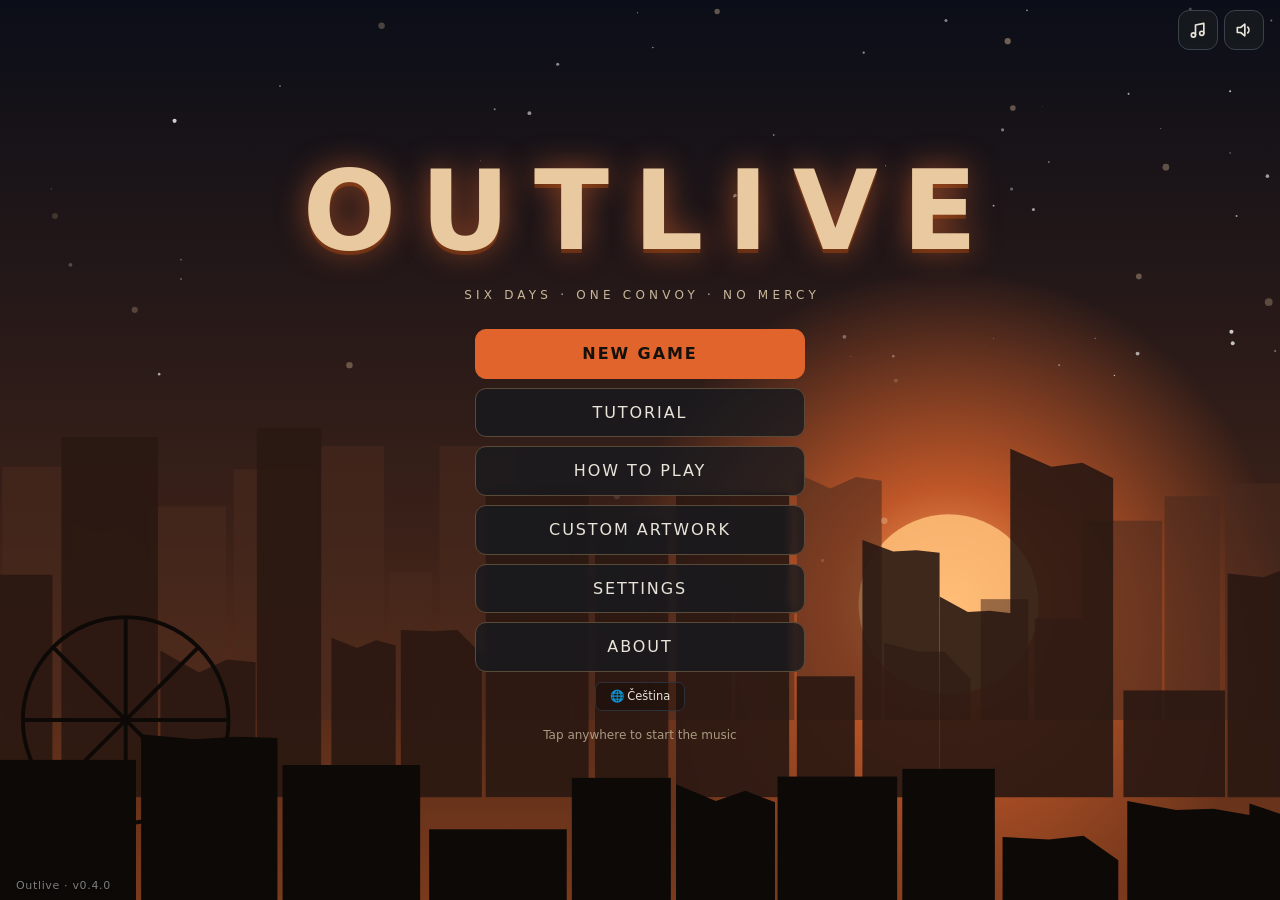
==== commit 1e0aa129: "v0.4.0: Czech localization with language switch Co-Authored-By: Claude Sonnet 5.5 <noreply@anthropic" ====
--- a/index.html
+++ b/index.html
@@ -293,6 +293,7 @@
 .al2{flex:1;display:flex;align-items:center;min-width:0}
 .al2 input{flex:1;min-width:0;background:var(--panel2);border:1px solid var(--line);border-radius:8px;padding:6px 8px;color:var(--text);font:inherit}
 #board.map .node.dim{opacity:.75}
+.langrow{margin-top:10px;display:flex;justify-content:center}.mini{padding:6px 14px}
 
 </style>
 </head>
@@ -319,6 +320,365 @@
 <div id="pausem"></div>
 <div id="ver"></div>
 <script>
+/* =====================================================================
+   OUTLIVE — language layer (English / Čeština)
+   The game is written in English. Czech is applied at the screen: every piece
+   of text that appears in the page is translated through exact phrases,
+   sentence patterns and a glossary of game terms (taken from the official
+   Czech rulebook "Pustina"). Switching language is instant and live.
+   ===================================================================== */
+const I18N=(function(){
+  let lang='en';
+  try{const v=localStorage.getItem('outlive.lang');if(v==='cs'||v==='en')lang=v;else if((navigator.language||'').toLowerCase().startsWith('cs'))lang='cs'}catch(e){}
+
+  /* ---- glossary: whole words/phrases, applied inside any text ---- */
+  const GLOSS={
+    // locations
+    'Military Base':'Vojenská základna','Blackwood City':'Blackwood','The Dam':'Přehrada','Dam':'Přehrada','The Mine':'Důl','Mine':'Důl',
+    'Fairgrounds':'Lunapark','Cargo Ship':'Nákladní loď','Forest':'Les','Cities':'Města','City':'Město',
+    // resources
+    'Canned goods':'konzervy','Canned Goods':'konzervy','Canned':'konzervy','Microchips':'mikročipy','Microchip':'mikročip','Chip':'mikročip',
+    'Munitions':'střelivo','Munition':'střelivo','Meat':'maso','Water':'voda','Wood':'dřevo','Metal':'kov','Algae':'řasy','Empty':'prázdné',
+    'Supplies':'potraviny','Supply':'potravina','Materials':'materiály','Material':'materiál',
+    // game terms
+    'Survivors':'přeživší','Survivor':'přeživší','Airlock':'Přechodová komora','Shelters':'úkryty','Shelter':'Úkryt','Tribe':'kmen','Heroes':'hrdinové','Hero':'hrdina',
+    'Convoy':'Konvoj','Leader':'Vůdce','Wild Game':'Kořist','Search tiles':'žetony prohledávání','Search tile':'žeton prohledávání','Search':'Prohledávání',
+    'Pressure':'nátlak','Equipment':'Vybavení','Event':'událost','Events':'události','Rooms':'Místnosti','Room':'Místnost',
+    'Strength':'Síla','Endurance':'vytrvalost','Radioactivity':'Radioaktivita','Radiation':'Radiace','radiation':'radiace',
+    // equipment
+    'Axe':'Sekera','Chainsaw':'Motorová pila','Bow':'Luk','Shotgun':'Brokovnice','Jerrycan':'Kanystr','Purifier':'Filtr na vodu','Access Card':'Přístupová karta',
+    'Crowbar':'Páčidlo','Ammo Box':'Krabice střeliva','Battle Gear':'Brnění','Pickaxe':'Krumpáč','Hacksaw':'Ruční pila','Flashlight':'Baterka',
+    'Thermal Sensor':'Infračervený senzor','Backpack':'Batoh','Metal Detector':'Detektor kovu','Grappling Hook':'Vystřelovací hák','Exoskeleton':'Exoskelet',
+    'Bear Trap':'Past na medvědy','Baseball Bat':'Baseballová pálka',
+    // events
+    'Wildfire':'Lesní požár','Cave-in':'Zával','Thieves':'Lupiči','Sandstorm':'Písečná bouře','Lean Times':'Totální nedostatek','Radioactive Cloud':'Radioaktivní mrak',
+    'Rat Infestation':'Zamoření krysami','Enemy Clan':'Nepřátelský kmen','Cold Snap':'Tuhé mrazy','Nomads':'Kočovníci','Epizootic Disease':'Nakažené zvířectvo','Animal Mutation':'Zmutovaná zvířata',
+    // rooms
+    'Command Post':'Velitelství','Workshop':'Dílna','Armory':'Zbrojnice','Foundry':'Slévárna','Hunting Lodge':'Lovecká chata','Freight Depot':'Nákladní sklad','Loading Dock':'Nakládací rampa',
+    'Cistern':'Cisterna','Blast Bunker':'Bunkr','Scrap Yard':'Šrotiště','Scrubber':'Dekontaminátor','Seal Door':'Těsnicí dveře','Barracks':'Kasárna','Scout Post':'Stanoviště průzkumníků',
+    'Salvage Lab':'Recyklační laboratoř','Supply Cache':'Skrýš zásob','Intel Office':'Zpravodajská kancelář','Guard Post':'Strážní stanoviště','Mechanic Bay':'Mechanická dílna',
+    'Snare Line':'Řada pastí','Enforcer Hall':'Síň vymahačů','Forager Den':'Doupě sběračů','Rebuild Shop':'Opravna',
+    // colours
+    'escapes with':'uniká s','activated':'aktivní','idle':'ležící','rats':'krysy','starvation':'hlad','Purple':'Fialová','Orange':'Oranžová','Sand':'Béžová','Blue':'Modrá'
+  };
+  const GKEYS=Object.keys(GLOSS).sort((a,b)=>b.length-a.length).map(k=>k.replace(/[.*+?^${}()|[\]\\]/g,'\\$&'));
+  const GRE=new RegExp('(?<![\\p{L}\\p{N}])('+GKEYS.join('|')+')(?![\\p{L}\\p{N}])','gu');
+
+  /* ---- exact phrases (trimmed text of one piece of the screen) ---- */
+  const EXACT={
+    // ---- shell / top bar
+    'Setup':'Příprava','Game over':'Konec hry','Dawn':'Úsvit','Day':'Den','Night':'Noc','Day phase':'Fáze dne','Night phase':'Fáze noci','DAY':'DEN',
+    'digital prototype':'digitální prototyp','OUTLIVE':'PUSTINA','Active events':'Aktivní události','No active events':'Žádné aktivní události',
+    'Game log':'Záznam hry','Welcome to the wasteland.':'Vítejte v pustině.','AI':'AI','(AI)':'(AI)',
+    'First Player token':'Žeton prvního hráče','Radiation added to every Shelter tonight':'Radiace, která dnes v noci přibude každému úkrytu',
+    // ---- turn bar
+    '▶ YOUR TURN':'▶ VÁŠ TAH','Make your choice.':'Proveďte svůj výběr.',
+    'Tap one of your glowing Heroes, then a highlighted Location.':'Klepněte na svítícího hrdinu a poté na zvýrazněnou lokaci.',
+    'Now tap a highlighted Location to move there.':'Nyní klepněte na zvýrazněnou lokaci, kam se přesunout.',
+    'Manage your Shelter: recruit, fill Rooms, build, repair — then press End turn.':'Spravujte úkryt: nábor, obsazení místností, stavba, opravy — pak stiskněte Ukončit tah.',
+    "End Hero's turn":'Ukončit tah hrdiny','End turn':'Ukončit tah','Move a Hero first':'Nejdřív pohněte hrdinou',
+    // ---- board
+    'needs 1💾':'vyžaduje 1💾','🌿 Algae':'🌿 Řasy','🌿 Algae taken':'🌿 Řasy odebrány','ready':'připraveno',
+    'Wild Game stack: only the top tile can be hunted':'Hromádka kořisti: lovit lze jen vrchní žeton','Needs Grappling Hook':'Vyžaduje vystřelovací hák',
+    'Supplies per night while occupied':'Potraviny za noc, je-li obsazeno','Survivors':'Přeživší',
+    // ---- shelter
+    'Projected Survival Points':'Předpokládané body přežití (BP)','Recruit':'Nábor','Max':'Max','Fill':'Naplnit','+1 from Airlock':'+1 z komory','Use ability':'Použít efekt',
+    'Repair':'Opravit','None yet.':'Zatím žádné.','Overcame':'Zažehnáno','broken ·':'rozbité ·',
+    // ---- action panel
+    "— tap one of your glowing Heroes":'— klepněte na svítícího hrdinu','— tap a highlighted Location to move there':'— klepněte na zvýrazněnou lokaci, kam se přesunout',
+    "(1–2 steps along the arrows; you can't stop on your own Heroes)":'(1–2 kroky po šipkách; nesmíte skončit u vlastního hrdiny)',
+    "End this Hero's turn":'Ukončit tah tohoto hrdiny','Unused Action Points are lost':'Nevyužité akční body propadají',
+    '— manage your Shelter: recruit, move Survivors into Rooms, build, repair. Press':'— spravujte úkryt: nábor, přesun přeživších do místností, stavba, opravy. Stiskněte',
+    'when done.':'až budete hotovi.','left':'zbývá',
+    // ---- banners / modals
+    'Overcome events · feed · radiation · recruit · build · repair':'Události · krmení · radiace · nábor · stavba · opravy','Dawn — the wastelands are replenished':'Úsvit — pustina je doplněna',
+    'Continue':'Pokračovat','Close':'Zavřít','Confirm':'Potvrdit','Back':'Zpět','Cancel':'Zrušit','Yes':'Ano',"I'm ready":'Jsem připraven(a)',
+    'Pass the device to':'Předejte zařízení hráči','Everyone else look away — only the next player needs the screen.':'Ostatní, odvraťte zrak — obrazovku potřebuje jen další hráč.',
+    'Overcome during the Night for':'Zažehnat v noci za','. Until then its effect repeats every day.':'. Do té doby se jeho efekt opakuje každý den.','Overcome:':'Zažehnání:',
+    'Repair cost:':'Cena opravy:','Pair symbol':'Symbol sady','(left half): repaired matching halves score +1 SP.':'(levá polovina): opravené odpovídající poloviny dávají +1 BP.',
+    '(right half): repaired matching halves score +1 SP.':'(pravá polovina): opravené odpovídající poloviny dávají +1 BP.',
+    'Top of the pile first. Keep it secret!':'Vrchní žeton je první. Držte to v tajnosti!',
+    '💧 Water':'💧 Voda','🥫 Canned':'🥫 Konzervy','🪵 Wood':'🪵 Dřevo','🔩 Metal':'🔩 Kov','💾 Chip':'💾 Mikročip','💥 Munitions':'💥 Střelivo','🌿 Algae':'🌿 Řasy','∅ Empty':'∅ Prázdné',
+    'Final scores after 6 days.':'Konečné skóre po 6 dnech.','Events':'Události','Rooms':'Místnosti','Equip':'Vyb.','Pairs':'Sady','Total':'Celkem',
+    'Ties: most Supplies, then most Materials + Munitions.':'Při remíze: nejvíce potravin, poté nejvíce materiálů + střeliva.',
+    'Look at the board':'Prohlédnout desku','Main menu':'Hlavní menu','Play again':'Hrát znovu',
+    'Starting Survivors':'Počáteční přeživší','Choose what to pay':'Vyberte, čím zaplatíte','Pass':'Vzdát se tahu','Let the next Tribe decide.':'Nechte rozhodnout dalšího hráče.',
+    '(Command Post discount)':'(sleva Velitelství)','Overcome Events to stop their effects and score their Survival Points.':'Zažehněte události, aby přestaly působit, a získejte jejich body přežití.',
+    // ---- engine prompts
+    'Your Leader sets your starting locations, resources and equipment. The oldest Leader goes first.':'Vůdce určuje vaše počáteční lokace, suroviny a vybavení. Hru začíná hráč s nejstarším vůdcem.',
+    'You start with 4 Survivors. A Room only works when every space is filled.':'Začínáte se 4 přeživšími. Efekt místnosti funguje, jen když je obsazena každé pole.',
+    'Give 1 Supply or 1 Material.':'Odevzdejte 1 potravinu nebo 1 materiál.','Which City pile?':'Která hromádka města?','Destroy which Equipment?':'Které vybavení zničit?',
+    'Hunt: spend Munitions?':'Lov: utratit střelivo?','Not enough Action Points or Munitions for that beast.':'Nemáte dost akčních bodů nebo střeliva pro tuto kořist.',
+    '— ability active':'— efekt aktivní','radiation overflow':'přetečení radiace','(top)':'(vrchní)','(Grappling Hook)':'(Vystřelovací hák)','(occupied — Loading Dock)':'(obsazeno — Nakládací rampa)',
+    '(repaired)':'(opravené)','(broken)':'(rozbité)','repaired':'opravené','broken':'rozbité','free':'zdarma',
+    'Nomads strip the Cities of Search tiles.':'Kočovníci vyplenili města — ubývá žetonů prohledávání.','The Radioactive Cloud passes over every Shelter.':'Radioaktivní mrak přechází přes každý úkryt.',
+    'Enemy Clan raided 2 tokens.':'Nepřátelský kmen ukradl 2 žetony.','-2 raided':'−2 přepadeno','1st player':'1. hráč','empty':'prázdné','✓ turn ended':'✓ tah ukončen',
+    'Open the filtration':'Spustit dekontaminátor','Access Card — free':'Přístupová karta — zdarma','Spend 1💾 (free action)':'Utratit 1💾 (volná akce)',
+    'Harvest Anti-Radiation Algae':'Sebrat antiradiační řasy','1 AP · radiation −1':'1 AP · radiace −1','Draw a Search tile':'Vzít žeton prohledávání',
+    'Look through a Search pile':'Prohlédnout hromádku prohledávání','Intel Office · free':'Zpravodajská kancelář · zdarma',
+    // ---- room timing labels
+    'Night · Events':'Noc · Události','Night · Repair':'Noc · Opravy','Night · Shelter':'Noc · Úkryt','Night · Build':'Noc · Stavba','Day · Hunt':'Den · Lov',
+    'Day · Cargo':'Den · Nákladní loď','Permanent':'Trvalé','Night · Radiation':'Noc · Radiace','Day · City':'Den · Města','Day · Pressure':'Den · Nátlak',
+    // ---- room texts
+    'Once a turn: Overcome an Event for 2 fewer Materials/Munitions, or 1 fewer Supply.':'Jednou za kolo: zažehnejte událost o 2 materiály/střeliva levněji, nebo o 1 potravinu levněji.',
+    'Once a turn: repair a piece of Equipment for 1 fewer Material.':'Jednou za kolo: opravte vybavení o 1 materiál levněji.',
+    'Once a turn: take 4 Munitions.':'Jednou za kolo: vezměte si 4 střeliva.',
+    'Once a turn: build a Room for 2 fewer Materials.':'Jednou za kolo: postavte místnost o 2 materiály levněji.',
+    'Once a turn: +2 Meat after a successful Hunt.':'Jednou za kolo: +2 masa po úspěšném lovu.',
+    'Once a turn: +1 Canned Goods when you visit the Cargo Ship.':'Jednou za kolo: +1 konzerva při návštěvě Nákladní lodi.',
+    'Once a turn: +2 Canned Goods at the Cargo Ship; its spaces are always available to you.':'Jednou za kolo: +2 konzervy na Nákladní lodi; její pole jsou vám vždy dostupná.',
+    'Your Shelter produces 1 Water each turn (not stored).':'Váš úkryt vyrobí každé kolo 1 vodu (neukládá se).',
+    'Immune to Events that affect your Tribe (not Cave-in, Wildfire, Nomads, Lean Times, Thieves).':'Imunita vůči událostem postihujícím váš kmen (ne Zával, Lesní požár, Kočovníci, Totální nedostatek, Lupiči).',
+    'Once a turn: destroy 1 of your Equipment and take its Materials.':'Jednou za kolo: zničte 1 své vybavení a získejte jeho materiály.',
+    'Once a turn: lower your Radioactivity by 1.':'Jednou za kolo: snižte svou radioaktivitu o 1.',
+    'Your Airlock absorbs 1 extra Radiation point, even if empty.':'Vaše přechodová komora pohltí 1 bod radiace navíc, i když je prázdná.',
+    'Once a turn: add 1 Survivor from the reserve to this Room (up to 8 in it).':'Jednou za kolo: přidejte do této místnosti 1 přeživšího ze zásoby (max. 8).',
+    'Once per City: after a Search, draw 2 more Search tiles for free.':'Jednou za město: po prohledávání zdarma vezměte 2 další žetony prohledávání.',
+    'Once a turn: draw 2 Equipment tiles (broken).':'Jednou za kolo: vezměte 2 žetony vybavení (rozbité).',
+    'Once a turn: draw 1 Equipment tile (broken).':'Jednou za kolo: vezměte 1 žeton vybavení (rozbité).',
+    'Once a turn: look through one City Search pile.':'Jednou za kolo: prohlédněte si jednu hromádku prohledávání.',
+    'Once a turn: one of your Strength-3 Heroes ignores one Pressure.':'Jednou za kolo: jeden váš hrdina H3 ignoruje jeden nátlak.',
+    'Once a turn: repair 1 Equipment for free.':'Jednou za kolo: zdarma opravte 1 vybavení.',
+    'Once a turn: +1 Meat after a successful Hunt.':'Jednou za kolo: +1 maso po úspěšném lovu.',
+    'When you Pressure a Hero, you choose the tribute (not Munitions).':'Když vyvíjíte nátlak, tribut (kromě střeliva) si vybíráte vy.',
+    'Once per City: an Empty Cupboard gives +1 Wood and +1 Metal.':'Jednou za město: prázdná skříňka dává +1 dřevo a +1 kov.',
+    'Once a turn: repair Equipment for 2 fewer Materials.':'Jednou za kolo: opravte vybavení o 2 materiály levněji.',
+    // ---- equipment texts
+    'Forest: +2 Wood when you scavenge Wood.':'Les: +2 dřeva při sběru dřeva.','City: take 2 Wood when you visit.':'Město: 2 dřeva při návštěvě.',
+    'Forest: take 1 Meat when you visit.':'Les: 1 maso při návštěvě.','Hunting: +1 Strength.':'Lov: +1 k síle.','Dam: +1 Water when you scavenge Water.':'Přehrada: +1 voda při sběru vody.',
+    'Mine: take 1 Water when you visit.':'Důl: 1 voda při návštěvě.','Dam: open the filtration for free.':'Přehrada: dekontaminátor zdarma (bez mikročipu).',
+    'Military Base: take 2 Microchips when you visit.':'Vojenská základna: 2 mikročipy při návštěvě.','Military Base: +2 Munitions when you scavenge Munitions.':'Vojenská základna: +2 střeliva při sběru střeliva.',
+    'Pressure suffered: -2.':'Utrpěný nátlak: −2.','Mine: +2 Metal when you scavenge Metal.':'Důl: +2 kovy při sběru kovů.','Cargo Ship: take 2 Metal when you visit.':'Nákladní loď: 2 kovy při návštěvě.',
+    'City: take 1 Survivor when you visit.':'Město: 1 přeživší při návštěvě.','Hunting: look through the Wild Game and choose your prey.':'Lov: prohlédněte kořist a vyberte si ji.',
+    'Fairgrounds: +2 Microchips when you scavenge Microchips.':'Lunapark: +2 mikročipy při sběru mikročipů.','Fairgrounds: take 1 Canned Goods when you visit.':'Lunapark: 1 konzerva při návštěvě.',
+    'Cargo Ship: +1 Strength to reach a higher spot (only way onto spot 6).':'Nákladní loď: +1 k síle pro vyšší pozici (jediná cesta na pole 6).',
+    'Move one Hero as far as you wish.':'Pohněte jedním hrdinou, kam chcete.','Pressure applied: +1.':'Vyvíjený nátlak: +1.',
+    // ---- event texts
+    'Each day: remove Wood from the Forest.':'Každý den: odeberte dřevo z Lesa.','Each day: remove Metal from the Mine.':'Každý den: odeberte kovy z Dolu.',
+    'Each day: remove Microchips from the Fairgrounds.':'Každý den: odeberte mikročipy z Lunaparku.','All Heroes act with Strength 3 (Pressure unchanged).':'Všichni hrdinové jednají se silou 3 (nátlak beze změny).',
+    'Each day: remove Wood, Metal and Microchips from the wilds.':'Každý den: odeberte dřevo, kovy a mikročipy z divočiny.','Each day: every Shelter takes 2 more Radiation.':'Každý den: každý úkryt dostane o 2 radiace víc.',
+    'Each day: every Shelter loses 1 Supply (or 1 Survivor).':'Každý den: každý úkryt ztrácí 1 potravinu (nebo 1 přeživšího).',
+    'Each day: every Shelter loses 2 Materials/Munitions (or 1 Survivor).':'Každý den: každý úkryt ztrácí 2 materiály/střelivo (nebo 1 přeživšího).',
+    'Each day: every Shelter loses 1 Survivor.':'Každý den: každý úkryt ztrácí 1 přeživšího.','Each day: Search tiles are removed from each City.':'Každý den: z každého města ubývají žetony prohledávání.',
+    'Wild Game yields 1 less Meat.':'Kořist poskytuje o 1 maso méně.','Wild Game has +1 Endurance.':'Kořist má o 1 vyšší vytrvalost.',
+    // ---- menu / pause / settings
+    'New game':'Nová hra','Tutorial':'Tutoriál','How to play':'Jak hrát','Settings':'Nastavení','About':'O hře','Custom artwork':'Vlastní obrázky','Custom artwork…':'Vlastní obrázky…',
+    'Six days · One Convoy · No mercy':'Šest dní · Jeden Konvoj · Žádné slitování','Tap anywhere to start the music':'Klepnutím kamkoli spustíte hudbu',
+    'Gather, feed, build and outlast the other Tribes.':'Sbírejte, krmte, stavějte a přečkejte ostatní kmeny.','Players':'Hráči','Human':'Člověk','Start game':'Začít hru',
+    'Mix humans and AI freely — all-human games work as hot-seat (the device is passed around). Switch every seat to AI to just watch.':'Lidi a AI můžete libovolně míchat — hra jen s lidmi funguje na jednom zařízení (předává se dál). Přepnutím všech míst na AI můžete jen sledovat.',
+    '🎵 Music':'🎵 Hudba','Music volume':'Hlasitost hudby','🔊 Sound effects':'🔊 Zvukové efekty','Effects volume':'Hlasitost efektů','Opponent speed':'Rychlost soupeřů',
+    'Slow':'Pomalu','Normal':'Normálně','Fast':'Rychle','Turbo':'Turbo','Animations':'Animace','Follow opponents (show their Shelter)':'Sledovat soupeře (ukázat jejich úkryt)',
+    'Your own map & Leader pictures':'Vaše vlastní mapa a obrázky vůdců','Language':'Jazyk','Leader name':'Jméno vůdce','Eight Locations connected in a ring of arrows':'Osm lokací propojených v okruhu šipek','Music on/off':'Hudba zap./vyp.','Sound effects on/off':'Zvukové efekty zap./vyp.','Pause menu (Esc)':'Menu pauzy (Esc)',
+    'Paused':'Pozastaveno','Tutorial game':'Tutoriálová hra','The wasteland waits for you.':'Pustina na vás čeká.','Resume':'Pokračovat ve hře','Tutorial primer':'Tutoriál (přehled)',
+    'Restart game':'Restartovat hru','Restart this game?':'Restartovat tuto hru?','Start the tutorial?':'Spustit tutoriál?','Return to the main menu?':'Vrátit se do hlavního menu?',
+    'Your current game will be abandoned.':'Rozehraná hra bude opuštěna.','How a game works':'Jak hra probíhá',
+    'Use your own pictures from the board game (e.g. photos or scans of your copy). They are stored only on this device, in this browser, and are never uploaded anywhere.':'Použijte vlastní obrázky z deskové hry (např. fotky nebo skeny vaší krabice). Ukládají se jen v tomto zařízení a prohlížeči a nikam se nenahrávají.',
+    'Replace':'Nahradit','Choose image':'Vybrat obrázek','Loading…':'Načítání…','Remove':'Odebrat','Board map (the whole map picture)':'Herní plán (celý obrázek mapy)','Leaders':'Vůdci',
+    'Give each Leader the name and portrait from your card. Names are saved too.':'Dejte každému vůdci jméno a portrét z vaší karty. Jména se také ukládají.','Portrait':'Portrét',
+    // ---- coach titles
+    'Choose a Leader':'Výběr vůdce','Advanced Rooms':'Pokročilé místnosti','Place your Heroes':'Umístěte své hrdiny','A new day':'Nový den','Convoy Events':'Události Konvoje',
+    'Move a Hero':'Pohyb hrdiny','Choose a destination':'Vyberte cíl','Actions':'Akce','Night falls':'Padá noc','Your Shelter':'Váš úkryt','Opponents':'Soupeři','Got it':'Rozumím',
+    // ---- tutorial slides (button labels)
+    'Next':'Další','Skip':'Přeskočit','Not now':'Teď ne','Play tutorial game':'Spustit tutoriál','Welcome to the wasteland':'Vítejte v pustině'
+  };
+
+  /* ---- sentence patterns. {n} = translate group n again; $n = copy group n ---- */
+  const RULES=[
+    [/^DAY (\d)$/,'DEN $1'],[/^Night (\d)$/,'Noc $1'],[/^Day (\d)$/,'Den $1'],[/^Player (\d)$/,'Hráč $1'],[/^(.+) first$/,'$1 začíná'],
+    [/^Outlive · (.+)$/,'Pustina · $1'],[/^Tutorial · (.+)$/,'Tutoriál · {1}'],
+    [/^☢ tonight \+(\d)$/,'☢ dnes v noci +$1'],[/^🦌 (\d+) · next:$/,'🦌 $1 · další:'],[/^🦌 (\d+) · empty$/,'🦌 $1 · prázdné'],[/^🔎 (\d+) tiles$/,'🔎 $1 žetonů'],
+    [/^Strength (\d)$/,'Síla $1'],[/^Radioactivity: (-?\d+) \(scores (.+) SP\)$/,'Radioaktivita: $1 (BP: $2)'],[/^absorbs (\d+) ☢ per night$/,'pohltí $1 ☢ za noc'],
+    [/^Build · (\d+) Materials?$/,'Postavit · $1 mat.'],[/^(.+) · used$/,'{1} · použito'],[/^Recruit (\d+)$/,'Naverbovat $1'],
+    [/^Supplies (\d+) · Airlock free (\d+)$/,'Potraviny $1 · volno v komoře $2'],
+    [/^Wild Game caught: (.+)$/,'Ulovená kořist: $1'],
+    [/^Score now: events (\d+) · rooms (\d+) \((\d+) full\) · radiation (-?\d+) · survivors (\d+) · equipment (\d+)\+(\d+) pairs$/,'Skóre nyní: události $1 · místnosti $2 ($3 plných) · radiace $4 · přeživší $5 · vybavení $6+$7 sad'],
+    [/^Hero \(Strength (\d)\) at (.+) · (\d+) AP left — choose an action\.$/,'Hrdina H$1 v lokaci {2} · zbývá $3 AP — vyberte akci.'],
+    [/^· Strength (\d) Hero at$/,'· hrdina H$1 v lokaci'],
+    [/^▶ (.+)'S TURN$/,'▶ TAH HRÁČE $1'],[/^(.+) \(AI\) is playing…$/,'$1 (AI) hraje…'],
+    [/^Hunt \(Endurance (\d+)( ▲)?\)$/,'Lov (vytrvalost $1$2)'],[/^Gather (\d+) (.+)$/,'Sebrat $1× {2}'],
+    [/^Yield ≈ (\d+)🍖 · costs (\d+) AP, minus 1 per 💥 spent(.*)$/,'Výnos ≈ $1🍖 · stojí $2 AP, −1 za každé 💥{3}'],[/^· Strength gear −(\d+)$/,'· bonus síly −$1'],
+    [/^1 AP · (\d+) left in the pile$/,'1 AP · v hromádce zbývá $1'],[/^Salvage (.+)$/,'Sebrat vybavení: {1}'],[/^1 AP · arrives broken · repair (.+)$/,'1 AP · rozbité · oprava $1'],
+    [/^Endurance (\d+)\. Each 💥 spent reduces it by 1; remaining cost is paid in Action Points \(you have (\d+)\)\.$/,'Vytrvalost $1. Každé utracené 💥 ji sníží o 1; zbytek se platí akčními body (máte $2).'],
+    [/^Endurance (\d+) → (\d+)🍖(.*)$/,'Vytrvalost $1 → $2🍖{3}'],
+    [/^(.+): Thermal Sensor — choose your prey$/,'$1: Infračervený senzor — vyberte kořist'],
+    [/^Event: (.+)$/,'Událost: {1}'],[/^(.+) — the night so far$/,'$1 — noc doposud'],[/^(.+) — Search pile$/,'{1} — hromádka prohledávání'],
+    [/^(.+) escapes with Convoy!$/,'$1 uniká s Konvojem!'],
+    [/^Pick exactly (\d+)\.$/,'Vyberte přesně $1.'],[/^Confirm \((\d+)\/(\d+)\)$/,'Potvrdit ($1/$2)'],[/^Choose (\d+) tokens? to pay\.$/,'Vyberte $1 žetonů k zaplacení.'],[/^\(have (\d+)\)$/,'(máte $1)'],
+    [/^Cost (.+?)( \(Command Post discount\))? — (.+)$/,'Cena $1{2} — {3}'],[/^(.+): Overcome an Event\?$/,'$1: zažehnat událost?'],
+    [/^Returns (.+)$/,'Vrátí $1'],[/^(.+) \((repaired|broken)\)$/,'$1 ({2})'],
+    /* ---- engine messages ---- */
+    [/^(.+) draws (.+) \(broken\)\.$/,'$1 si bere vybavení: {2} (rozbité).'],
+    [/^(.+): choose your Leader$/,'$1: vyberte si vůdce'],[/^(.+) \(age (\d+)\)$/,'$1 (věk $2)'],
+    [/^Start: (.+) · (.+) · (.+) \(broken\)$/,'Start: {1} · $2 · {3} (rozbité)'],
+    [/^(.+): keep 4 of these 6 Advanced Rooms$/,'$1: ponechte si 4 ze 6 pokročilých místností'],
+    [/^(.+) · (\d+) spaces · upkeep (\d+) · (.+)$/,'{1} · $2 míst · údržba $3 · {4}'],
+    [/^(.+): build one Room for free$/,'$1: zdarma postavte jednu místnost'],
+    [/^You have 4 Survivors\. How many go in (.+) \((\d+) spaces\)\? The rest wait in the Airlock\.$/,'Máte 4 přeživší. Kolik jich půjde do místnosti {1} ($2 míst)? Zbytek čeká v přechodové komoře.'],
+    [/^(.+) has the oldest Leader and starts as First Player\.$/,'$1 má nejstaršího vůdce a začíná jako první hráč.'],
+    [/^(.+): place your Strength (\d) Hero on one of the highlighted Locations$/,'$1: umístěte hrdinu H$2 na jednu ze zvýrazněných lokací'],
+    [/^— Day (\d) · Dawn: the wastelands are replenished\.$/,'— Den $1 · Úsvit: pustina je doplněna.'],[/^— Day (\d) · Night falls\.$/,'— Den $1 · Padá noc.'],
+    [/^Airlock \((\d+)\)$/,'Přechodová komora ($1)'],
+    [/^(.+): lose a Survivor — from where\?$/,'$1: ztrácíte přeživšího — odkud?'],
+    [/^(.+) loses (\d+) Survivors? \((.+)\)\.$/,'$1 ztrácí přeživší: $2 ({3}).'],[/^(.+) loses (\d+) Survivors?\.$/,'$1 ztrácí přeživší: $2.'],
+    [/^Lost (\d+) Survivors? — (.+)\.$/,'Ztraceno přeživších: $1 — {2}.'],[/^Lost (\d+) Survivors?\.$/,'Ztraceno přeživších: $1.'],
+    [/^(.+) has no room for a new Survivor\.$/,'$1 nemá místo pro nového přeživšího.'],[/^(.+): place the new Survivor$/,'$1: umístěte nového přeživšího'],
+    [/^(.+) gains a Survivor\.$/,'$1 získává přeživšího.'],
+    [/^Convoy Event revealed: (.+)\.$/,'Odhalena událost Konvoje: {1}.'],
+    [/^(.+)'s bunker shrugs off the cloud\.$/,'Bunkr hráče $1 mraku odolal.'],
+    [/^(.+): rats! Lose 1 Supply$/,'$1: krysy! Ztrácíte 1 potravinu'],[/^Rats eat (.+)'s (.+)\.$/,'Krysy: hráč $1 přichází o {2}.'],[/^Rats ate 1 (.+)\.$/,'Krysy sežraly 1 {1}.'],
+    [/^(.+): Enemy Clan raid! Lose a Material\/Munition \((\d)\/2\)$/,'$1: nájezd nepřátelského kmene! Ztrácíte materiál/střelivo ($2/2)'],
+    [/^The Enemy Clan raids (.+) \(-2 tokens\)\.$/,'Nepřátelský kmen přepadá hráče $1 (−2 žetony).'],
+    [/^(.+)'s Hero is stuck and stays put\.$/,'Hrdina hráče $1 se nemůže pohnout a zůstává.'],
+    [/^(.+) moves a Strength (\d) Hero: (.+) → (.+)\.$/,'$1 přesouvá hrdinu H$2: {3} → {4}.'],
+    [/^(.+): pick a Cargo Ship spot$/,'$1: vyberte pole Nákladní lodi'],[/^Spot (\d): (.+)$/,'Pole $1: {2}'],[/^(\d)🥫 \+ 1 Survivor(.*)$/,'$1🥫 + 1 přeživší{2}'],
+    [/^(.+) takes the First Player token for the coming night\.$/,'$1 získává žeton prvního hráče pro nadcházející noc.'],
+    [/^(.+)'s Battle Gear absorbs 2 Pressure\.$/,'Brnění hráče $1 pohlcuje 2 body nátlaku.'],[/^(.+)'s Guard Post turns the Pressure aside\.$/,'Strážní stanoviště hráče $1 odvrací nátlak.'],
+    [/^(.+): Pressure!$/,'$1: nátlak!'],
+    [/^(.+)'s Strength (\d) Hero presses your Strength (\d) Hero for (\d+) tribute\. Spend Munitions to reduce it by 1 each\?$/,'Hrdina H$2 hráče $1 vyvíjí nátlak na vašeho hrdinu H$3: tribut $4. Utratit střelivo (−1 za kus)?'],
+    [/^(.+) spends (\d+)💥 to resist Pressure\.$/,'$1 utrácí $2💥 na odvrácení nátlaku.'],
+    [/^(.+): choose your tribute from (.+)$/,'$1: vyberte tribut od hráče $2'],[/^(.+): pay tribute to (.+)$/,'$1: zaplaťte tribut hráči $2'],
+    [/^(.+) pressures (.+) and takes (.+)\.$/,'$1 vyvíjí nátlak na $2 a bere $3.'],[/^(.+) pressures (.+) — nothing gained\.$/,'$1 vyvíjí nátlak na $2 — nic nezískává.'],
+    [/^⚔ (.+) presses (.+)$/,'⚔ $1 → nátlak na $2'],
+    [/^(.+)'s (.+) yields (.+)\.$/,'$1: {2} dává $3.'],[/^(.+) loads (\d)🥫 at the Cargo Ship\.$/,'$1 nakládá $2🥫 na Nákladní lodi.'],
+    [/^(.+): (\d) free Search tiles\.$/,'{1}: $2 žetony prohledávání zdarma.'],
+    [/^(.+) hunts an Endurance-(\d) beast \((\d+) AP(.*)\) and gets (.+)\.$/,'$1 loví kořist s vytrvalostí $2 ($3 AP$4) a získává $5.'],
+    [/^(.+) gathers (\S+) at (.+?) \((.+) \+(\d+)\)\.$/,'$1 sbírá $2 — {3} ({4} +$5).'],[/^(.+) gathers (\S+) at (.+)\.$/,'$1 sbírá $2 — {3}.'],
+    [/^(.+) finds an empty cupboard\.$/,'$1 nachází prázdnou skříňku.'],[/^(.+) finds Algae Capsules \(radiation −1\)\.$/,'$1 nachází antiradiační prášky (radiace −1).'],
+    [/^(.+) salvages a broken (.+)\.$/,'$1 sbírá rozbité vybavení: {2}.'],[/^(.+) finds (\S+) (.+)\.$/,'$1 nachází: $2 {3}.'],
+    [/^(.+) opens the Dam filtration\.$/,'$1 spouští dekontaminátor na Přehradě.'],[/^(.+) harvests the Algae \(radiation −1\)\.$/,'$1 sbírá antiradiační řasy (radiace −1).'],
+    [/^(.+) Overcomes (.+) \(\+(\d+) SP\) for (.+)\.$/,'$1 zažehnává: {2} (+$3 BP) za $4.'],
+    [/^Fed (\d+) Survivors \(Airlock rows: (\d+)💧, Rooms upkeep\)\.$/,'Nakrmeno přeživších: $1 (řady komory: $2💧, údržba místností).'],[/^fed (\d+)👤$/,'nakrmeno $1👤'],
+    [/^(.+) is short (\d+) Supply — Survivors starve\.$/,'$1 postrádá $2 potravin — přeživší hladoví.'],
+    [/^(.+)'s Scrubber lowers radiation by 1\.$/,'Dekontaminátor hráče $1 snižuje radiaci o 1.'],
+    [/^Radiation (\d): absorbed (\d+), leaked (\d+)\. Gauge now (-?\d+)\.$/,'Radiace $1: pohlceno $2, proniklo $3. Stupnice nyní $4.'],
+    [/^(.+) takes (\d+) radiation\.$/,'$1: radiace +$2.'],
+    [/^(.+) recruits (\d+) Survivors?\.$/,'$1 verbuje přeživší: $2.'],
+    [/^(.+) builds (.+)\.$/,'$1 staví: {2}.'],[/^built (.+)$/,'postaveno: {1}'],[/^(.+) repairs (.+)\.$/,'$1 opravuje: {2}.'],[/^repaired (.+)$/,'opraveno: {1}'],
+    [/^(.+) takes 4💥 from the Armory\.$/,'$1 bere 4💥 ze zbrojnice.'],[/^(.+)'s Barracks takes in a Survivor\.$/,'Kasárna hráče $1 přijímají přeživšího.'],
+    [/^(.+) scraps (.+)\.$/,'$1 rozebírá: {2}.'],
+    [/^(.+) loses (\d+) (.+)\.$/,'{1}: −$2 {3}.']
+  ];
+
+  /* ---- larger pieces of text, translated as a whole ---- */
+  const COACH={
+    leader:'Vůdce určuje vaše <b>počáteční lokace</b> (kde začnou vaši 4 hrdinové), počáteční suroviny a jedno rozbité vybavení. Hráč s nejstarším vůdcem hraje první.',
+    rooms:'Místnosti pojmou přeživší na noc. Efekt místnosti funguje, jen když je <b>každé</b> pole obsazeno, a každá obsazená místnost stojí potraviny. Více plně obsazených místností dává mnohem víc bodů (1/2/4/7/11/17).',
+    place:'Hra začíná umístěním vašich 4 hrdinů (síla 5, 4, 3, 3), jednoho po druhém, na <b>zvýrazněné lokace</b> — startovní pozice vašeho vůdce. Vyberte, kde chcete sbírat jako první.',
+    dawn:'Každý úsvit se do lokací vrátí suroviny a odhalí se událost dne. Poté každý hráč postupně pohybuje svými 4 hrdiny.',
+    night:'V noci se řeší události, všichni <b>krmí své přeživší</b> a čelí <b>radiaci</b>; poté spravujete úkryt: nábor, obsazení místností, stavba a opravy.',
+    ai:'Když horní lišta říká <b>(AI) hraje</b>, táhne soupeř. Sledujte desku: jeho hrdina doletí na novou lokaci, plovoucí štítky ukážou, co získal, a lišta popisuje každý krok. Rychlost změníte v menu pauzy.',
+    event:'Každý den se odhalí nová událost. Její škodlivý efekt se opakuje každý den, dokud ji někdo v noci <b>nezažehne</b> zaplacením ceny — což navíc dává body přežití.',
+    move1:'Jste na tahu! Klepněte na jednoho ze svých <b>svítících hrdinů</b> (číslo je jeho síla = akční body). Ležící (neaktivní) hrdinové se tento den ještě nehýbali.',
+    move2:'<b>Zvýrazněné lokace</b> jsou místa, kam může tento hrdina jít: 1 nebo 2 kroky po zářících šipkách. Nesmíte skončit v lokaci, kde už stojí jiný váš hrdina.',
+    act:'Váš hrdina má akční body (AP) rovné své síle. Můžete <b>sbírat</b> suroviny, <b>lovit</b> kořist, <b>prohledávat</b> města nebo <b>sbírat vybavení</b>. Nevyužité AP propadají — utraťte je, nebo stiskněte <b>Ukončit tah hrdiny</b>.',
+    press:'Příchod k <i>slabším aktivním</i> hrdinům vám umožní vyvinout <b>nátlak</b>: odevzdají 1 potravinu/materiál za každý bod rozdílu síly — pokud neutratí 💥 střelivo na odpor.',
+    shelter:'<b>Naverbujte</b> přeživší za potraviny (čekají v přechodové komoře) a pak je <b>přesuňte do místností</b>. Plné místnosti dávají body a efekty, ale přeživší v místnostech už nikdy neodejdou. Můžete také <b>stavět</b> místnosti za materiály a <b>opravovat</b> vybavení. Až skončíte, stiskněte <b>Ukončit tah</b>.'
+  };
+  const ABOUT='<p><b>Pustina (Outlive)</b> — digitální prototyp {V}.</p><p>Neoficiální fanouškovská adaptace deskové hry Outlive / Pustina pro hru jednoho hráče i na jednom zařízení. Není spojena s vydavatelem ani jím podporována. Veškerá grafika, hudba a zvuky této verze jsou původní a vytvářejí se přímo ve vašem prohlížeči.</p>';
+  const RULES_CS=`<p><b>Cíl.</b> Přežijte 6 dní a získejte nejvíce <b>bodů přežití (BP)</b>.</p>
+<p><b>Každý den:</b> <b>Úsvit</b> (lokace se doplní, odhalí se událost Konvoje) → <b>Den</b> (hráči postupně pohybují hrdiny a ti provádějí akce) → <b>Noc</b> (události, krmení, radiace, nábor, stavba, opravy).</p>
+<p><b>Mapa.</b> 8 lokací tvoří jeden okruh spojený obousměrnými zelenými šipkami. Hrdina se pohne o <b>1–2 pole</b> po šipkách a nesmí skončit v lokaci, kde už je jiný hrdina jeho barvy.</p>
+<p><b>Hrdinové</b> mají sílu 5/4/3/3 = akční body (AP). Příchod k slabším <i>aktivním</i> hrdinům umožní vyvinout <b>nátlak</b>: odevzdají 1 potravinu/materiál za každý bod rozdílu síly — nebo utratí 💥 střelivo na obranu.</p>
+<p><b>Noc:</b> zaplaťte potraviny (🍖💧🥫) za každou obsazenou místnost a 💧 za každou použitou řadu přechodové komory, jinak přeživší zahynou. Přeživší v komoře pohlcují radiaci. Efekt místnosti funguje, jen když je <i>každé</i> pole obsazeno; přeživší v místnostech už nikdy neodejdou.</p>
+<p><b>Body:</b> zažehnané události + plně obsazené místnosti (1→0, 2→1, 3→2, 4→4, 5→7, 6→11, 7→17) + stupeň radioaktivity + přeživší + opravené vybavení (+1 za každou dvojici stejných symbolů).</p>
+<p class="muted">Remíza: nejvíce potravin, poté nejvíce materiálů + střeliva.</p>`;
+  const SLIDES_CS=[
+    {t:'Vítejte v pustině',h:'Svět skončil. Za <b>6 dní</b> dorazí Konvoj a zachrání úkryty, které ještě stojí. Vedete kmen přeživších — vyhraje ten, kdo bude mít při jeho příjezdu nejvíc <b>bodů přežití</b>.'},
+    {t:'Den, noc, den…',h:'<b>Úsvit:</b> lokace se doplní a objeví se událost Konvoje.<br><b>Den:</b> hráči se střídají v pohybu hrdinů a sběru surovin.<br><b>Noc:</b> nakrmte přeživší, vydržte radiaci, naverbujte, stavějte a opravujte.'},
+    {t:'Mapa je okruh',h:'8 lokací je propojeno jedním okruhem obousměrných zelených šipek. Každý hrdina se pohybuje o <b>1 nebo 2 pole</b> po šipkách. Máte 4 hrdiny se silou <b>5, 4, 3, 3</b>. Klepněte na svítícího hrdinu a poté na zvýrazněnou lokaci.'},
+    {t:'Akce a nátlak',h:'Po pohybu má hrdina <b>akční body = síla</b>. Utratíte je za sběr, lov, prohledávání měst nebo sbírání vybavení. Pokud dorazíte k <i>slabším aktivním</i> hrdinům, můžete na ně vyvinout <b>nátlak</b>: musí vám dát suroviny (nebo utratit 💥 střelivo).'},
+    {t:'Přežít noc',h:'Každou noc stojí každá místnost s přeživšími <b>potraviny</b>. Radiace roste každým dnem; přeživší čekající v <b>přechodové komoře</b> ji pohlcují. Zažehnáním událostí (zaplacením ceny) zrušíte jejich kletbu a získáte body.'},
+    {t:'Váš úkryt',h:'<b>Naverbujte</b> přeživší do přechodové komory a pak je <b>přesuňte do místností</b>. Místnost funguje, jen když je každé pole plné — a přeživší v místnostech už nikdy neodejdou. <b>Stavějte</b> místnosti za materiály, <b>opravujte</b> rozbité vybavení pro bonusy.'},
+    {t:'Bodování',h:'Body získáte za zažehnané události, <b>plně obsazené místnosti</b> (1→0, 2→1, 3→2, 4→4, 5→7, 6→11, 7→17), stupeň radioaktivity, přeživší a opravené vybavení (+1 za každou odpovídající dvojici).'},
+    {t:'Připraveni? Zahrajte si vedenou hru',h:'Tutoriálová hra je krátká skutečná partie proti jednomu soupeři. Nápovědy se objevují dole na obrazovce podle toho, co se děje — zavřete je tlačítkem „Rozumím“.'}
+  ];
+
+  /* ---- engine ---- */
+  const sub=(tpl,mm)=>tpl.replace(/\{(\d)\}/g,(_,i)=>tr(mm[i]||'')).replace(/\$(\d)/g,(_,i)=>mm[i]||'');
+  function gloss(c){
+    const out=c.replace(GRE,(m,_g,off)=>{
+      let v=GLOSS[m];
+      const pre=c.slice(0,off);
+      if(/^[A-Z]/.test(m)&&/^[a-zěščřžýáíéúůďťňó]/.test(v)&&(pre===''||/(^|[·.:!?—-])\s*(\p{Extended_Pictographic}\uFE0F?\s*)?$/u.test(pre)))v=v[0].toUpperCase()+v.slice(1);
+      return v;
+    });
+    return out;
+  }
+  function post(r,c){return c.length<=3?r:r.replace(/\bSP\b/g,'BP').replace(/\bEnd (\d)/g,'Vytr. $1')}
+  function core(c){
+    let bullet='';if(c.startsWith('• ')){bullet='• ';c=c.slice(2)}
+    let r=EXACT[c];
+    if(r===undefined){for(const [re,t] of RULES){const mm=re.exec(c);if(mm){r=sub(t,mm);break}}}
+    if(r===undefined)r=gloss(c);
+    return bullet+post(r,c);
+  }
+  function tr(s){
+    if(lang!=='cs'||!s)return s;
+    const m=/^(\s*)([\s\S]*?)(\s*)$/.exec(s);if(!m[2])return s;
+    const o=core(m[2]);return o===m[2]?s:m[1]+o+m[3];
+  }
+
+  /* ---- live page translation ---- */
+  const tm=new WeakMap(),am=new WeakMap(),ATTR=['title','aria-label','placeholder'];
+  function doText(n){
+    const cur=n.data,m=tm.get(n);
+    if(lang!=='cs'){if(m&&cur===m.cs)n.data=m.en;return}
+    if(m&&cur===m.cs)return;
+    if(!/[A-Za-z]/.test(cur))return;
+    const cs=tr(cur);tm.set(n,{en:cur,cs});if(cs!==cur)n.data=cs;
+  }
+  function doAttr(el,a){
+    const cur=el.getAttribute(a);if(cur==null)return;
+    let rec=am.get(el);if(!rec){rec={};am.set(el,rec)}
+    const m=rec[a];
+    if(lang!=='cs'){if(m&&cur===m.cs)el.setAttribute(a,m.en);return}
+    if(m&&cur===m.cs)return;
+    const cs=tr(cur);rec[a]={en:cur,cs};if(cs!==cur)el.setAttribute(a,cs);
+  }
+  const SKIP={SCRIPT:1,STYLE:1,TEXTAREA:1};
+  function walk(root){
+    if(root.nodeType===3){doText(root);return}
+    if(root.nodeType!==1||SKIP[root.tagName])return;
+    if(root.id==='fxlayer'&&false)return;
+    for(const a of ATTR)if(root.hasAttribute&&root.hasAttribute(a))doAttr(root,a);
+    const tw=document.createTreeWalker(root,NodeFilter.SHOW_TEXT|NodeFilter.SHOW_ELEMENT,{acceptNode:n=>n.nodeType===1&&SKIP[n.tagName]?NodeFilter.FILTER_REJECT:NodeFilter.FILTER_ACCEPT});
+    let n;while((n=tw.nextNode())){if(n.nodeType===3)doText(n);else for(const a of ATTR)if(n.hasAttribute(a))doAttr(n,a)}
+  }
+  let mo=null;
+  function start(){
+    if(mo||typeof MutationObserver==='undefined'||!document.body)return;
+    mo=new MutationObserver(ms=>{
+      if(lang!=='cs')return;
+      for(const m of ms){
+        if(m.type==='childList')m.addedNodes.forEach(walk);
+        else if(m.type==='characterData')doText(m.target);
+        else if(m.type==='attributes')doAttr(m.target,m.attributeName);
+      }
+    });
+    mo.observe(document.body,{childList:true,subtree:true,characterData:true,attributes:true,attributeFilter:ATTR});
+    walk(document.body);
+  }
+  const api={
+    get lang(){return lang},
+    tr,
+    set(l){
+      if(l!=='cs'&&l!=='en')return;lang=l;
+      try{localStorage.setItem('outlive.lang',l)}catch(e){}
+      document.documentElement.lang=l;
+      if(document.body)walk(document.body);
+      document.title=l==='cs'?'Pustina (Outlive)':'Outlive';
+    },
+    coach(key,en){return lang==='cs'&&COACH[key]?COACH[key]:en},
+    rules(en){return lang==='cs'?RULES_CS:en},
+    slide(i,en){return lang==='cs'&&SLIDES_CS[i]?SLIDES_CS[i]:en},
+    about(en,v){return lang==='cs'?ABOUT.replace('{V}',v):en},
+    start
+  };
+  if(document.readyState==='loading')document.addEventListener('DOMContentLoaded',()=>{document.documentElement.lang=lang;start()});
+  else{document.documentElement.lang=lang;start()}
+  return api;
+})();
+
 /* =====================================================================
    OUTLIVE — procedural audio (Web Audio). No samples: music and effects
    are synthesised at runtime, so there is nothing to download.
@@ -1500,7 +1860,7 @@
    OUTLIVE — digital prototype: user interface (v0.2)
    ===================================================================== */
 (function(){
-const VERSION='v0.3.0';
+const VERSION='v0.4.0';
 const $=s=>document.querySelector(s);
 const esc=s=>String(s).replace(/[&<>"']/g,c=>({'&':'&amp;','<':'&lt;','>':'&gt;','"':'&quot;',"'":'&#39;'}[c]));
 const V={view:0,pm:null,pa:null,pl:null,night:null,recN:0,busy:false,logs:[],modalOpen:false,
@@ -1598,7 +1958,7 @@
   if(!V.tut||V.coached[key])return;
   V.coached[key]=1;
   const el=$('#coach');
-  el.innerHTML=`<div class="ct">Tutorial · ${esc(title)}</div><div class="cb">${html}</div><div class="cr"><button data-a="coachx">Got it</button></div>`;
+  el.innerHTML=`<div class="ct">Tutorial · ${esc(title)}</div><div class="cb">${I18N.coach(key,html)}</div><div class="cr"><button data-a="coachx">Got it</button></div>`;
   el.classList.add('on');sfx('select');
 }
 const hideCoach=()=>$('#coach').classList.remove('on');
@@ -2133,10 +2493,18 @@
 <p class="muted">Ties: most Supplies, then most Materials + Munitions.</p>`;
 function showRules(){
   return openModal((box,done)=>{head(box,'How a game works');
-    const d=document.createElement('div');d.className='mtext';d.innerHTML=RULES_HTML;
+    const d=document.createElement('div');d.className='mtext';d.innerHTML=I18N.rules(RULES_HTML);
     box.appendChild(d);box.appendChild(btn('Close','pri',()=>done()))},{wide:true});
 }
 
+/* ---------- language ---------- */
+function setLang(l){
+  I18N.set(l);
+  buildMenu();
+  if(V.live)renderAll();
+  if($('#pausem').classList.contains('on')){const t=$('#pausem .mhead h2,#pausem h2');const cur=V.plast||'settings';panel(cur)}
+  sfx('select');
+}
 /* ---------- settings widgets ---------- */
 function settingsInto(box){
   const row=(label,ctl)=>{const d=document.createElement('div');d.className='setrow';d.innerHTML=`<span>${label}</span>`;d.appendChild(ctl);box.appendChild(d)};
@@ -2144,6 +2512,7 @@
   const rg=(v,fn)=>{const i=document.createElement('input');i.type='range';i.min=0;i.max=100;i.value=Math.round(v*100);i.oninput=()=>fn(i.value/100);i.onchange=()=>sfx('select');return i};
   const seg=(opts,cur,fn)=>{const d=document.createElement('div');d.className='segb';opts.forEach(([l,v])=>{const b=document.createElement('button');b.textContent=l;if(v===cur)b.className='on';b.onclick=()=>{fn(v);d.querySelectorAll('button').forEach(x=>x.classList.remove('on'));b.classList.add('on');sfx('select')};d.appendChild(b)});return d};
   const st=Sound.state;
+  row('Language',seg([['English','en'],['Čeština','cs']],I18N.lang,v=>{V.plast='settings';setLang(v)}));
   row('🎵 Music',sw(st.music,v=>{Sound.unlock();Sound.setMusic(v)}));
   row('Music volume',rg(st.mv,v=>Sound.setMusicVol(v)));
   row('🔊 Sound effects',sw(st.sfx,v=>{Sound.unlock();Sound.setSfx(v)}));
@@ -2173,6 +2542,7 @@
     head(box,'Paused',V.tut?'Tutorial game':'The wasteland waits for you.');
     box.appendChild(btn('Resume','pri',()=>closePanel()));
     box.appendChild(btn('Settings','',()=>panel('settings')));
+    box.appendChild(btn('🌐 '+(I18N.lang==='cs'?'English':'Čeština'),'',()=>{V.plast='pause';setLang(I18N.lang==='cs'?'en':'cs')}));
     box.appendChild(btn('How to play','',()=>panel('rules')));
     box.appendChild(btn('Tutorial primer','',()=>panel('slides')));
     box.appendChild(btn('Restart game','',()=>panel('confirm','restart')));
@@ -2180,14 +2550,14 @@
   }else if(view==='settings'){
     head(box,'Settings');settingsInto(box);box.appendChild(btn('Back','pri',back));
   }else if(view==='rules'){
-    head(box,'How a game works');const d=document.createElement('div');d.className='mtext';d.innerHTML=RULES_HTML;box.appendChild(d);box.appendChild(btn('Back','pri',back));
+    head(box,'How a game works');const d=document.createElement('div');d.className='mtext';d.innerHTML=I18N.rules(RULES_HTML);box.appendChild(d);box.appendChild(btn('Back','pri',back));
   }else if(view==='slides'){
     slidesInto(box,false,go=>{if(go)panel('confirm','tutorial');else back()});
   }else if(view==='art'){
     artPanel(box,back);
   }else if(view==='about'){
     head(box,'About');const d=document.createElement('div');d.className='mtext';
-    d.innerHTML=`<p><b>Outlive</b> — digital prototype ${VERSION}.</p><p>An unofficial fan-made adaptation of the Outlive board game for solo and hot-seat play. Not affiliated with or endorsed by the publisher. All artwork, music and sounds in this version are original and generated in your browser.</p>`;
+    d.innerHTML=I18N.about(`<p><b>Outlive</b> — digital prototype ${VERSION}.</p><p>An unofficial fan-made adaptation of the Outlive board game for solo and hot-seat play. Not affiliated with or endorsed by the publisher. All artwork, music and sounds in this version are original and generated in your browser.</p>`,VERSION);
     box.appendChild(d);box.appendChild(btn('Back','pri',back));
   }else if(view==='confirm'){
     const what=arg;
@@ -2195,7 +2565,7 @@
     box.appendChild(btn('Yes','pri',()=>{
       $('#pausem').classList.remove('on');
       if(what==='restart'){V.paused=false;launch(V.cfg,{tut:V.tut,seed:V.tut?TUT_SEED:undefined})}
-      else if(what==='tutorial'){V.paused=false;launch({players:[{name:'You',human:true},{name:'Rook',human:false}]},{tut:true,seed:TUT_SEED})}
+      else if(what==='tutorial'){V.paused=false;launch({players:[{name:YOU(),human:true},{name:'Rook',human:false}]},{tut:true,seed:TUT_SEED})}
       else{V.paused=false;showMenu()}
     }));
     box.appendChild(btn('Cancel','',()=>panel('pause')));
@@ -2253,7 +2623,7 @@
 function slidesInto(box,fromMenu,onClose){
   let i=0;
   const draw=()=>{
-    const s=SLIDES[i];box.innerHTML='';
+    const s0=SLIDES[i],cs=I18N.slide(i,null),s=cs?{...s0,t:cs.t,h:cs.h}:s0;box.innerHTML='';
     const d=document.createElement('div');d.className='slide';
     d.innerHTML=`<h2>${esc(s.t)}</h2><div class="viz">${s.viz}</div><p class="mtext">${s.h}</p><div class="dots">${SLIDES.map((_,j)=>`<i class="${j===i?'on':''}"></i>`).join('')}</div>`;
     box.appendChild(d);
@@ -2269,7 +2639,7 @@
 const TUT_SEED=20261;
 async function tutorialFlow(){
   const go=await openModal((box,done)=>slidesInto(box,true,done),{wide:true});
-  if(go)launch({players:[{name:'You',human:true},{name:'Rook',human:false}]},{tut:true,seed:TUT_SEED});
+  if(go)launch({players:[{name:YOU(),human:true},{name:'Rook',human:false}]},{tut:true,seed:TUT_SEED});
 }
 
 /* ---------- menu + game flow ---------- */
@@ -2289,11 +2659,12 @@
 function buildMenu(){
   $('#menu').innerHTML=menuScene()+`<div class="mc"><h1>OUTLIVE</h1><div class="tag">Six days · One Convoy · No mercy</div>
   <div class="mbtns"><button class="pri" data-m="play">New game</button><button data-m="tut">Tutorial</button><button data-m="rules">How to play</button><button data-m="art">Custom artwork</button><button data-m="set">Settings</button><button data-m="about">About</button></div>
+  <div class="langrow"><button data-m="lang" class="mini">🌐 ${I18N.lang==='cs'?'English':'Čeština'}</button></div>
   <div class="hint" id="menuhint">${Sound.state.music?'Tap anywhere to start the music':''}</div></div>`;
   $('#menu').querySelectorAll('[data-m]').forEach(b=>b.onclick=()=>{
     const m=b.dataset.m;sfx('click');
     if(m==='play')newGameFlow();else if(m==='tut')tutorialFlow();else if(m==='rules')showRules();
-    else if(m==='set')panel('settings','menu');else if(m==='art')panel('art','menu');else if(m==='about')panel('about','menu');
+    else if(m==='set')panel('settings','menu');else if(m==='art')panel('art','menu');else if(m==='about')panel('about','menu');else if(m==='lang')setLang(I18N.lang==='cs'?'en':'cs');
   });
 }
 function abortGame(){
@@ -2311,11 +2682,12 @@
   $('#menu').classList.add('on');
   Sound.setMood('menu');renderCluster();
 }
+const YOU=()=>I18N.lang==='cs'?'Ty':'You';
 const AI_NAMES=['Rook','Vesper','Ash','Juno'];
 async function newGameFlow(){
   const cfg=await openModal((box,done)=>{
     head(box,'New game','Gather, feed, build and outlast the other Tribes.');
-    let n=3;const seats=[{h:true,name:'You'},{h:false},{h:false},{h:false}];
+    let n=3;const seats=[{h:true,name:YOU()},{h:false},{h:false},{h:false}];
     const cnt=document.createElement('div');cnt.className='seg';
     const list=document.createElement('div');list.className='seats';
     const draw=()=>{
@@ -2324,7 +2696,7 @@
       list.innerHTML='';
       for(let i=0;i<n;i++){
         const s=seats[i];const row=document.createElement('div');row.className='seat';row.style.setProperty('--c',COLORS[i].hex);
-        row.innerHTML=`<span class="dot" style="background:${COLORS[i].hex}"></span><input value="${esc(s.name||AI_NAMES[i-1]||('Player '+(i+1)))}" maxlength="14"><button class="tg ${s.h?'on':''}">${s.h?'Human':'AI'}</button>`;
+        row.innerHTML=`<span class="dot" style="background:${COLORS[i].hex}"></span><input value="${esc(s.name||AI_NAMES[i-1]||((I18N.lang==='cs'?'Hráč ':'Player ')+(i+1)))}" maxlength="14"><button class="tg ${s.h?'on':''}">${s.h?'Human':'AI'}</button>`;
         row.querySelector('input').oninput=e=>{s.name=e.target.value};
         row.querySelector('.tg').onclick=()=>{s.h=!s.h;draw()};
         list.appendChild(row);
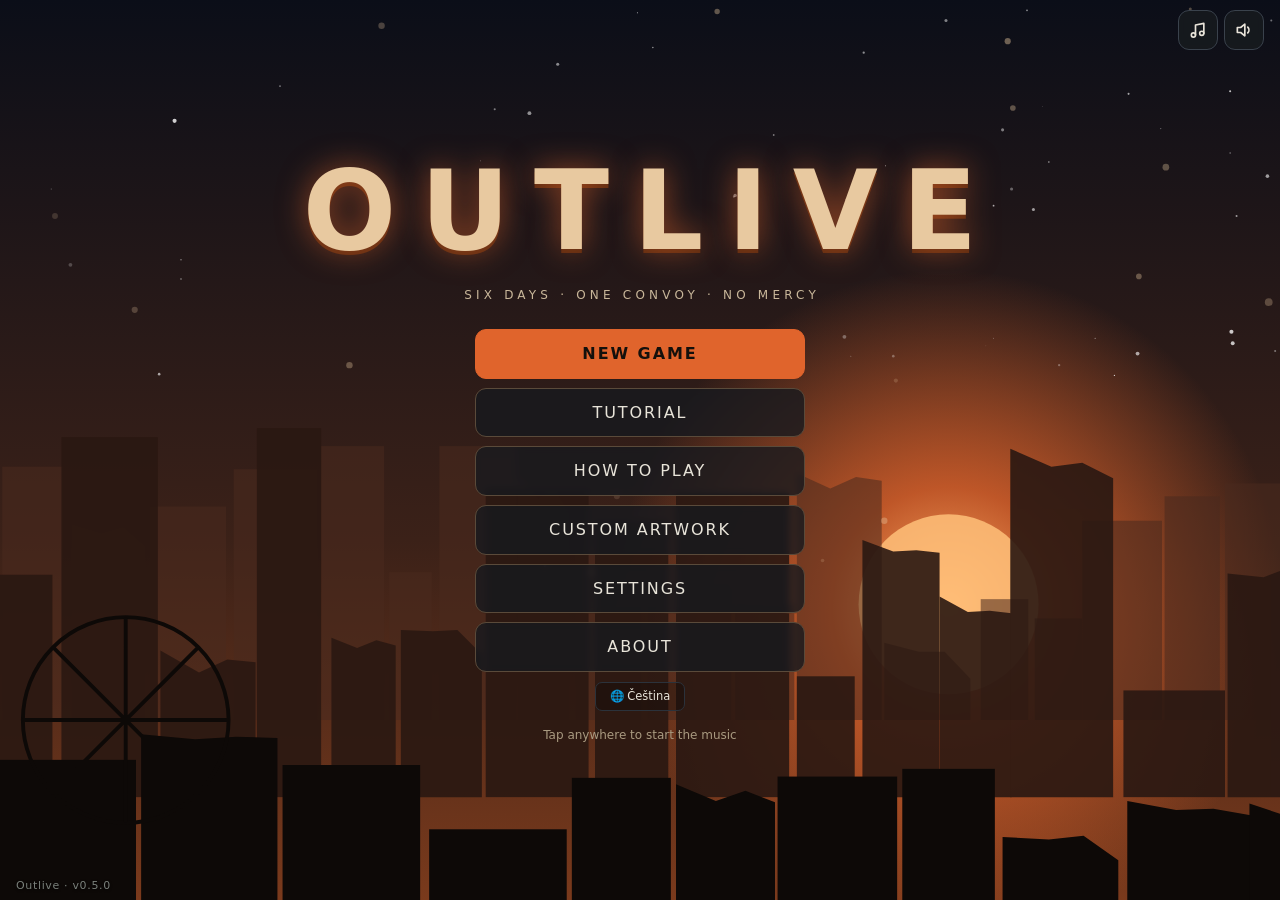
==== commit 3ca7b009: "v0.5.0: full-screen map, bunker drawer, events panel, new icons and cards Co-Authored-By: Claude Son" ====
--- a/index.html
+++ b/index.html
@@ -295,21 +295,270 @@
 #board.map .node.dim{opacity:.75}
 .langrow{margin-top:10px;display:flex;justify-content:center}.mini{padding:6px 14px}
 
+/* ===== v0.5 layout: full-screen map, pull-up bunker, pull-down events ===== */
+:root{--steel:#5d5a52;--steel2:#3a3732;--conc:#26231f;--amber:#e8a33a;--lamp:#b9e04b}
+.ic{width:1.15em;height:1.15em;vertical-align:-.22em;flex:none;overflow:visible}
+.ic.big{width:2.4em;height:2.4em}.ic.xl{width:3.4em;height:3.4em}.ic.sm{width:.95em;height:.95em}
+.rc .ic,.cc .ic{width:1.2em;height:1.2em}
+#app{display:block;position:fixed;inset:0;max-width:none;padding:0;margin:0;min-height:0;overflow:hidden;gap:0}
+#app:not(.live)>*{visibility:hidden}
+#board{position:absolute;inset:0;display:flex;overflow:auto;background:#07090a;border:0;border-radius:0;aspect-ratio:auto!important;transition:filter 1.2s}
+#board::before{display:none}
+#stage{position:relative;flex:none;margin:auto;width:min(100vw,calc(100vh*1.25));aspect-ratio:960/768;container-type:inline-size;background-size:100% 100%;background-repeat:no-repeat;box-shadow:0 0 80px #000}
+#bsvg{position:absolute;inset:0;width:100%;height:100%;pointer-events:none;z-index:1}
+#board .route{fill:none;stroke:#d7f07a;stroke-width:5;stroke-linecap:round;stroke-dasharray:10 12;animation:flow 1.1s linear infinite;filter:drop-shadow(0 0 5px #b9e04b)}
+#board .routehead{fill:#d7f07a;filter:drop-shadow(0 0 5px #b9e04b)}
+#app.night #board{filter:saturate(.62) brightness(.62) hue-rotate(12deg)}
+@media (max-aspect-ratio:1/1){#stage{width:auto;height:min(72vh,100vw*1.6);min-width:150vw}}
+
+/* ----- map markers ----- */
+.node{position:absolute;transform:translate(-50%,-50%);width:max(120px,15.5cqw);min-width:0;padding:.55cqw .75cqw .65cqw;font-size:max(11px,1.12cqw);background:rgba(12,10,8,.8);border:1px solid #7a6a46;border-radius:.9cqw;backdrop-filter:blur(2px);box-shadow:0 .3cqw 1.2cqw #000b;z-index:2;overflow:visible}
+.node>*{position:relative;z-index:1}
+.node.base,.node.dam,.node.city,.node.cargo{background:rgba(12,10,8,.8)}
+.node.base{border-color:#a8703e}.node.dam{border-color:#4a86a8}.node.city{border-color:#a8924a}.node.cargo{border-color:#a8587f}
+.nh{font-size:.82em;font-weight:800;letter-spacing:.1em;text-transform:uppercase;color:#e8dcc0;margin-bottom:.15em;text-shadow:0 1px 2px #000}
+.pool{font-size:1.15em;display:flex;align-items:center;gap:.35em}
+.pool .ic{width:1.7em;height:1.7em}.pool b{font-size:1.15em}.pool small{color:#c9b98e;font-size:.7em}
+.game,.srch{font-size:.88em;color:#e0d6b8;display:flex;align-items:center;gap:.3em}
+.game .ic,.srch .ic{width:1.3em;height:1.3em}
+.eqs{display:flex;flex-wrap:wrap;gap:.25em;margin-top:.25em}
+.spots{display:grid;grid-template-columns:1fr;gap:.2em;margin-top:.2em}
+.spot{font-size:.9em;background:#000a;border-radius:.4em;padding:.1em .4em;display:flex;align-items:center;gap:.25em;white-space:nowrap}
+.spot b{color:var(--amber);min-width:1em}.spot.hook{opacity:.7;border:1px dashed #a8587f}
+.spot i{width:.8em;height:.8em;border-radius:50%;display:inline-block;margin-left:.15em;border:1px solid #000}
+.hrow{display:flex;gap:.3em;flex-wrap:wrap;margin-top:.35em;min-height:2.2em}
+.hero{width:2.2em;height:2.2em;font-size:1em;border-width:.17em;font-weight:900}
+.hrow .hero{flex:0 0 auto;align-self:flex-start;aspect-ratio:1}
+.hero.act{box-shadow:0 0 0 .15em #000a,0 0 .9em var(--c)}
+.node.dest{border-color:var(--lamp);box-shadow:0 0 0 .22cqw var(--lamp),0 0 2cqw #b9e04b88;cursor:pointer;z-index:4;animation:destp 1.2s infinite}
+@keyframes destp{50%{box-shadow:0 0 0 .22cqw var(--lamp),0 0 3cqw #b9e04bcc}}
+.node.dim{opacity:.55}.node.here{border-color:#fff;box-shadow:0 0 0 .2cqw #fff7}
+.node.shake{animation:shake .6s}
+.exo{font-size:.75em;color:var(--amber);letter-spacing:.1em;text-transform:uppercase}
+
+/* ----- top HUD ----- */
+#hud{position:absolute;top:0;left:0;right:0;z-index:20;height:46px;display:flex;align-items:center;gap:12px;padding:0 160px 0 max(12px,env(safe-area-inset-left));background:linear-gradient(#0a0807f0,#0a0807cc 70%,#0a080700)}
+#hud .brand{font-size:15px;flex-direction:row;gap:8px;align-items:baseline;white-space:nowrap}#hud .brand small{display:none}
+.daytrack{display:flex;gap:4px;align-items:center}
+.dtk{width:22px;height:22px;border-radius:50%;border:2px solid #5a4a36;font-size:11px;font-weight:800;display:grid;place-items:center;color:#9a8a70;background:#1a1510}
+.dtk.cur{background:var(--rust);border-color:#ffb28a;color:#14100c;box-shadow:0 0 10px #e0642c}.dtk.past{background:#2c2a22;color:#6a6a5a}
+.hudbtn{display:inline-flex;align-items:center;gap:6px;background:#1c1712;border:1px solid #6b4a2a;border-radius:9px;padding:5px 10px;font-size:12.5px;letter-spacing:.04em}
+.hudbtn:hover,.hudbtn.on{border-color:var(--amber)}
+.hudbtn .badge{background:var(--rust);color:#14100c;border-radius:99px;min-width:18px;height:18px;display:inline-grid;place-items:center;font-size:11px;font-weight:800;padding:0 4px}
+#hud .first{margin-left:auto}
+#turnbar{grid-area:auto;position:absolute;top:46px;left:50%;transform:translateX(-50%);z-index:19;width:min(1000px,calc(100% - 24px));background:#100d0ae8;backdrop-filter:blur(3px);padding:6px 10px;min-height:38px}
+#turnbar:empty{display:none}
+#turnbar .who b{font-size:14px}
+.endturn{padding:8px 14px}
+@media (max-width:760px){#hud{padding-right:150px;gap:6px}#hud .first{display:none}.hudbtn span.lbl{display:none}}
+
+/* ----- events panel (slides down) ----- */
+#evpanel{position:absolute;top:46px;left:0;right:0;z-index:30;max-height:0;overflow:hidden;transition:max-height .4s cubic-bezier(.2,.8,.2,1);background:linear-gradient(#17110d,#100c09);border-bottom:3px solid #6b4a2a;box-shadow:0 12px 40px #000c}
+#evpanel.open{max-height:calc(100vh - 46px);overflow:auto}
+#evpanel .evin{padding:10px max(14px,env(safe-area-inset-left));max-width:1300px;margin:0 auto}
+.evhead{display:flex;align-items:center;justify-content:space-between;margin-bottom:8px;font-size:11px;letter-spacing:.16em;text-transform:uppercase;color:var(--amber)}
+.evgrid{display:grid;grid-template-columns:repeat(auto-fit,minmax(190px,1fr));gap:9px}
+.evcard{position:relative;border:2px solid #5a4a36;border-radius:9px;padding:8px 10px 9px;background:linear-gradient(#2a211a,#1c1611);display:flex;flex-direction:column;gap:4px;min-height:132px}
+.evcard .dn{font-size:10px;letter-spacing:.2em;color:#9a8a70;display:flex;justify-content:space-between}
+.evcard .dn .rd{color:var(--amber);display:inline-flex;align-items:center;gap:2px}
+.evcard h4{margin:0;font-size:15px;letter-spacing:.03em;color:#ffcfa8}
+.evcard p{margin:0;font-size:11.5px;line-height:1.3;color:#c9c1ae}
+.evcard .ft{margin-top:auto;display:flex;justify-content:space-between;align-items:center;font-size:12px;gap:6px}
+.evcard.active{border-color:#e0642c;box-shadow:0 0 14px #e0642c66;background:linear-gradient(#3a2216,#22150e)}
+.evcard.active::after{content:"";position:absolute;inset:0;border-radius:7px;background:repeating-linear-gradient(135deg,#e0642c14 0 8px,transparent 8px 16px);pointer-events:none}
+.evcard.won{border-color:#4f9a62;background:linear-gradient(#1c2a1f,#131c15)}.evcard.won h4{color:#a8e8bb;text-decoration:line-through}
+.evcard.future{border-style:dashed;opacity:.65;align-items:center;justify-content:center;text-align:center}.evcard.future h4{font-size:30px;color:#6a5a46}
+.evcard .st{font-size:10px;letter-spacing:.12em;text-transform:uppercase;padding:1px 7px;border-radius:99px;border:1px solid #6a5a46;color:#c9b98e;display:inline-flex;align-items:center;gap:4px}
+.evcard.active .st{color:#ffb28a;border-color:#e0642c}.evcard.won .st{color:#a8e8bb;border-color:#4f9a62}
+#logwrap{margin-top:10px;background:#0e0b09;border:1px solid #3a2e22;border-radius:9px}
+#logwrap summary{padding:6px 10px}
+#log{max-height:26vh}
+
+/* ----- action panel (floating, only while choosing) ----- */
+#action{grid-area:auto;position:absolute;left:50%;bottom:62px;transform:translateX(-50%);width:min(860px,calc(100% - 20px));z-index:22;max-height:44vh;overflow:auto;display:none;background:#100d0af2;border:1px solid #7a5a32;border-radius:12px;padding:10px;min-height:0;align-self:auto;box-shadow:0 8px 30px #000b;backdrop-filter:blur(3px)}
+#action.on{display:block}
+
+/* ----- bunker drawer ----- */
+#drawer{position:absolute;left:0;right:0;bottom:0;z-index:25;height:min(88vh,900px);display:flex;flex-direction:column;background:#12100d;border-top:3px solid #7a5a32;box-shadow:0 -12px 40px #000c;transform:translateY(calc(100% - 54px));transition:transform .45s cubic-bezier(.2,.8,.2,1)}
+#drawer.open{transform:none}
+#dhandle{flex:none;height:54px;display:flex;align-items:center;gap:8px;padding:0 max(10px,env(safe-area-inset-left));cursor:pointer;background:linear-gradient(#2e251b,#1b1510);user-select:none;overflow:hidden}
+#dhandle .arrow{font-size:16px;color:var(--amber);transition:transform .4s}#drawer.open #dhandle .arrow{transform:rotate(180deg)}
+.tab{display:flex;align-items:center;background:#1c1712;border:1px solid #4a3a28;border-radius:9px;padding:4px 8px;gap:2px;font-size:12.5px;white-space:nowrap;flex:none}
+.tab.on{border-color:var(--c);box-shadow:0 0 0 1px var(--c) inset;background:#26201a}.tab small{margin-left:5px;color:#a89878}
+.hres{display:flex;gap:7px;align-items:center;margin-left:auto;flex-wrap:nowrap;font-size:12.5px}
+.hres span{display:inline-flex;align-items:center;gap:2px;white-space:nowrap}
+.hres span.chg{animation:chg .9s}
+.hsp{font-weight:900;font-size:18px;color:var(--lamp);display:flex;align-items:baseline;gap:3px;margin-left:6px}.hsp small{font-size:9px;color:#a89878;letter-spacing:.1em}
+#dhandle.attn{animation:attn 1.4s infinite}@keyframes attn{50%{background:#4a3a1e}}
+@media (max-width:700px){.hres .opt{display:none}.tab small{display:none}}
+#dbody{flex:1;overflow:auto;padding:10px max(10px,env(safe-area-inset-left)) 18px;background:radial-gradient(ellipse at 50% 0,#1d1913,#0f0d0b 70%)}
+.dtop{display:flex;align-items:center;gap:12px;margin-bottom:8px;flex-wrap:wrap}
+.leadmini{display:flex;align-items:center;gap:8px;cursor:pointer;background:#1c1712;border:1px solid #4a3a28;border-radius:10px;padding:4px 10px 4px 4px}
+.leadmini .face,.leadmini img.por{width:40px;height:48px;border-radius:7px;object-fit:cover;border:1px solid #6b4a2a;background:#2a1d14}
+.leadmini b{display:block;font-size:13px}.leadmini small{color:#a89878}
+.dscore{margin-left:auto;font-size:11.5px;color:#a89878;text-align:right}
+.dscore b{font-size:26px;color:var(--lamp);vertical-align:middle;margin-right:4px}
+
+.bunker{display:grid;grid-template-columns:44px minmax(0,1fr);gap:10px;max-width:1500px;margin:0 auto}
+.bmain{display:grid;gap:9px;grid-template-columns:minmax(0,1.12fr) minmax(0,1.12fr) minmax(0,.62fr) minmax(0,.95fr);grid-template-areas:"w f s n" "c1 c2 s n";align-items:start;padding:10px;border:3px solid #3a3732;border-radius:10px;background:
+  repeating-linear-gradient(90deg,#ffffff05 0 2px,transparent 2px 40px),linear-gradient(#1c1a17,#141210);box-shadow:inset 0 0 40px #000a}
+.bmain .wr{grid-area:w}.bmain .fr{grid-area:f}.bmain .c1{grid-area:c1}.bmain .c2{grid-area:c2}.bmain .st{grid-area:s}.bmain .nt{grid-area:n}
+.col{display:flex;flex-direction:column;gap:9px}
+.stor{display:flex;flex-direction:column;gap:9px}
+@media (max-width:980px){
+  .bunker{grid-template-columns:minmax(0,1fr)}
+  .bmain{grid-template-columns:1fr 1fr;grid-template-areas:"w f" "c1 c1" "c2 c2" "s s" "n n"}
+  .col{display:grid;grid-template-columns:repeat(auto-fit,minmax(220px,1fr))}
+  .stor{display:grid;grid-template-columns:1fr 1fr}
+  .radcol{flex-direction:row!important;height:36px;width:100%}
+  .radcol .g{writing-mode:horizontal-tb}
+}
+/* radiation gauge (vertical, far left) */
+.radcol{display:flex;flex-direction:column;align-items:stretch;border:2px solid #4a463e;border-radius:8px;overflow:hidden;background:#0c0b09;position:relative}
+.radcol .rh{background:#f2c332;color:#17110b;font-weight:900;text-align:center;padding:3px 0;display:flex;justify-content:center}
+.radcol .rh .ic{width:20px;height:20px}
+.radcol .g{flex:1;font-style:normal;font-size:11px;font-weight:700;display:grid;place-items:center;color:#0009;min-height:18px;position:relative}
+.radcol .g.pos{background:#4aa86a}.radcol .g.zero{background:#9aa84a}.radcol .g.neg{background:#a8603a}.radcol .g.neg.deep{background:#a83a3a}
+.radcol .g.on{background:#fff;color:#000;font-weight:900;outline:2px solid #000;z-index:1;transform:scale(1.18);border-radius:4px}
+.radcol .g.on .ic{width:16px;height:16px}
+/* rooms */
+.rm{position:relative;background:linear-gradient(#34312c,#24211d);border:2px solid var(--steel);border-radius:7px;padding:7px 9px 8px;box-shadow:inset 0 0 0 1px #0008,inset 0 -18px 26px #0006;display:flex;flex-direction:column;gap:4px;min-width:0}
+.rm::before,.rm::after{content:"";position:absolute;top:4px;width:5px;height:5px;border-radius:50%;background:radial-gradient(#8a867c,#3a3732);box-shadow:0 0 0 1px #0008}
+.rm::before{left:4px}.rm::after{right:4px}
+.rm .rh{display:flex;justify-content:space-between;align-items:center;gap:6px;padding:0 8px}
+.rm .rh b{font-size:12.5px;letter-spacing:.03em}
+.rm .up{display:inline-flex;align-items:center;gap:1px;color:#e8dcc0;font-size:12px}
+.rm .rw{font-size:9.5px;letter-spacing:.12em;text-transform:uppercase;color:var(--amber)}
+.rm .slots{display:flex;gap:2px;flex-wrap:wrap}
+.rm .rt{font-size:11px;color:#b8b2a2;line-height:1.25}
+.rm .ctl{display:flex;gap:4px;flex-wrap:wrap}
+.rm .lamp{position:absolute;top:6px;left:50%;width:8px;height:8px;border-radius:50%;background:#3a3732;box-shadow:0 0 0 1px #0008;transform:translateX(-50%)}
+.rm.active{border-color:#8fb83a;box-shadow:inset 0 0 0 1px #0008,inset 0 -18px 26px #0006,0 0 12px #b9e04b55}
+.rm.active .lamp{background:var(--lamp);box-shadow:0 0 8px var(--lamp)}
+.rm.used{opacity:.78}
+.rm.unbuilt{background:repeating-linear-gradient(45deg,#1b1916 0 9px,#201d19 9px 18px);border-style:dashed;border-color:#4a463e;color:#9a9484;min-height:104px}
+.rm.unbuilt .rh b{color:#9a9484}
+.rm .bgear{position:absolute;right:8px;bottom:6px;opacity:.9}.rm .bgear .ic{width:34px;height:34px}
+.rm.unbuilt .rt{max-width:70%}
+.slot{width:20px;height:20px;display:inline-block}
+.slot.empty{opacity:.28;filter:grayscale(1) brightness(.9)}
+/* airlock */
+.rm.air{border-color:#6b8aa0}
+.arows{display:flex;flex-direction:column;gap:6px}
+.arow{display:flex;align-items:center;gap:6px;background:#0007;border-radius:6px;padding:4px 7px}
+.arow.lock{opacity:.5}
+.arow .cst{margin-left:auto;display:inline-flex;align-items:center;gap:1px;font-size:11px;color:#9fd4ff;white-space:nowrap}
+.arow .slot{width:22px;height:22px}
+.rm.air .recruit{margin-top:2px;background:#13241a;border:1px solid #2f5a3b;border-radius:7px;padding:5px 7px}
+.rm.air .recruit .stepper{margin-top:3px;flex-wrap:wrap}
+/* store rooms */
+.rm.res{padding:6px 8px;gap:2px;align-items:center;text-align:center}
+.rm.res .big{display:flex;align-items:center;justify-content:center;gap:8px;font-size:22px;font-weight:900}
+.rm.res .big .ic{width:34px;height:34px}
+.rm.res .lbl{font-size:9.5px;letter-spacing:.14em;text-transform:uppercase;color:#9a9484}
+.rm.res .pile2{display:flex;flex-wrap:wrap;gap:1px;justify-content:center;min-height:16px;max-width:100%}
+.rm.res .pile2 .ic{width:14px;height:14px}
+.rm.res .big b.chg{animation:chg .9s;border-radius:6px;padding:0 4px}
+.rm.food .twin{display:flex;gap:14px;justify-content:center}
+.rm.food .twin>div{display:flex;flex-direction:column;align-items:center}
+.rm.water{border-color:#4a86a8}.rm.food{border-color:#a8703e}
+/* night phase board */
+.nt{background:#0f0e0b;border:2px solid #4a463e;border-radius:8px;padding:8px 10px;display:flex;flex-direction:column;gap:6px;position:relative}
+.nt h5{margin:0;font-size:11px;letter-spacing:.2em;text-transform:uppercase;color:#a9bdff;display:flex;align-items:center;gap:6px}
+.ntl{display:flex;gap:7px;align-items:flex-start;font-size:11.5px;line-height:1.3;color:#d6d0be;padding:4px 0;border-top:1px solid #2e2a24}
+.ntl:first-of-type{border-top:0}
+.ntl>.ic{width:20px;height:20px;margin-top:1px}
+.ntl b{color:#fff}
+.ntleg{margin-top:auto;border-top:2px dashed #4a463e;padding-top:6px;font-size:12px;display:flex;align-items:center;gap:4px;flex-wrap:wrap}
+/* tray: equipment + events */
+.tray{margin:12px auto 0;max-width:1500px;display:flex;gap:14px;flex-wrap:wrap;align-items:flex-start}
+.trayb{background:#15120f;border:1px solid #3a2e22;border-radius:10px;padding:8px 10px;min-width:0}
+.trayb .al{font-size:10px;letter-spacing:.16em;text-transform:uppercase;color:#a89878;margin-bottom:6px}
+.eqrow{display:flex;gap:10px;flex-wrap:wrap;align-items:flex-start}
+.eqset{display:flex;position:relative;border-radius:10px;padding:3px;border:2px dashed #3a3732;gap:0}
+.eqset.full{border:2px solid #d6b24a;box-shadow:0 0 14px #d6b24a66;background:#d6b24a14}
+.eqset .bp{position:absolute;top:-10px;left:50%;transform:translateX(-50%);background:#d6b24a;color:#17110b;font-weight:900;font-size:10px;padding:0 7px;border-radius:99px;z-index:3;white-space:nowrap}
+.eqcol{display:flex;flex-direction:column;align-items:center;gap:4px}
+.eqcol .mini{width:100%}
+.evc2{display:flex;align-items:center;gap:6px;background:#1c2a1f;border:1px solid #2f5a3b;border-radius:8px;padding:4px 9px;font-size:12px}
+/* equipment cards */
+.ec{position:relative;width:98px;height:132px;flex:none;border-radius:8px;background:linear-gradient(#3d3b34,#25231e);border:2px solid #7a786a;padding:3px 4px 4px;display:flex;flex-direction:column;align-items:center;font-size:10px;line-height:1.15;box-shadow:0 2px 6px #0009;cursor:pointer;text-align:center;overflow:visible;color:var(--text)}
+.ec .cost{position:absolute;top:3px;right:3px;display:flex;gap:0;background:#000a;border-radius:99px;padding:1px 3px}
+.ec .cost .ic{width:13px;height:13px}
+.ec .gl{width:58px;height:58px;margin-top:13px;filter:drop-shadow(0 2px 2px #0008)}
+.ec .nm{font-weight:800;margin-top:1px;font-size:11px}
+.ec .fx{font-size:8.5px;color:#c4beac;margin-top:2px;overflow:hidden;display:-webkit-box;-webkit-line-clamp:4;-webkit-box-orient:vertical}
+.ec .ph{position:absolute;top:44%;width:15px;height:30px;z-index:2}
+.ec.L .ph{right:-1px}.ec.R .ph{left:-1px}
+.ec.broken{filter:grayscale(.85) brightness(.7);border-style:dashed}
+.ec.broken::after{content:"";position:absolute;inset:0;background:linear-gradient(135deg,transparent 47%,#c0463a99 48% 52%,transparent 53%);border-radius:6px;pointer-events:none}
+.ec.ready{border-color:#8fb83a;box-shadow:0 0 10px #b9e04b55,0 2px 6px #0009}
+.ec.used{opacity:.5}
+.ec.mini{width:calc(2.9em + 4px);height:calc(3.7em + 4px);padding:2px;border-radius:5px;border-width:1.5px}
+.ec.mini .cost{top:1px;right:1px;padding:0 1px}.ec.mini .cost .ic{width:.7em;height:.7em}
+.ec.mini .gl{width:2.1em;height:2.1em;margin-top:.7em}.ec.mini .nm,.ec.mini .fx{display:none}
+.ec.mini .ph{width:.8em;height:1.6em}
+.ec.big{width:200px;height:272px;font-size:14px;padding:6px 8px;border-width:3px;cursor:default;margin:6px auto}
+.ec.big .cost .ic{width:22px;height:22px}.ec.big .gl{width:120px;height:120px;margin-top:26px}.ec.big .nm{font-size:17px}.ec.big .fx{font-size:13px;-webkit-line-clamp:6}.ec.big .ph{width:30px;height:60px}
+.ec.ghost2{opacity:.35;border-style:dashed;background:none;cursor:default;justify-content:center}
+.ec.ghost2 .gl{margin-top:0;opacity:.6}
+/* leader cards */
+.lcard{width:206px;border-radius:11px;overflow:hidden;background:linear-gradient(#2a2118,#1a1510);border:2px solid #8a6a3a;text-align:left;color:var(--text);box-shadow:0 4px 14px #000a;display:flex;flex-direction:column;flex:none}
+.lcard .lp{height:150px;position:relative;background:#2a1d14;overflow:hidden}
+.lcard .lp .face,.lcard .lp img{width:100%;height:100%;object-fit:cover;display:block}
+.lcard .age{position:absolute;top:6px;right:6px;background:#000b;border:1px solid #8a6a3a;border-radius:99px;padding:1px 8px;font-size:11px;font-weight:800}
+.lcard .ln{background:linear-gradient(#5a3e22,#3a2815);padding:5px 9px;font-weight:900;font-size:15px;letter-spacing:.03em}
+.lcard .ls{padding:5px 9px;border-top:1px solid #3a2e22}
+.lcard .ls .k{font-size:9px;letter-spacing:.16em;text-transform:uppercase;color:#a89878;margin-bottom:3px}
+.lcard .pins{display:flex;flex-wrap:wrap;gap:3px}
+.lcard .pin{font-size:10.5px;background:#0008;border:1px solid #5a4a36;border-radius:99px;padding:1px 7px;white-space:nowrap}
+.lcard .rrow{display:flex;gap:7px;flex-wrap:wrap;font-size:14px;font-weight:800}
+.lcard .rrow span{display:inline-flex;align-items:center;gap:2px}
+.lcard .eqw{display:flex;align-items:center;gap:8px;font-size:11px}
+.lcard .eqw .ec{font-size:10px}
+.lgrid{display:flex;flex-wrap:wrap;gap:12px;justify-content:center;margin:10px 0}
+button.lopt{background:none;border:0;padding:0;border-radius:12px;transition:.15s}
+button.lopt:hover{transform:translateY(-4px)}button.lopt:hover .lcard{border-color:var(--lamp);box-shadow:0 0 18px #b9e04b66}
+.mbox.huge{max-width:min(960px,96vw)}
+.btn .ic,.cc .ic{vertical-align:-.25em}
+.pop .ic{width:1.1em;height:1.1em}
+.tick .ic,.ll .ic{width:1em;height:1em}
+.pile span .ic{width:1.2em;height:1.2em}
+.stepper em .ic{width:1.3em;height:1.3em}
+@media (max-width:760px){
+  .ec{width:84px;height:116px}.ec .gl{width:48px;height:48px}
+  .lcard{width:170px}.lcard .lp{height:120px}
+  #turnbar .who{flex-basis:140px}
+}
+.face{display:block}
+#nodes{position:absolute;inset:0;z-index:2}.mbox.huge{width:100%}
+
+.hero.act{display:grid;place-items:center;min-height:0;padding:0;gap:0;border-radius:50%;width:2.2em;height:2.2em;flex-direction:row}
+#board::before{display:block;content:"";position:absolute;inset:0;background:var(--bgmap) center/cover;filter:blur(16px) brightness(.4) saturate(.8);transform:scale(1.1)}
+#ver{display:none}#menu.on ~ #ver,#app:not(.live) ~ #ver{display:block}
+.ic{margin:0 .08em}
+.ec.mini{width:calc(3.6em + 4px);height:calc(4.6em + 4px)}
+.ec.mini .gl{width:2.8em;height:2.8em;margin-top:.9em}
+.ec.mini .cost .ic{width:.8em;height:.8em}
+#drawer{height:min(94vh,1000px)}
+.dtop{margin-bottom:6px}.leadmini .face,.leadmini img.por{width:34px;height:40px}
+.rm.unbuilt{min-height:92px}
+.bmain{gap:7px;padding:8px}.col{gap:7px}.stor{gap:7px}
+
+@media (max-width:560px){#hud .brand,#hud .tonight{display:none}}
+
 </style>
 </head>
 <body>
 <div id="sky"></div>
 <div id="app">
-  <header id="top"></header>
+  <main id="board"><div id="stage"><svg id="bsvg"></svg><div id="nodes"></div></div></main>
+  <header id="hud"></header>
   <div id="turnbar"></div>
-  <div id="events"></div>
-  <main id="board"></main>
+  <section id="evpanel"><div class="evin"><div class="evhead"><span>Convoy Board</span></div><div class="evgrid" id="evgrid"></div>
+    <details id="logwrap"><summary>Game log</summary><div id="log"></div></details></div></section>
   <section id="action"></section>
-  <aside id="side">
-    <div id="tabs"></div>
-    <div id="shelter"></div>
-    <details id="logwrap"><summary>Game log</summary><div id="log"></div></details>
-  </aside>
+  <aside id="drawer"><div id="dhandle" data-a="drawer"></div><div id="dbody"></div></aside>
 </div>
 <div id="menu"></div>
 <div id="cluster"></div>
@@ -319,6 +568,7 @@
 <div id="modal"></div>
 <div id="pausem"></div>
 <div id="ver"></div>
+<script>const MAP_URL="[data-uri]